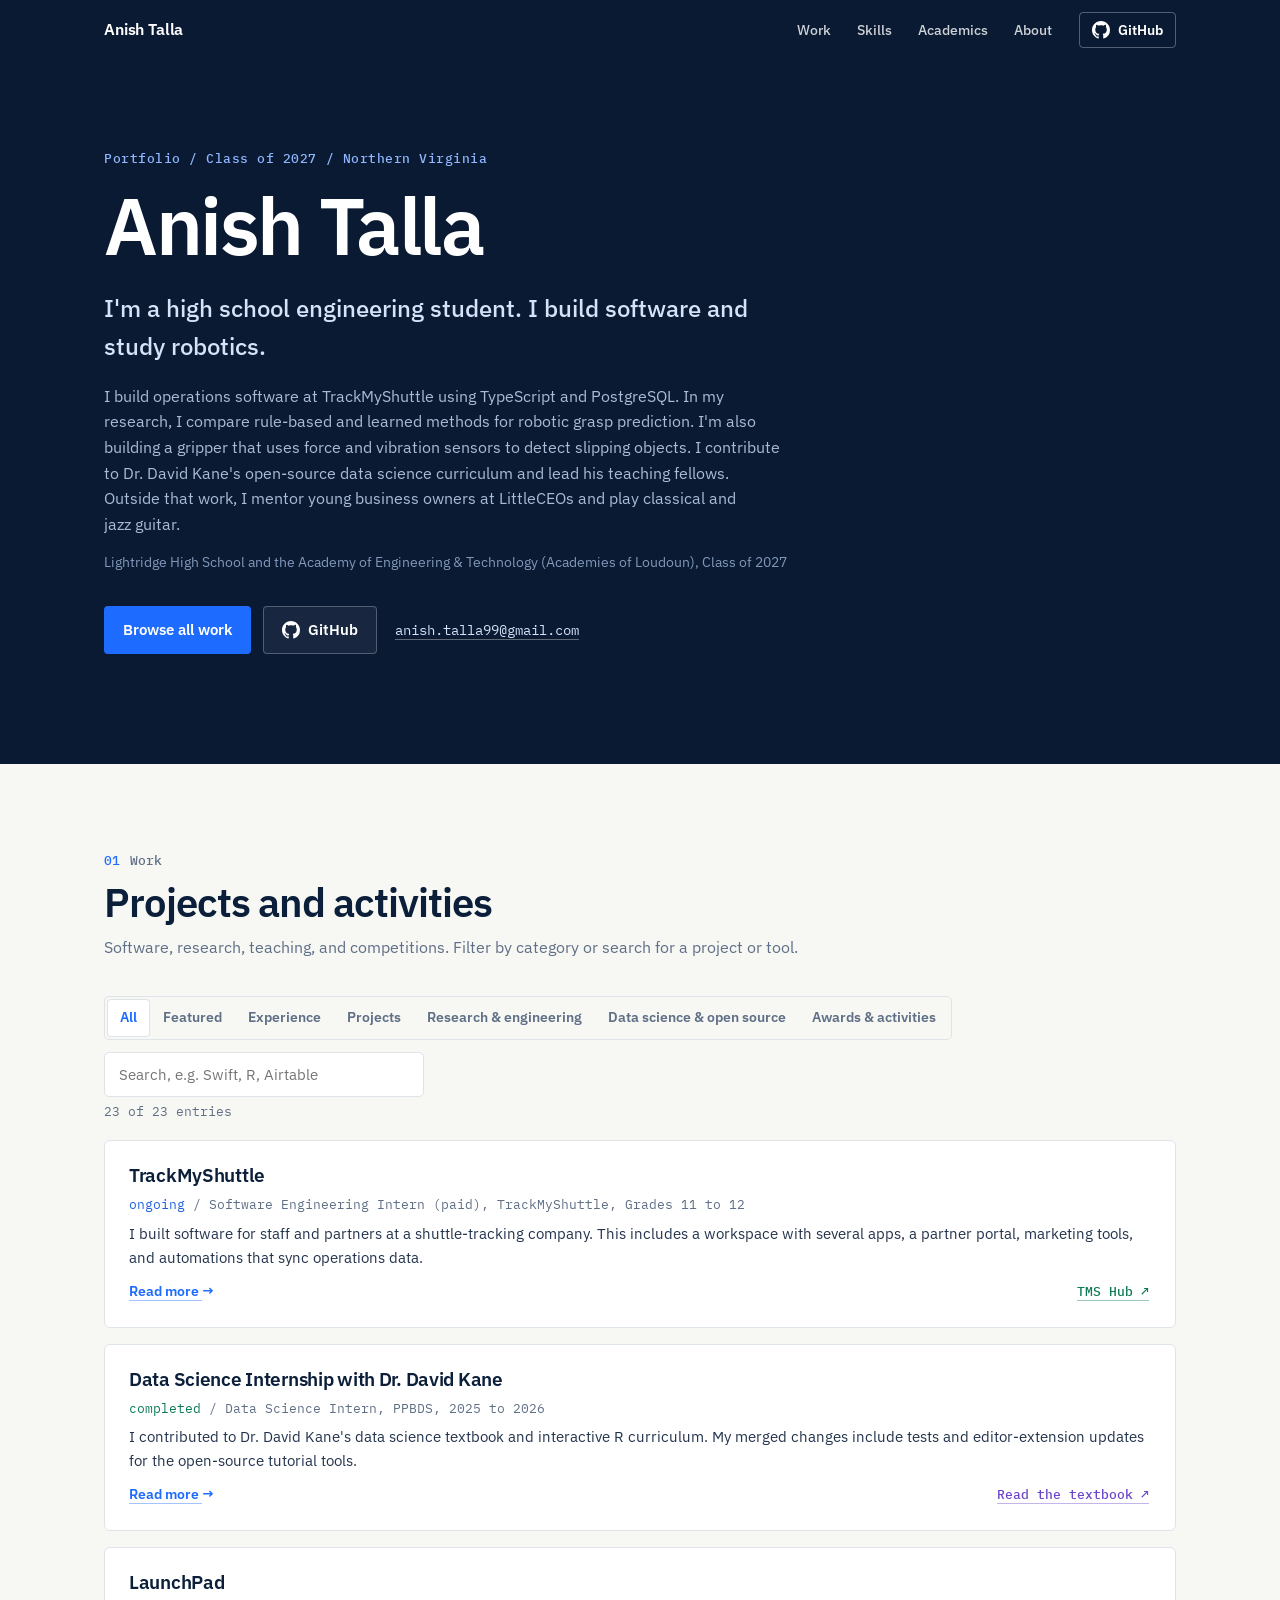
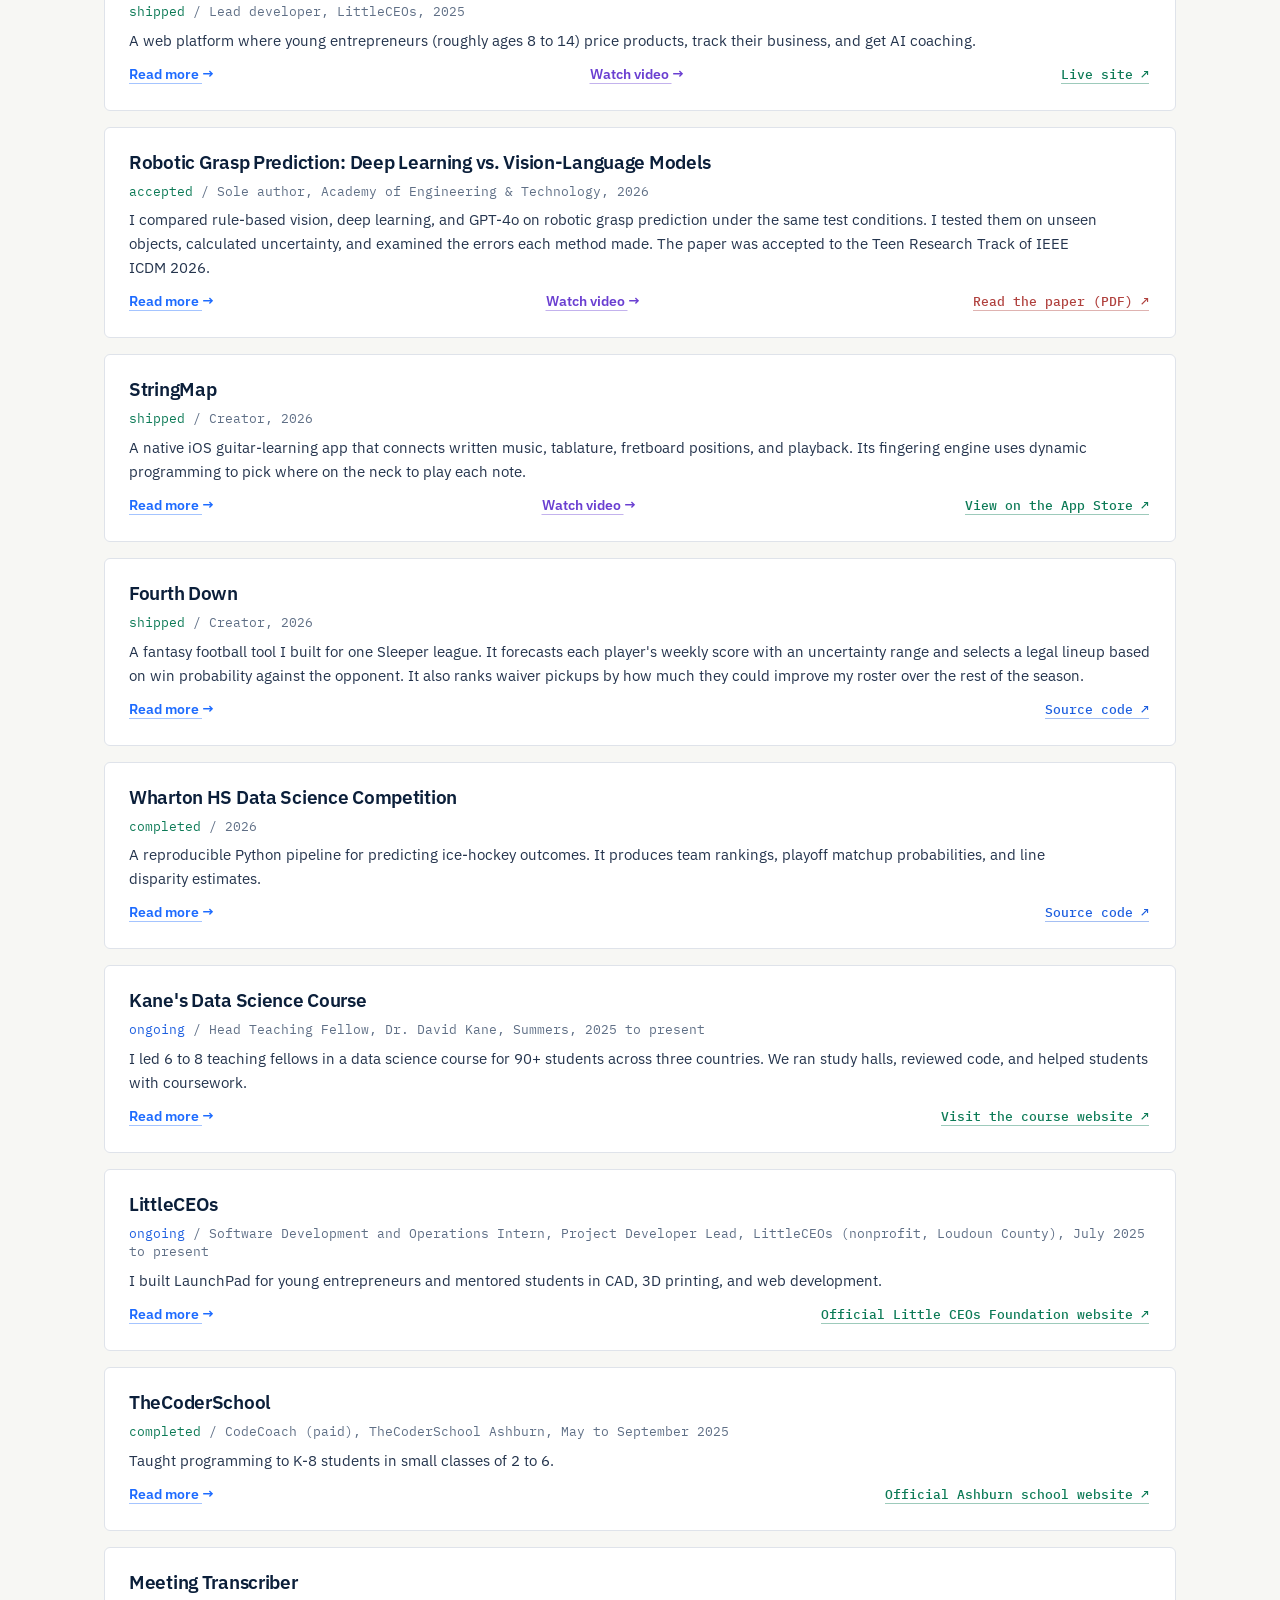
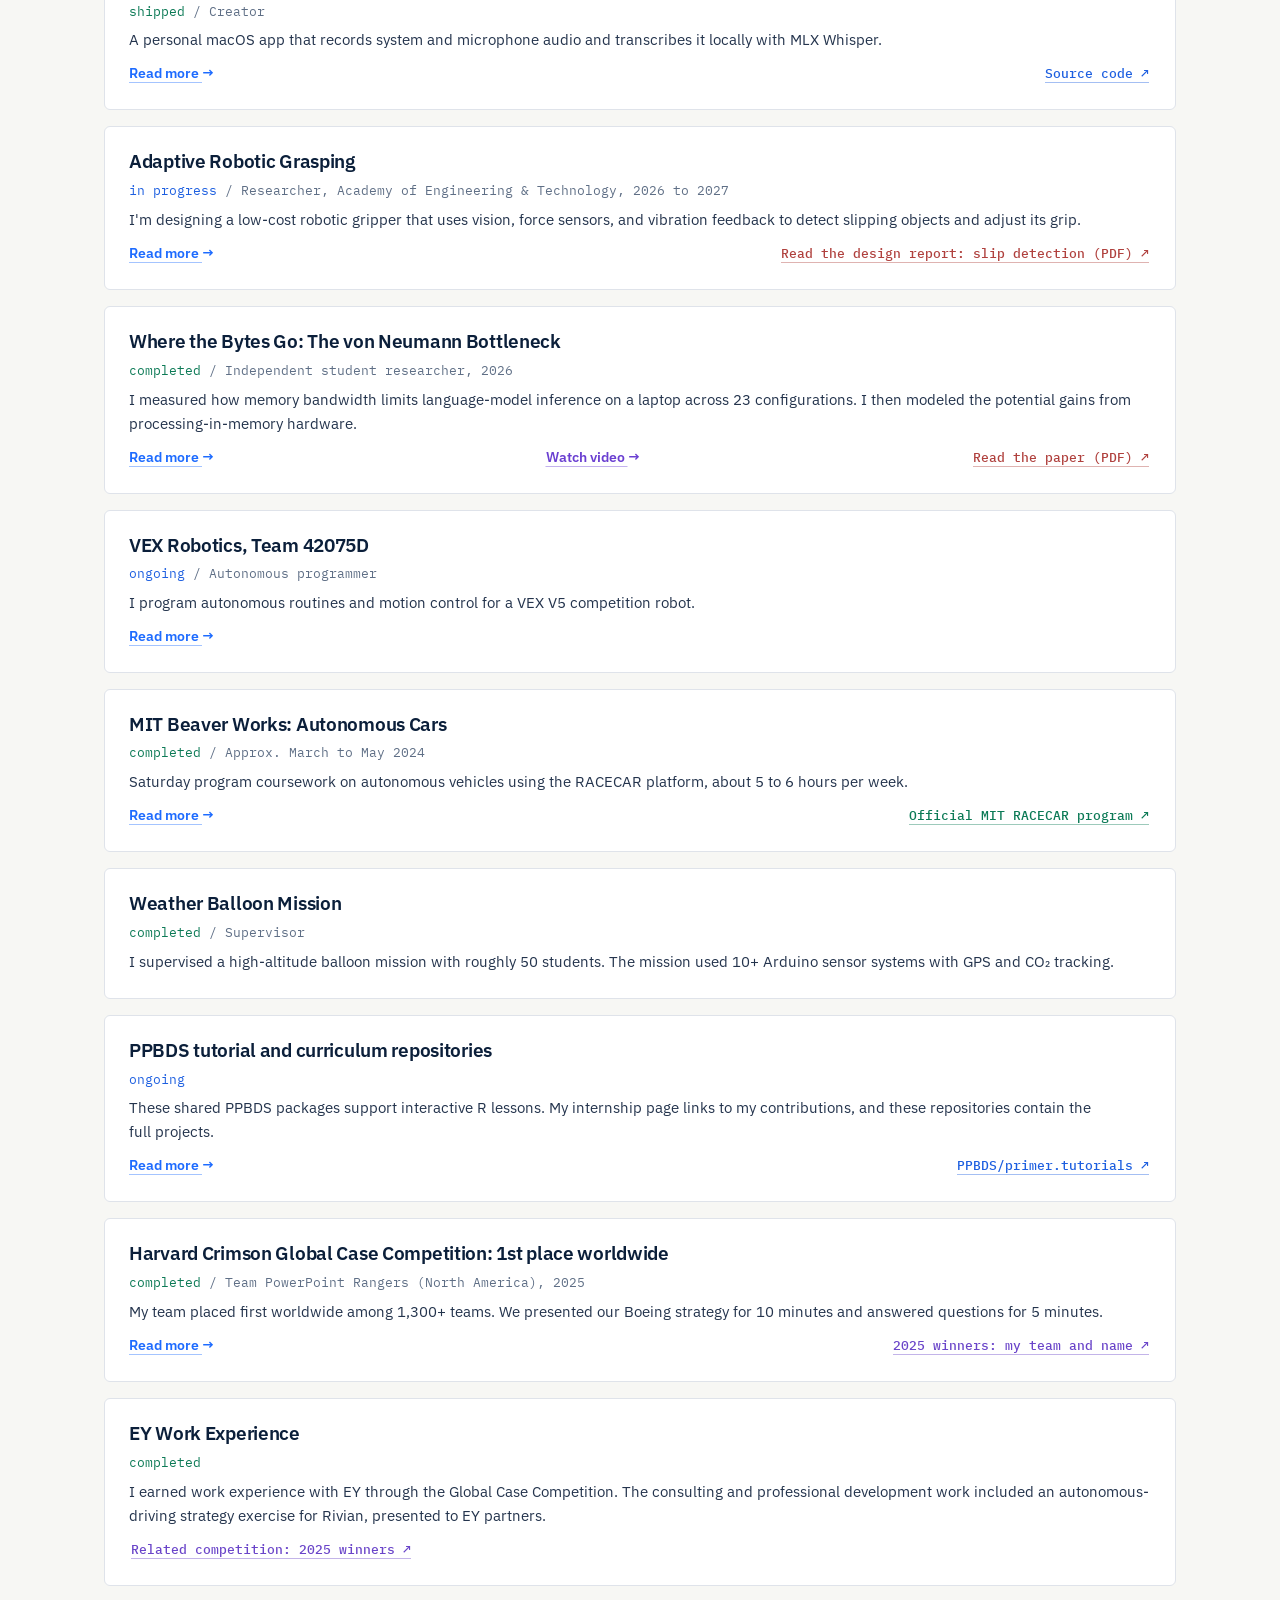
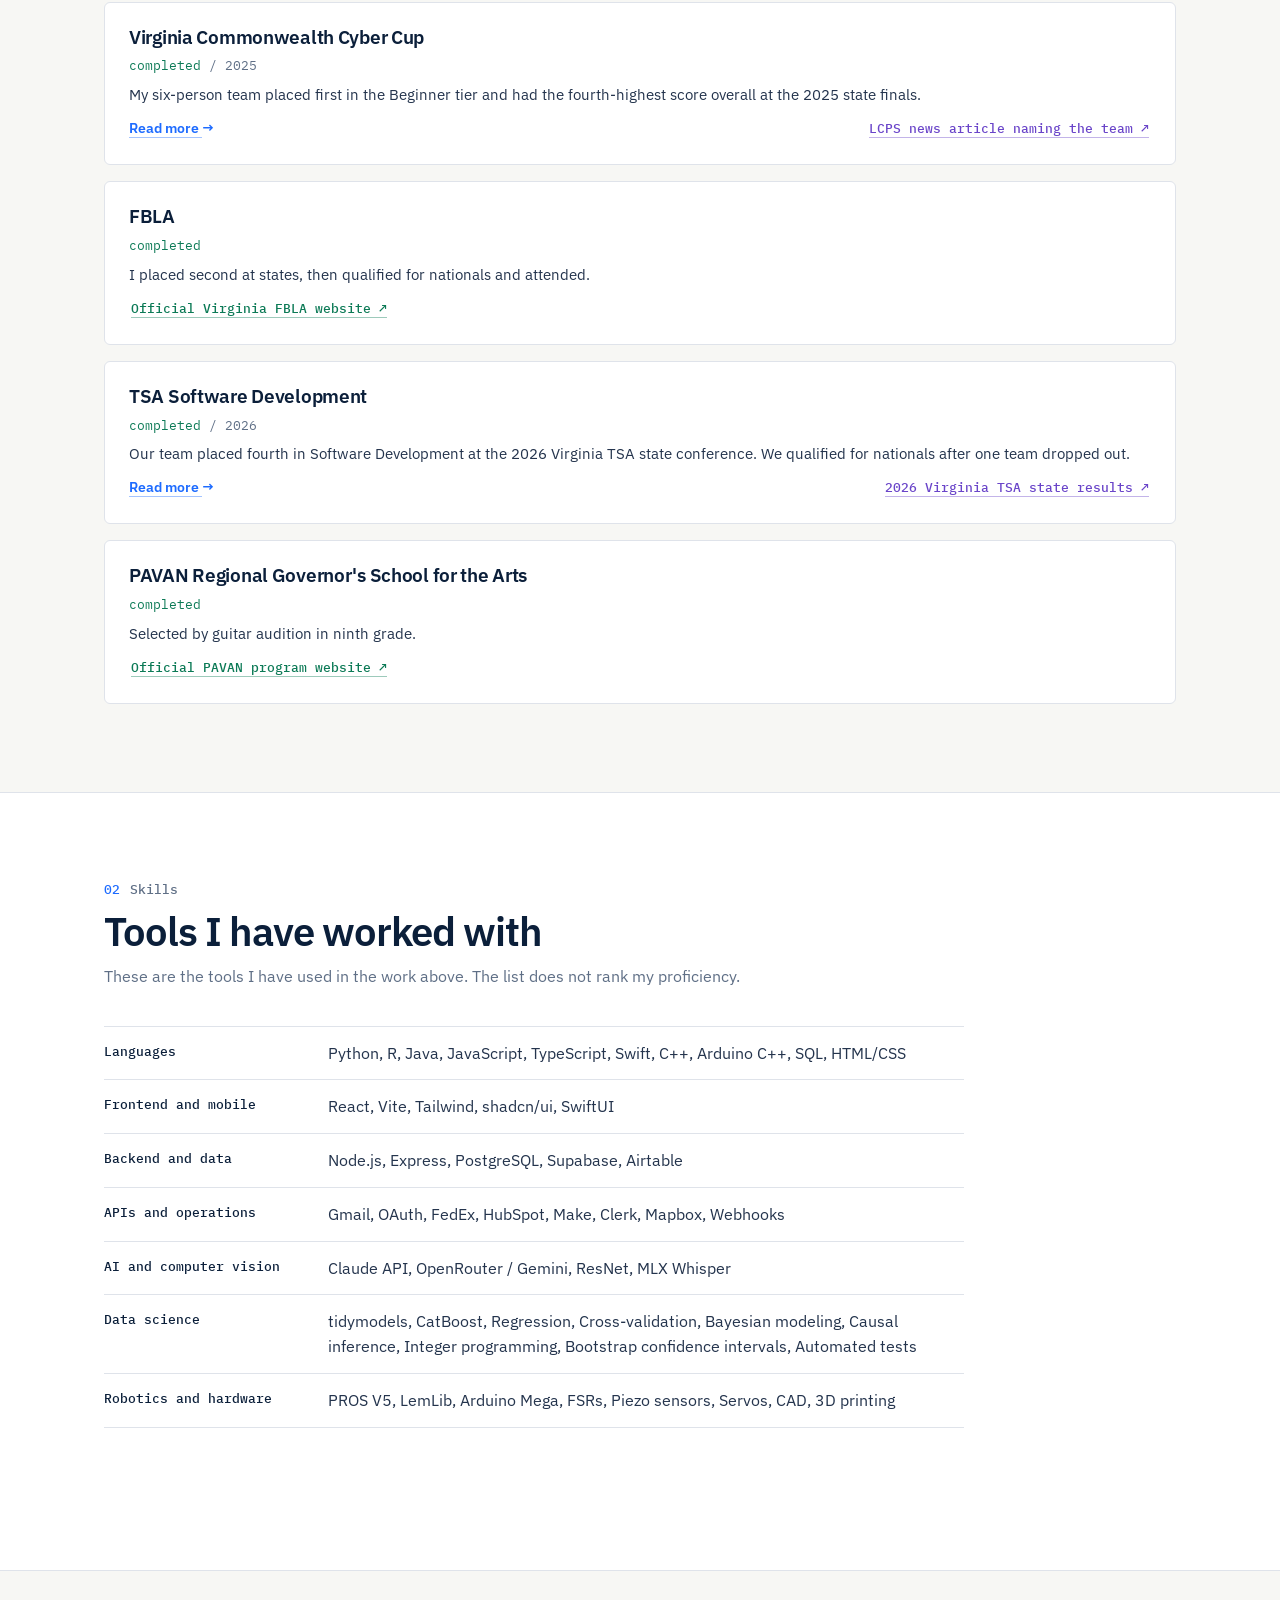
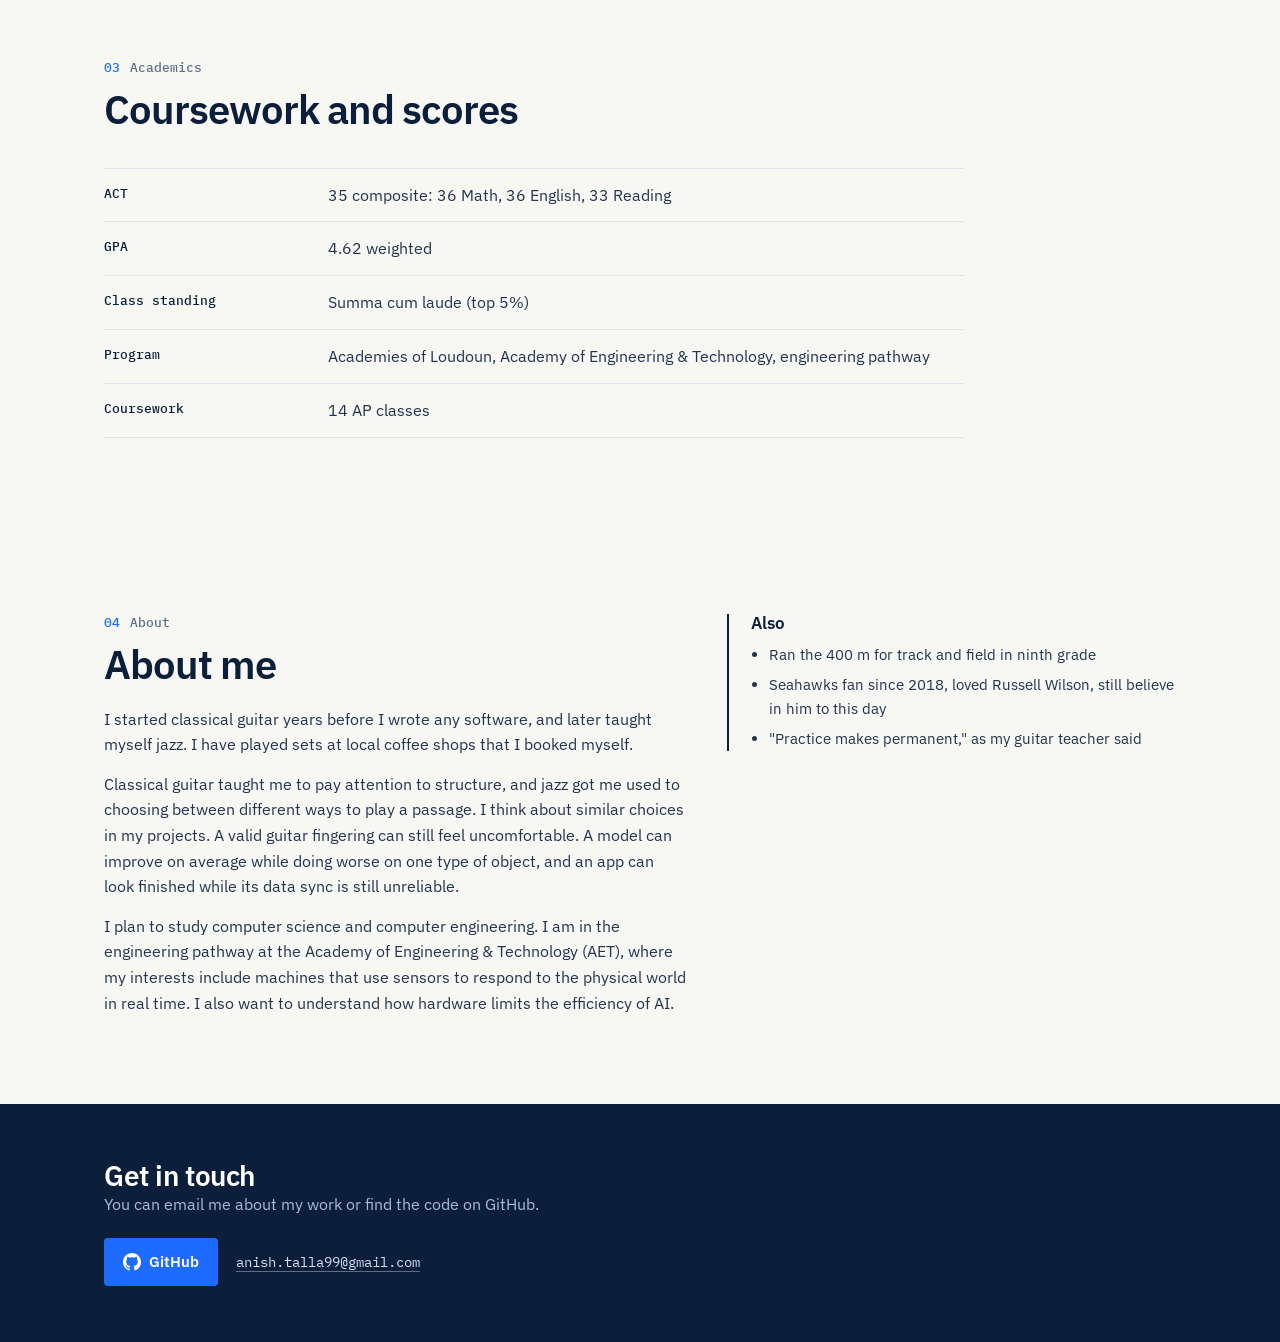
==== index.html @ 47dc420e "Refresh cached portfolio data after restoring introduction" ====
<!doctype html>
<html lang="en">
<head>
  <meta charset="utf-8">
  <meta name="viewport" content="width=device-width, initial-scale=1">
  <title>Anish Talla | Engineering Portfolio</title>
  <meta name="description" content="Anish Talla's software projects, robotics research, data science work, and teaching experience, with code, papers, and results.">
  <meta property="og:title" content="Anish Talla | Engineering Portfolio">
  <meta property="og:description" content="Software, robotics research, data science, and teaching, with the code behind it.">
  <link rel="icon" href="assets/favicon.svg" type="image/svg+xml">
  <link rel="preconnect" href="https://fonts.googleapis.com">
  <link rel="preconnect" href="https://fonts.gstatic.com" crossorigin>
  <link href="https://fonts.googleapis.com/css2?family=IBM+Plex+Mono:wght@400;500;600&family=IBM+Plex+Sans:wght@400;500;600;700&display=swap" rel="stylesheet">
  <link rel="stylesheet" href="css/styles.css?v=20261002b">
</head>
<body>
  <a class="skip" href="#index">Skip to content</a>
  <nav class="nav" id="nav">
    <div class="wrap">
      <a class="brand" href="#top">Anish Talla</a>
      <ul>
        <li><a href="#index">Work</a></li>
        <li><a href="#skills">Skills</a></li>
        <li><a href="#academics">Academics</a></li>
        <li><a href="#about">About</a></li>
      </ul>
    </div>
  </nav>

  <header class="hero" id="top">
    <canvas id="hero-canvas" aria-hidden="true"></canvas>
    <div class="wrap">
      <div class="eyebrow">Portfolio / Class of 2027 / Northern Virginia</div>
      <h1 id="p-name"></h1>
      <p class="tagline" id="p-tagline"></p>
      <p class="intro" id="p-intro"></p>
      <p class="school" id="p-school"></p>
      <div class="btns" id="hero-btns"></div>
    </div>
  </header>

  <section id="index">
    <div class="wrap">
      <div class="sec-head reveal">
        <div class="kicker"><b>01</b>Work</div>
        <h2>Projects and activities</h2>
        <p>Software, research, teaching, and competitions. Filter by category or search for a project or tool.</p>
      </div>
      <div class="filters reveal">
        <div class="seg" id="idx-filters" role="group" aria-label="Filter work"></div>
        <input id="idx-search" type="search" placeholder="Search, e.g. Swift, R, Airtable" aria-label="Search entries" aria-controls="work-cards">
      </div>
      <p class="work-count" id="work-count" role="status" aria-live="polite" aria-atomic="true"></p>
      <div class="entry-list" id="work-cards"></div>
      <p class="empty" id="work-empty" hidden>No matches. Try another search or category.</p>
    </div>
  </section>

  <section id="skills" class="alt">
    <div class="wrap">
      <div class="sec-head reveal">
        <div class="kicker"><b>02</b>Skills</div>
        <h2>Tools I have worked with</h2>
        <p>These are the tools I have used in the work above. The list does not rank my proficiency.</p>
      </div>
      <dl class="skills" id="skills-grid"></dl>
    </div>
  </section>

  <section id="academics">
    <div class="wrap">
      <div class="sec-head reveal">
        <div class="kicker"><b>03</b>Academics</div>
        <h2>Coursework and scores</h2>
      </div>
      <dl class="skills" id="academics-grid"></dl>
    </div>
  </section>

  <section id="about">
    <div class="wrap about">
      <div class="reveal">
        <div class="sec-head tight">
          <div class="kicker"><b>04</b>About</div>
          <h2>About me</h2>
        </div>
        <p>I started classical guitar years before I wrote any software, and later taught myself jazz. I have played sets at local coffee shops that I booked myself.</p>
        <p>Classical guitar taught me to pay attention to structure, and jazz got me used to choosing between different ways to play a passage. I think about similar choices in my projects. A valid guitar fingering can still feel uncomfortable. A model can improve on average while doing worse on one type of object, and an app can look finished while its data sync is still unreliable.</p>
        <p>I plan to study computer science and computer engineering. I am in the engineering pathway at the Academy of Engineering &amp; Technology (AET), where my interests include machines that use sensors to respond to the physical world in real time. I also want to understand how hardware limits the efficiency of AI.</p>
      </div>
      <div class="also reveal">
        <h3>Also</h3>
        <ul>
          <li>Ran the 400 m for track and field in ninth grade</li>
          <li>Seahawks fan since 2018, loved Russell Wilson, still believe in him to this day</li>
          <li>"Practice makes permanent," as my guitar teacher said</li>
        </ul>
      </div>
    </div>
  </section>

  <footer id="contact">
    <div class="wrap">
      <h2>Get in touch</h2>
      <p>You can email me about my work or find the code on GitHub.</p>
      <div class="btns" id="foot-btns"></div>
    </div>
  </footer>

  <script src="js/data.js?v=20261002d"></script>
  <script src="js/covers.js?v=20260930c"></script>
  <script src="js/anim/hero.js?v=20260930c"></script>
  <script src="js/anim/fretboard.js?v=20261002a"></script>
  <script src="js/anim/gripper.js?v=20261002a"></script>
  <script src="js/anim/sync.js?v=20261002a"></script>
  <script src="js/common.js?v=20261002b"></script>
  <script src="js/main.js?v=20261002b"></script>
</body>
</html>
---- css/styles.css ----
:root {
  --navy: #0b1f3a;
  --navy-2: #12305a;
  --blue: #1d6bff;
  --blue-soft: #e8f0ff;
  --ink: #24344d;
  --muted: #5f6f86;
  --line: #dfe3ea;
  --bg: #f7f7f4;
  --mono: "IBM Plex Mono", ui-monospace, SFMono-Regular, Menlo, monospace;
  --card: #ffffff;
  --green: #12946a;
  --amber: #b7791f;
  --red: #d64545;
  --radius: 6px;
  --shadow: none;
  --shadow-lift: 0 10px 28px rgba(11, 31, 58, 0.08);
  --max: 1120px;
}

* { box-sizing: border-box; }
html { scroll-behavior: smooth; scroll-padding-top: 76px; }
body {
  margin: 0;
  font-family: "IBM Plex Sans", system-ui, -apple-system, "Segoe UI", sans-serif;
  color: var(--ink);
  background: var(--bg);
  line-height: 1.6;
  -webkit-font-smoothing: antialiased;
}
h1, h2, h3, h4 { color: var(--navy); line-height: 1.15; margin: 0; letter-spacing: -0.015em; font-weight: 600; }
p { margin: 0; }
a { color: var(--blue); text-decoration: none; }
a:hover { text-decoration: underline; }
.wrap { max-width: var(--max); margin: 0 auto; padding: 0 24px; }

/* ---------- nav ---------- */
.nav {
  position: fixed; inset: 0 0 auto 0; z-index: 50; height: 60px;
  display: flex; align-items: center;
  transition: background 0.25s, box-shadow 0.25s;
}
.nav.scrolled, .nav.solid { background: rgba(255, 255, 255, 0.92); backdrop-filter: blur(10px); box-shadow: 0 1px 0 var(--line); }
.nav .wrap { width: 100%; display: flex; align-items: center; justify-content: space-between; gap: 16px; }
.nav .brand { font-weight: 600; color: #fff; letter-spacing: -0.01em; }
.nav.scrolled .brand, .nav.solid .brand { color: var(--navy); }
.nav ul { list-style: none; display: flex; gap: 4px; margin: 0; padding: 0; overflow-x: auto; scrollbar-width: none; }
.nav ul::-webkit-scrollbar { display: none; }
.nav li a {
  display: block; padding: 6px 11px; border-radius: 4px; font-size: 14px; font-weight: 500; white-space: nowrap;
  color: rgba(255, 255, 255, 0.8);
}
.nav li a:hover { text-decoration: none; color: #fff; }
.nav.scrolled li a, .nav.solid li a { color: var(--muted); }
.nav.scrolled li a:hover, .nav.solid li a:hover { color: var(--navy); }
.nav.scrolled li a.active { background: var(--blue-soft); color: var(--blue); }

/* ---------- hero ---------- */
.hero {
  position: relative; overflow: hidden; color: #fff;
  background: #0a1a33;
  padding: 150px 0 110px;
}
.hero canvas { position: absolute; inset: 0; width: 100%; height: 100%; }
.hero .wrap { position: relative; }
.hero .eyebrow { color: #8fb6ff; font: 500 13px var(--mono); letter-spacing: 0.04em; }
.hero h1 { color: #fff; font-size: clamp(44px, 7vw, 80px); font-weight: 600; letter-spacing: -0.03em; margin: 12px 0 18px; }
.hero .tagline { font-size: clamp(18px, 2.4vw, 24px); color: #d5e2f7; max-width: 760px; font-weight: 500; }
.hero .intro { margin-top: 18px; max-width: 680px; color: #a9bbd6; }
.hero .school { margin-top: 14px; font-size: 14px; color: #8198ba; }
.btns { display: flex; flex-wrap: wrap; gap: 12px; margin-top: 32px; }
.btn {
  display: inline-flex; align-items: center; gap: 8px; padding: 11px 18px; border-radius: 4px;
  font-weight: 600; font-size: 15px; border: 1px solid transparent; cursor: pointer;
  transition: transform 0.15s, box-shadow 0.15s, background 0.15s;
}
.btn:hover { text-decoration: none; transform: translateY(-1px); }
.btn.primary { background: var(--blue); color: #fff; }
.btn.ghost { border-color: rgba(255, 255, 255, 0.25); color: #fff; background: rgba(255, 255, 255, 0.06); }
.btn.ghost:hover { background: rgba(255, 255, 255, 0.12); }
.btn.light { background: var(--card); color: var(--navy); border-color: var(--line); box-shadow: var(--shadow); }
.btn svg { width: 18px; height: 18px; }

.spec { display: grid; grid-template-columns: repeat(4, 1fr); margin-top: 64px; border-top: 1px solid rgba(255, 255, 255, 0.16); max-width: 900px; }
.spec div { padding: 16px 20px 0 0; }
.spec dt { font: 500 12.5px var(--mono); color: #7f97bb; margin-bottom: 6px; }
.spec dd { margin: 0; font-size: 14.5px; color: #d5e2f7; line-height: 1.45; }

/* ---------- sections ---------- */
section { padding: 88px 0; }
section.alt { background: #fff; border-block: 1px solid var(--line); }
.sec-head { margin-bottom: 36px; max-width: 720px; }
.sec-head .kicker { color: var(--muted); font: 500 13px var(--mono); }
.sec-head .kicker b { color: var(--blue); font-weight: 500; margin-right: 10px; }
.sec-head h2 { font-size: clamp(28px, 4vw, 40px); margin: 10px 0 10px; font-weight: 600; letter-spacing: -0.025em; }
.sec-head p { color: var(--muted); }

.grid { display: grid; gap: 20px; grid-template-columns: repeat(auto-fill, minmax(320px, 1fr)); }
.grid.two { grid-template-columns: repeat(auto-fill, minmax(460px, 1fr)); }

.card {
  position: relative; display: flex; flex-direction: column; gap: 10px;
  background: var(--card); border: 1px solid var(--line); border-radius: var(--radius);
  padding: 24px; box-shadow: var(--shadow); color: inherit;
  transition: transform 0.2s, box-shadow 0.2s, border-color 0.2s;
}
.card:hover { text-decoration: none; transform: translateY(-2px); box-shadow: var(--shadow-lift); border-color: var(--navy); }
.card h3 { font-size: 19px; }
.card .meta, .phead .meta { font: 12.5px/1.5 var(--mono); color: var(--muted); }
.st { color: var(--navy); }
.phead .st { color: #fff; }
.stack { font: 12.5px/1.6 var(--mono); color: var(--muted); }
.card .sum { font-size: 15px; color: var(--ink); }
.card .more { margin-top: auto; padding-top: 10px; font-size: 14px; display: flex; justify-content: space-between; gap: 14px; flex-wrap: wrap; }
.card .go { color: var(--blue); font-weight: 500; text-decoration: underline; text-underline-offset: 3px; text-decoration-color: transparent; transition: text-decoration-color 0.2s; }
.card:hover .go { text-decoration-color: currentColor; }
.card .ext { font: 12.5px var(--mono); color: var(--muted); }
.card.big { padding: 28px; }
.card.big h3 { font-size: 22px; }



/* ---------- demos ---------- */
.demo {
  background: var(--card); border: 1px solid var(--line); border-radius: var(--radius); box-shadow: var(--shadow);
  padding: 24px; margin-bottom: 24px;
}
.demo-head { display: flex; justify-content: space-between; align-items: flex-start; gap: 16px; flex-wrap: wrap; margin-bottom: 14px; }
.demo-head h3 { font-size: 20px; }
.demo-head p { color: var(--muted); font-size: 14.5px; max-width: 640px; margin-top: 4px; }
.demo-note { font-size: 13px; color: var(--muted); margin-top: 12px; }
.demo svg, .demo canvas { width: 100%; display: block; }
.seg { display: inline-flex; background: var(--bg); border: 1px solid var(--line); border-radius: 5px; padding: 3px; gap: 2px; flex-wrap: wrap; }
.seg button {
  border: 0; background: transparent; padding: 7px 12px; border-radius: 3px; font: inherit; font-size: 13.5px; font-weight: 600;
  color: var(--muted); cursor: pointer;
}
.seg button.on { background: #fff; color: var(--blue); box-shadow: 0 0 0 1px var(--line); }
.readout { display: flex; gap: 20px; flex-wrap: wrap; font-size: 13.5px; color: var(--muted); margin-top: 10px; }
.readout b { color: var(--navy); font-variant-numeric: tabular-nums; }
.log { font: 13px/1.5 var(--mono); color: var(--muted); min-height: 20px; margin-top: 8px; }

/* ---------- index table ---------- */
.filters { display: flex; gap: 12px; flex-wrap: wrap; align-items: center; margin-bottom: 18px; }
.filters input {
  flex: 1 1 220px; max-width: 320px; padding: 10px 14px; border-radius: 5px; border: 1px solid var(--line);
  font: inherit; font-size: 14.5px; background: #fff; color: var(--ink);
}
.filters input:focus { outline: 2px solid var(--blue); outline-offset: 1px; }
.index { background: var(--card); border: 1px solid var(--line); border-radius: var(--radius); box-shadow: var(--shadow); overflow: hidden; }
.row {
  display: grid; grid-template-columns: minmax(0, 1.5fr) minmax(0, 2.6fr) 112px 128px; gap: 16px; align-items: center;
  padding: 14px 20px; border-top: 1px solid var(--line); color: inherit; font-size: 14.5px;
  transition: background 0.15s;
}
.row:first-child { border-top: 0; }
.row { position: relative; }
.row:hover { background: #f8fafe; }
.row .t { font-weight: 600; color: var(--navy); }
.row a.t::after { content: ""; position: absolute; inset: 0; }
.row .t:hover { text-decoration: none; }
.row a.ev { position: relative; z-index: 1; }
.row .c { font-size: 12.5px; color: var(--muted); }
.row .s { color: var(--muted); display: -webkit-box; -webkit-line-clamp: 2; -webkit-box-orient: vertical; overflow: hidden; }
.row .ev, .row .stt { font: 12.5px var(--mono); color: var(--muted); white-space: nowrap; }
.row .stt { color: var(--navy); min-width: 96px; }
.row.hide { display: none; }
.empty { padding: 28px; text-align: center; color: var(--muted); }

/* ---------- skills / about ---------- */
.skills { margin: 0; max-width: 860px; border-top: 1px solid var(--line); }
.skills > div { display: grid; grid-template-columns: 200px 1fr; gap: 8px 24px; padding: 14px 0; border-bottom: 1px solid var(--line); }
.skills dt { font: 500 13px var(--mono); color: var(--navy); padding-top: 2px; }
.skills dd { margin: 0; color: var(--ink); font-size: 15.5px; }
.about { display: grid; grid-template-columns: 1.3fr 1fr; gap: 40px; align-items: start; }
.about p + p { margin-top: 14px; }
.also { border-left: 2px solid var(--navy); padding-left: 22px; }
.also h3 { font-size: 17px; margin-bottom: 10px; }
.also ul, .about .card ul { margin: 0; padding-left: 18px; color: var(--ink); font-size: 15px; }
.also li + li, .about .card li + li { margin-top: 6px; }

footer { background: var(--navy); color: #a9bbd6; padding: 56px 0; }
footer h2 { color: #fff; font-size: 28px; }
footer .btns { margin-top: 20px; }
footer small { display: block; margin-top: 36px; color: #6f86a8; }

/* ---------- project page ---------- */
.phead { background: #0a1a33; color: #fff; padding: 120px 0 56px; }
.phead a.back { color: #8fb6ff; font-size: 14px; font-weight: 600; }
.phead h1 { color: #fff; font-size: clamp(32px, 5vw, 52px); font-weight: 600; letter-spacing: -0.025em; margin: 14px 0 12px; }
.phead .meta { color: #a9bbd6; font-size: 13.5px; }
.phead .sum { color: #d5e2f7; font-size: 18px; max-width: 780px; margin-top: 18px; }
.pbody { padding: 48px 0 88px; display: grid; grid-template-columns: minmax(0, 2fr) minmax(260px, 1fr); gap: 32px; align-items: start; }
.pbody .main > * + * { margin-top: 24px; }
.block h2 { font-size: 20px; margin-bottom: 10px; }
.block ul { margin: 0; padding-left: 20px; }
.block li + li { margin-top: 8px; }
.side { position: sticky; top: 84px; display: grid; gap: 20px; }
.side h4 { font: 500 12.5px var(--mono); color: var(--muted); margin-bottom: 12px; }
.evlist { list-style: none; margin: 0; padding: 0; display: grid; gap: 10px; font-size: 14.5px; }
.evlist li { display: flex; gap: 10px; align-items: flex-start; }
.evlist .k { flex: none; width: 34px; font: 12px/1.9 var(--mono); color: var(--muted); }
.none { color: var(--muted); font-size: 14.5px; }
.deliv { display: grid; gap: 12px; grid-template-columns: repeat(auto-fill, minmax(260px, 1fr)); }
.deliv div { border: 1px solid var(--line); border-radius: 5px; padding: 14px 16px; background: var(--bg); font-size: 14.5px; }
.deliv b { display: block; color: var(--navy); margin-bottom: 4px; }

/* ---------- reveal ---------- */
.reveal { opacity: 0; transform: translateY(18px); transition: opacity 0.6s ease, transform 0.6s ease; transition-delay: var(--d, 0ms); }
.reveal.in { opacity: 1; transform: none; }

@media (max-width: 860px) {
  section { padding: 64px 0; }
  .hero { padding: 120px 0 72px; }
  .spec { grid-template-columns: repeat(2, 1fr); margin-top: 44px; }
  .spec div { padding-bottom: 8px; }
  .grid.two { grid-template-columns: 1fr; }
  .about, .pbody { grid-template-columns: 1fr; }
  .side { position: static; }
  .row { grid-template-columns: minmax(0, 1fr) 96px; }
  .row .s, .row .ev { display: none; }
  .row .stt { min-width: 0; }
  .nav .brand { display: none; }
}
@media (max-width: 420px) {
  .grid { grid-template-columns: 1fr; }
  .wrap { padding: 0 16px; }
  .card, .demo { padding: 18px; }
}
@media (prefers-reduced-motion: reduce) {
  html { scroll-behavior: auto; }
  .reveal { opacity: 1; transform: none; transition: none; }
  .btn, .card { transition: none; }
}

/* ---------- covers (animated project art / screenshots) ---------- */
.cover { margin: -24px -24px 6px; border-radius: var(--radius) var(--radius) 0 0; overflow: hidden; background: linear-gradient(180deg, #f3f7ff, #fbfcff); border-bottom: 1px solid var(--line); }
.card.big .cover { margin: -28px -28px 8px; }
.cover svg { display: block; width: 100%; height: 150px; }
.cover.shot img { display: block; width: 100%; height: 190px; object-fit: cover; object-position: top; }
.cv-draw { stroke-dasharray: 1; stroke-dashoffset: 1; animation: cv-draw 4s ease-in-out infinite; }
.cv-pop { transform-box: fill-box; transform-origin: center; animation: cv-pop 4s ease-in-out infinite; }
.cv-bar { transform-box: fill-box; transform-origin: bottom; animation: cv-bar 4s ease-in-out infinite; }
.cv-type { transform-box: fill-box; transform-origin: left; animation: cv-type 4s ease-out infinite; }
.cv-wave { transform-box: fill-box; transform-origin: center; animation: cv-wave 1.1s ease-in-out infinite alternate; }
.cv-ping { transform-box: fill-box; transform-origin: center; animation: cv-ping 2s ease-out infinite; }
.cv-float { animation: cv-float 5s ease-in-out infinite; }
.cv-jawL { animation: cv-jawL 4s ease-in-out infinite; }
.cv-jawR { animation: cv-jawR 4s ease-in-out infinite; }
.cv-obj { animation: cv-obj 4s ease-in-out infinite; }
@keyframes cv-draw { 0% { stroke-dashoffset: 1; } 55%, 90% { stroke-dashoffset: 0; } 100% { stroke-dashoffset: 0; opacity: 0; } }
@keyframes cv-pop { 0% { transform: scale(0); } 12%, 85% { transform: scale(1); } 100% { transform: scale(0); } }
@keyframes cv-bar { 0% { transform: scaleY(0); } 30%, 88% { transform: scaleY(1); } 100% { transform: scaleY(0); } }
@keyframes cv-type { 0% { transform: scaleX(0); } 20%, 90% { transform: scaleX(1); } 100% { transform: scaleX(0); } }
@keyframes cv-wave { from { transform: scaleY(0.35); } to { transform: scaleY(1); } }
@keyframes cv-ping { from { transform: scale(1); opacity: 0.9; } to { transform: scale(2.2); opacity: 0; } }
@keyframes cv-float { 0%, 100% { transform: translateY(8px); } 50% { transform: translateY(-6px); } }
@keyframes cv-jawL { 0%, 100% { transform: translateX(0); } 25%, 45% { transform: translateX(24px); } 55%, 90% { transform: translateX(26px); } }
@keyframes cv-jawR { 0%, 100% { transform: translateX(0); } 25%, 45% { transform: translateX(-24px); } 55%, 90% { transform: translateX(-26px); } }
@keyframes cv-obj { 0%, 40%, 100% { transform: translateY(0); } 50% { transform: translateY(8px); } 60%, 90% { transform: translateY(8px); } }

.shots { display: grid; gap: 14px; grid-template-columns: repeat(auto-fill, minmax(240px, 1fr)); }
.shots img { width: 100%; border-radius: 5px; border: 1px solid var(--line); box-shadow: var(--shadow); display: block; }
.phead .cover { margin: 28px 0 0; border-radius: var(--radius); max-width: 520px; border: 0; background: rgba(255,255,255,0.96); }

@media (max-width: 420px) { .cover { margin: -18px -18px 6px; } }
@media (prefers-reduced-motion: reduce) { .cover * { animation: none !important; } .cv-draw { stroke-dashoffset: 0; } }

/* ---------- demo internals ---------- */
.fig { font: 500 12px var(--mono); color: var(--blue); margin-bottom: 8px; }
.linkbtn { border: 0; background: none; padding: 0; font: 500 13px var(--mono); color: var(--blue); cursor: pointer; margin-left: auto; }
.linkbtn:hover { text-decoration: underline; }
.fb-lab { font: 11px var(--mono); fill: var(--muted); }
.fb-cand { fill: #fff; stroke: #9fb0c9; stroke-width: 1.5; stroke-dasharray: 3 2.5; animation: fb-in 0.25s ease both; }
.fb-pick circle { fill: var(--blue); stroke: #fff; stroke-width: 2; }
.fb-pick text { font: 600 10.5px var(--mono); fill: #fff; }
.fb-pick text.multi { font-size: 8px; }
.fb-pick { transform-box: fill-box; transform-origin: center; animation: fb-pop 0.28s cubic-bezier(.2, 1.4, .4, 1) both; }
@keyframes fb-in { from { opacity: 0; } to { opacity: 1; } }
@keyframes fb-pop { from { transform: scale(0.2); opacity: 0; } to { transform: scale(1); opacity: 1; } }
.sy-box { fill: #fff; stroke: var(--navy); stroke-width: 1.5; }
.sy-lab { font: 500 12px var(--mono); fill: var(--navy); }
.sy-small { font: 11px var(--mono); fill: var(--muted); transition: opacity 0.2s; }
.sy-small.bad { fill: var(--red); font-weight: 600; } .sy-small.dup { fill: var(--amber); }
.sy-wire { stroke: #c5cedc; stroke-width: 1.5; stroke-dasharray: 4 4; }
.sy-ui { fill: #dfe3ea; }
.sy-gear { fill: none; stroke: var(--navy); stroke-width: 2; }
.sy-row { fill: #c5cedc; transition: fill 0.3s; } .sy-row.pending { fill: var(--blue); } .sy-row.ok { fill: var(--green); }
.sy-pkt { fill: var(--navy); } .sy-pkt.pending { fill: var(--blue); } .sy-pkt.bad { fill: var(--red); } .sy-pkt.dup { fill: var(--amber); }
.sy-txn { fill: none; stroke: var(--blue); stroke-width: 1.5; stroke-dasharray: 5 4; opacity: 0; transition: opacity 0.25s; }
.sy-txn.on { opacity: 1; }
@media (prefers-reduced-motion: reduce) { .fb-cand, .fb-pick { animation: none; } }

[hidden] { display: none !important; }
.cv-head { animation: cv-head 2s ease-in-out infinite alternate; }
@keyframes cv-head { from { transform: translateX(-36px); } to { transform: translateX(36px); } }

/* ---------- finish ---------- */
h1, h2, h3 { text-wrap: balance; }
p, li, dd { text-wrap: pretty; }
.block p, .block li, .about p { max-width: 68ch; }
.sec-head.tight { margin-bottom: 20px; }
.mail { align-self: center; margin-left: 6px; color: #d5e2f7; font: 14px var(--mono); text-decoration: underline; text-underline-offset: 4px; text-decoration-color: rgba(255, 255, 255, 0.35); }
.mail:hover { text-decoration-color: #fff; }
.btn:active, .seg button:active { transform: translateY(1px); }
a:focus-visible, button:focus-visible, input:focus-visible { outline: 2px solid var(--blue); outline-offset: 2px; border-radius: 3px; }
.hero a:focus-visible, footer a:focus-visible, .phead a:focus-visible { outline-color: #fff; }
.skip { position: absolute; left: 12px; top: -48px; z-index: 100; background: #fff; color: var(--navy); padding: 8px 12px; border-radius: 4px; font-size: 14px; }
.skip:focus { top: 12px; }
@media (max-width: 860px) { .skills > div { grid-template-columns: 1fr; } .mail { margin-left: 0; flex-basis: 100%; } }
.phead.full { min-height: 100dvh; }
.cv-dash { animation: cv-dash 0.9s linear infinite; }
@keyframes cv-dash { to { stroke-dashoffset: 22; } }

/* ---------- stretched card link + real evidence links ---------- */
.card .go::after { content: ""; position: absolute; inset: 0; border-radius: var(--radius); }
.card .go:hover { text-decoration: none; }
.card a.ext { position: relative; z-index: 1; }
.card a.ext:hover, .row a.ev:hover { text-decoration: underline; text-underline-offset: 3px; }

/* ---------- text colors that group by state and by kind of evidence ---------- */
.c-done { color: #0c7a56 !important; }
.c-active { color: #1d5fe0 !important; }
.c-early { color: #a5640c !important; }
.c-private { color: #6a7486 !important; }
.phead .c-done { color: #6fe0b4 !important; } .phead .c-active { color: #9cc0ff !important; }
.phead .c-early { color: #f3c16b !important; } .phead .c-private { color: #b9c3d4 !important; }
.k-code { color: #1d5fe0 !important; }
.k-pr, .k-doc { color: #6a45c9 !important; }
.k-live { color: #0c7a56 !important; }
.k-paper { color: #b0413e !important; }

/* ---------- GitHub in the top bar ---------- */
.nav .gh { flex: none; display: inline-flex; align-items: center; gap: 8px; padding: 6px 12px; border-radius: 4px; font-size: 14px; font-weight: 600; color: #fff; border: 1px solid rgba(255, 255, 255, 0.3); }
.nav .gh:hover { text-decoration: none; background: rgba(255, 255, 255, 0.1); }
.nav.scrolled .gh, .nav.solid .gh { color: var(--navy); border-color: var(--navy); }
.nav.scrolled .gh:hover, .nav.solid .gh:hover { background: var(--navy); color: #fff; }
.nav ul { flex: 1; justify-content: flex-end; }
.btn svg { margin-right: 0; }
@media (max-width: 860px) { .nav ul { justify-content: flex-start; } }

/* ---------- at-a-glance result bars ---------- */
.bars { display: grid; gap: 10px; margin-top: 18px; max-width: 620px; }
.bar { display: grid; grid-template-columns: 200px 1fr 56px; gap: 14px; align-items: center; font-size: 14.5px; }
.bar i { display: block; height: 10px; background: var(--bg); border: 1px solid var(--line); }
.bar u { display: block; height: 100%; background: var(--navy); transform-origin: left; animation: bar-grow 0.9s cubic-bezier(.2, .7, .2, 1) both; }
.bar:first-child u { background: var(--blue); }
.bar b { font: 500 13.5px var(--mono); color: var(--navy); text-align: right; }
@keyframes bar-grow { from { transform: scaleX(0); } }
@media (max-width: 560px) { .bar { grid-template-columns: 1fr 56px; } .bar span { grid-column: 1 / -1; } }
@media (prefers-reduced-motion: reduce) { .bar u { animation: none; } }

/* ---------- links that look like links ---------- */
.card .go, .card a.ext, .row a.ev, .evlist a, .block a {
  text-decoration: underline; text-decoration-thickness: 1px; text-underline-offset: 4px;
  text-decoration-color: color-mix(in srgb, currentColor 40%, transparent);
  transition: text-decoration-color 0.15s, background 0.15s;
}
.card .go:hover, .card a.ext:hover, .row a.ev:hover, .evlist a:hover, .block a:hover { text-decoration-color: currentColor; text-decoration-thickness: 2px; }
.card a.ext, .row a.ev { font-weight: 500; font-size: 13px; padding: 3px 2px; }
.card .go { font-weight: 600; }
.card .go span, .row .arr { display: inline-block; transition: transform 0.2s; }
.card:hover .go span { transform: translateX(3px); }
.row .arr { color: var(--blue); opacity: 0; transform: translateX(-4px); }
.row:hover .arr { opacity: 1; transform: none; }
.row:hover .t { color: var(--blue); }
.row { cursor: pointer; }
.phead .btns { margin-top: 26px; }

/* Compact cards for the work list. */
.entry-list { display: grid; gap: 16px; }
.work-count { margin: -12px 0 20px; color: var(--muted); font: 13px var(--mono); }
.card.compact { display: grid; grid-template-columns: 160px minmax(0, 1fr); gap: 24px; align-items: center; }
.card.compact .cover { margin: 0; border: 1px solid var(--line); border-radius: var(--radius); }
.card.compact .cover svg { height: 110px; }
.card.compact .card-copy { display: flex; flex-direction: column; gap: 8px; min-width: 0; }
.card.compact:not(:has(.cover)) { grid-template-columns: 1fr; }
.card.compact .more { padding-top: 2px; }
.browse-all { margin-top: 24px; font-weight: 600; }
.nav-toggle { display: none; }
@media (max-width: 860px) {
  .nav .brand { display: block; }
  .nav-toggle { display: inline-flex; margin-left: auto; background: transparent; color: #fff; border: 1px solid rgba(255, 255, 255, 0.3); border-radius: 4px; padding: 7px 12px; font: 600 14px "IBM Plex Sans", sans-serif; cursor: pointer; }
  .nav.scrolled .nav-toggle, .nav.solid .nav-toggle, .nav.menu-open .nav-toggle { color: var(--navy); border-color: var(--navy); }
  .nav ul { display: none; }
  .nav.menu-open { background: var(--card); }
  .nav.menu-open .brand, .nav.menu-open .gh { color: var(--navy); }
  .nav.menu-open .gh { border-color: var(--navy); }
  .nav.menu-open ul { display: grid; grid-template-columns: 1fr 1fr; position: absolute; inset: 60px 0 auto; padding: 16px; background: var(--card); border-bottom: 1px solid var(--line); box-shadow: var(--shadow-lift); }
  .nav.menu-open li a { color: var(--navy); }
  .nav.menu-open li a:hover { background: var(--blue-soft); }
  .card.compact { grid-template-columns: 100px minmax(0, 1fr); gap: 16px; }
  .card.compact .cover svg { height: 90px; }
}
@media (max-width: 560px) {
  .card.compact { grid-template-columns: 1fr; }
  .card.compact .cover { display: none; }
}

/* ---------- project videos ---------- */
.vids { display: grid; gap: 18px; grid-template-columns: minmax(0, 2.4fr) minmax(0, 1fr); align-items: start; }
.vids.one { grid-template-columns: minmax(0, 1fr); }
.vid { margin: 0; }
.vid video { width: 100%; display: block; border-radius: 5px; border: 1px solid var(--line); box-shadow: var(--shadow); background: #000; }
.vid.wide video { aspect-ratio: 16 / 9; }
.vid.tall video { aspect-ratio: 9 / 16; max-height: 560px; }
.vid figcaption { margin-top: 10px; font-size: .9rem; line-height: 1.5; color: var(--muted, inherit); }
.vid figcaption p { margin: 0 0 8px; }
.vid figcaption p:last-child { margin-bottom: 0; }
.vid figcaption b { display: block; margin-bottom: 4px; color: var(--ink, inherit); }
@media (max-width: 860px) { .vids { grid-template-columns: 1fr; } .vid.tall { max-width: 320px; } }
.vids { scroll-margin-top: 80px; }
/* Watch video: styled like "Read more", in violet so it reads as its own action. */
.card a.vidlink, .row a.vidlink {
  position: relative; z-index: 1; color: #6a3fd1; font-weight: 600;
  text-decoration: underline; text-decoration-thickness: 1px; text-underline-offset: 4px;
  text-decoration-color: color-mix(in srgb, currentColor 40%, transparent);
  transition: text-decoration-color 0.15s;
}
.card a.vidlink:hover, .row a.vidlink:hover { text-decoration-color: currentColor; text-decoration-thickness: 2px; }
.card a.vidlink span, .row a.vidlink span { display: inline-block; transition: transform 0.2s; }
.card a.vidlink:hover span, .row a.vidlink:hover span { transform: translateX(3px); }
.row a.vidlink { display: inline-block; margin-top: 4px; font-size: 12.5px; }

/* ---------- project gallery (real screenshots and paper figures) ---------- */
.gallery { display: grid; gap: 24px 18px; grid-template-columns: repeat(2, minmax(0, 1fr)); margin-top: 16px; align-items: start; }
.gallery.phones { grid-template-columns: repeat(4, minmax(0, 1fr)); gap: 20px 14px; }
.gallery figure { margin: 0; }
.gallery figure.wide { grid-column: 1 / -1; }
.gallery .zoom { display: block; width: 100%; padding: 0; border: 1px solid var(--line); border-radius: 5px; background: #fff; overflow: hidden; cursor: zoom-in; transition: border-color 0.15s; }
.gallery .zoom:hover { border-color: var(--navy); }
.gallery img { display: block; width: 100%; height: auto; }
.gallery figcaption { margin-top: 8px; font-size: 13.5px; line-height: 1.5; color: var(--muted); }
.gallery figcaption .fig { display: block; margin-bottom: 2px; }
.lightbox { border: 0; padding: 0; background: transparent; max-width: min(1280px, 94vw); max-height: 96vh; overflow: visible; cursor: zoom-out; }
.lightbox::backdrop { background: rgba(8, 18, 34, 0.88); }
.lightbox img { display: block; max-width: 100%; max-height: 84vh; margin: 0 auto; border-radius: 4px; background: #fff; }
.lightbox p { color: #dfe7f3; font-size: 14px; line-height: 1.5; margin: 12px auto 0; max-width: 80ch; text-align: center; }
.lightbox .lb-close { position: fixed; top: 14px; right: 18px; width: 40px; height: 40px; border: 0; border-radius: 50%; background: rgba(255, 255, 255, 0.12); color: #fff; font-size: 24px; line-height: 1; cursor: pointer; }
@media (max-width: 860px) { .gallery { grid-template-columns: 1fr; } .gallery.phones { grid-template-columns: repeat(2, minmax(0, 1fr)); } }
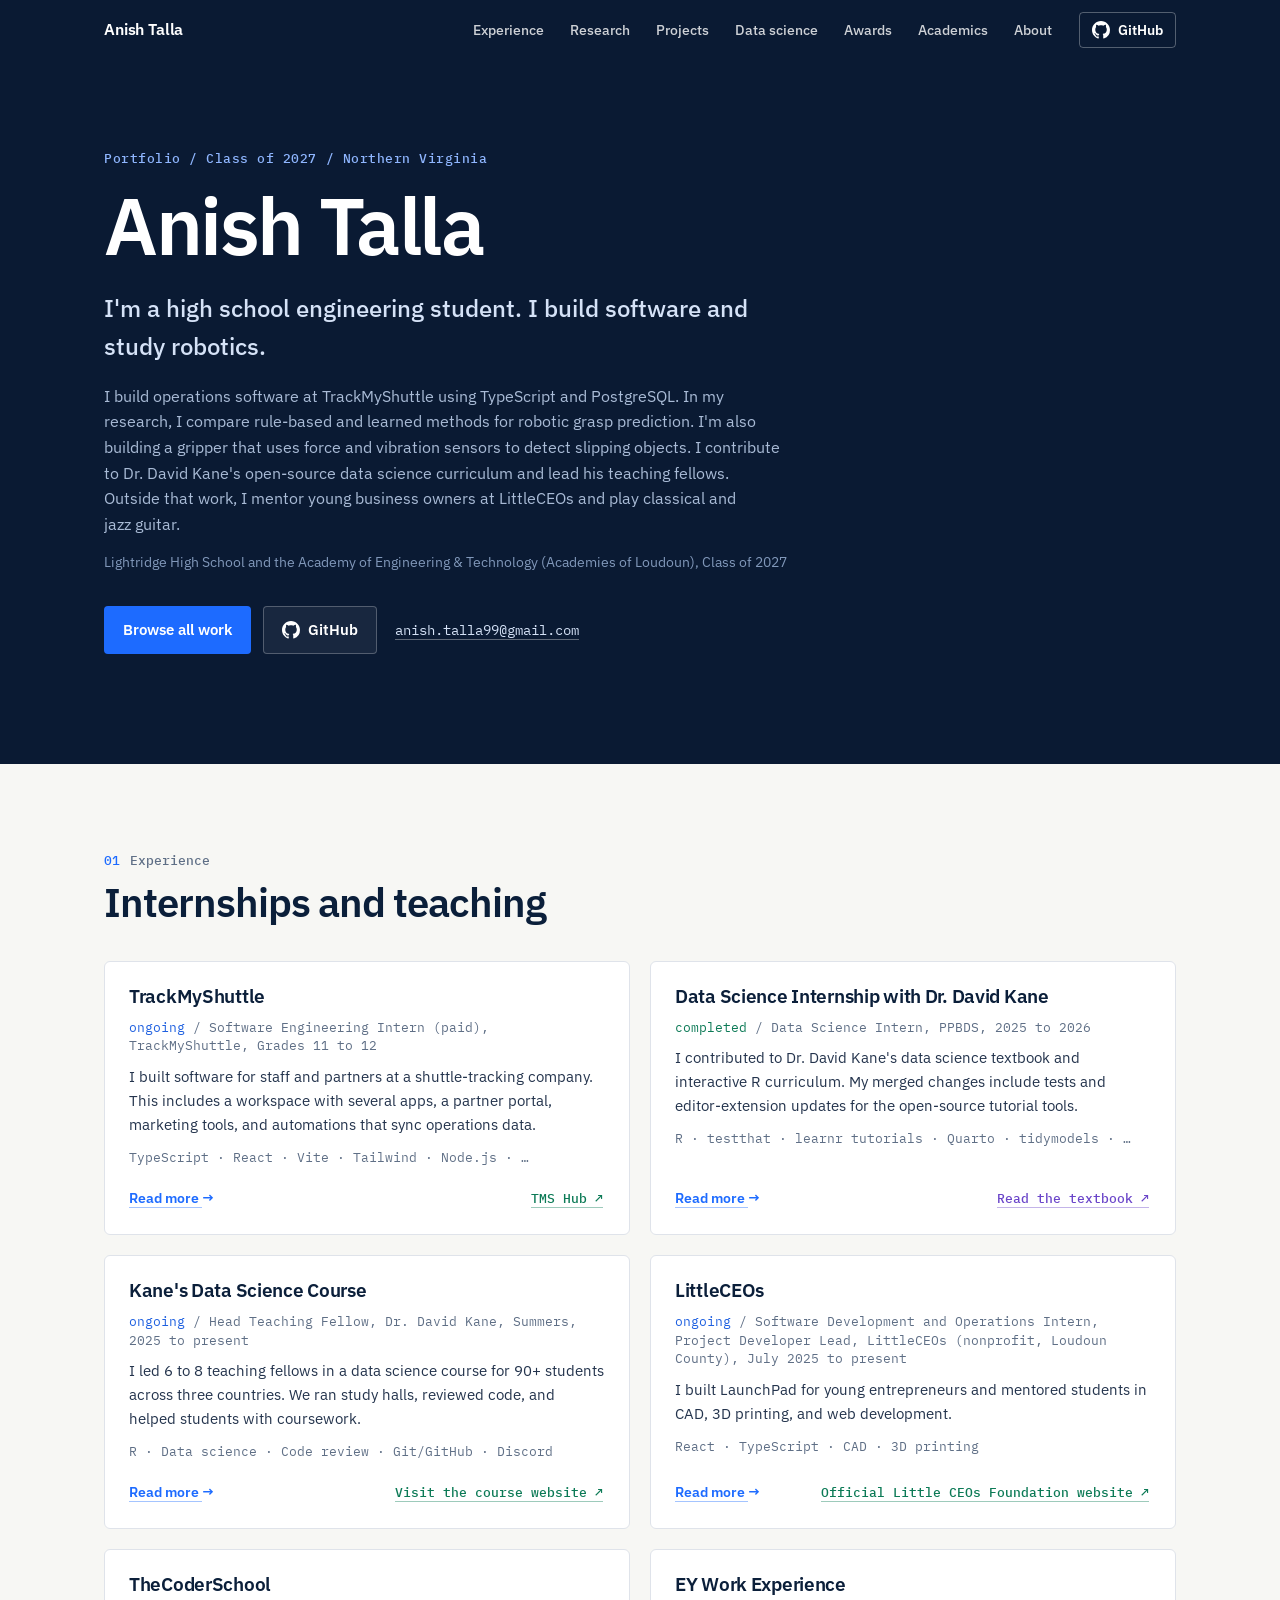
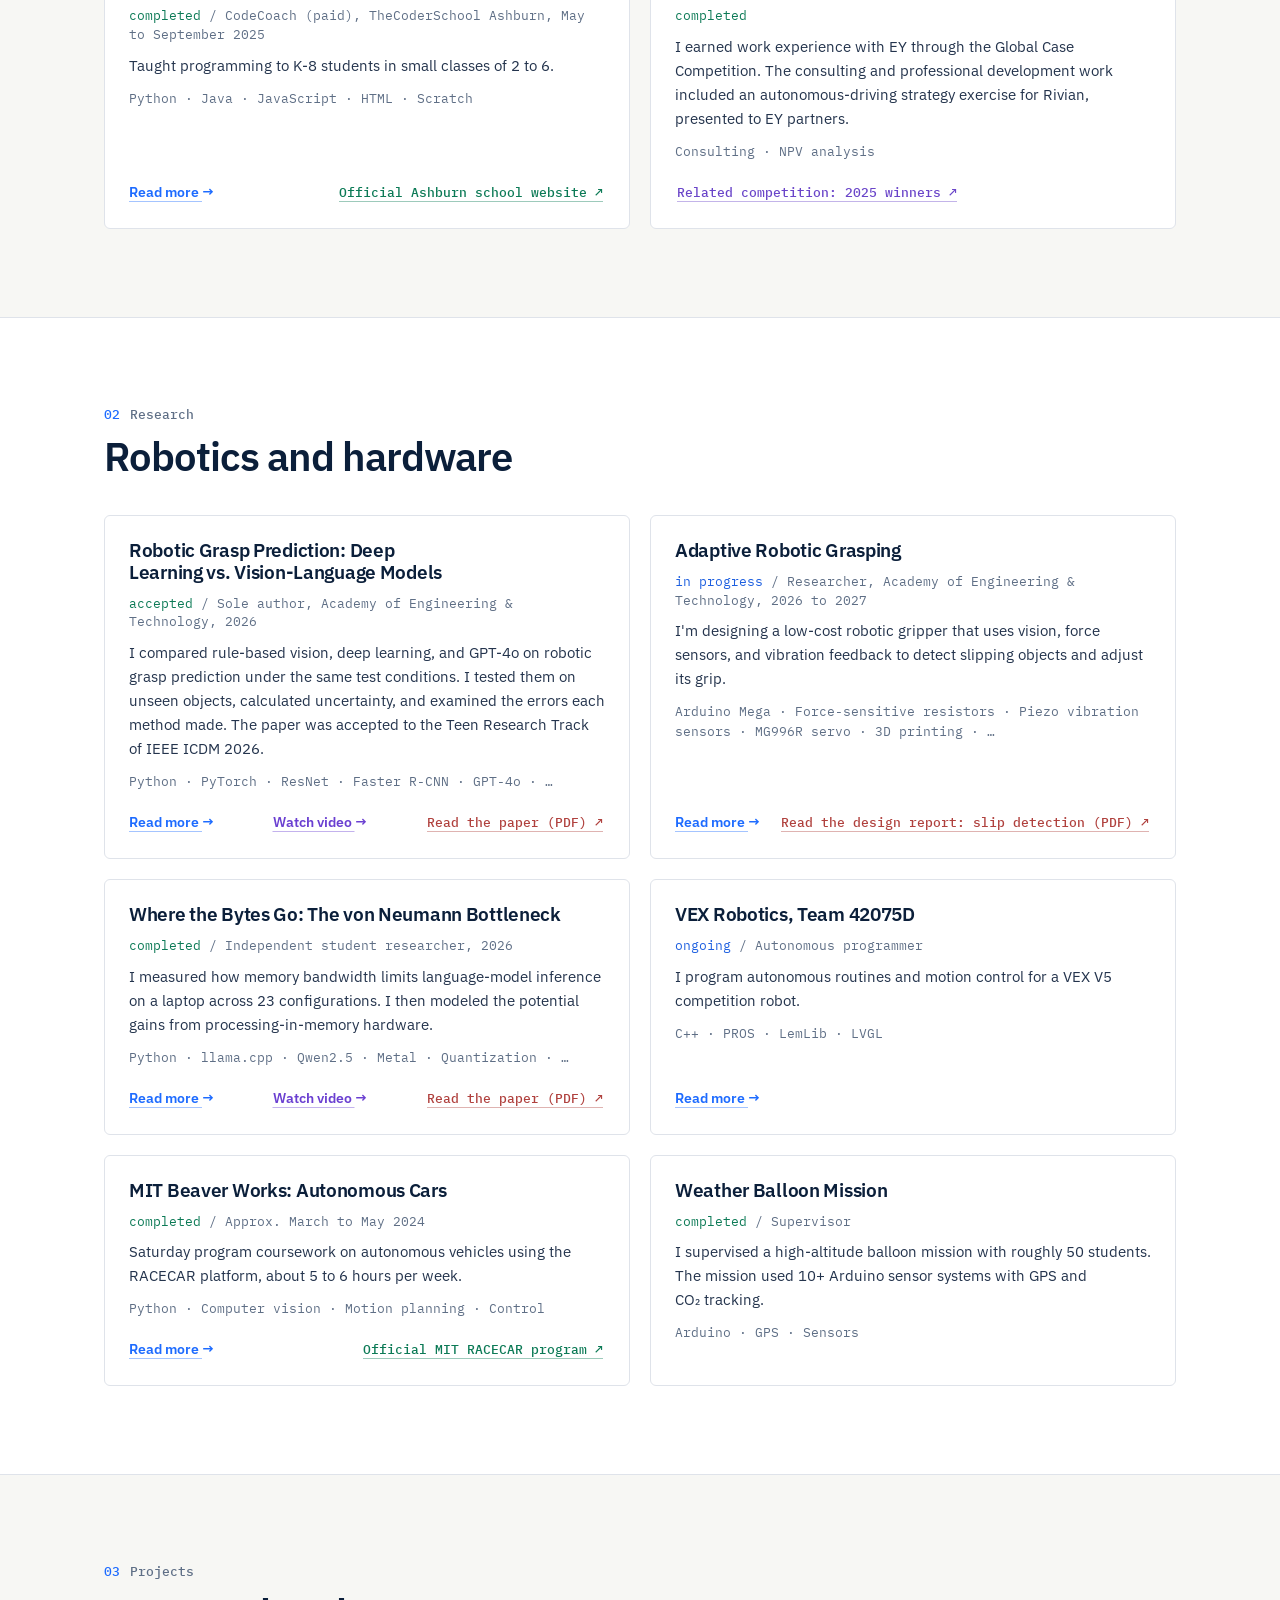
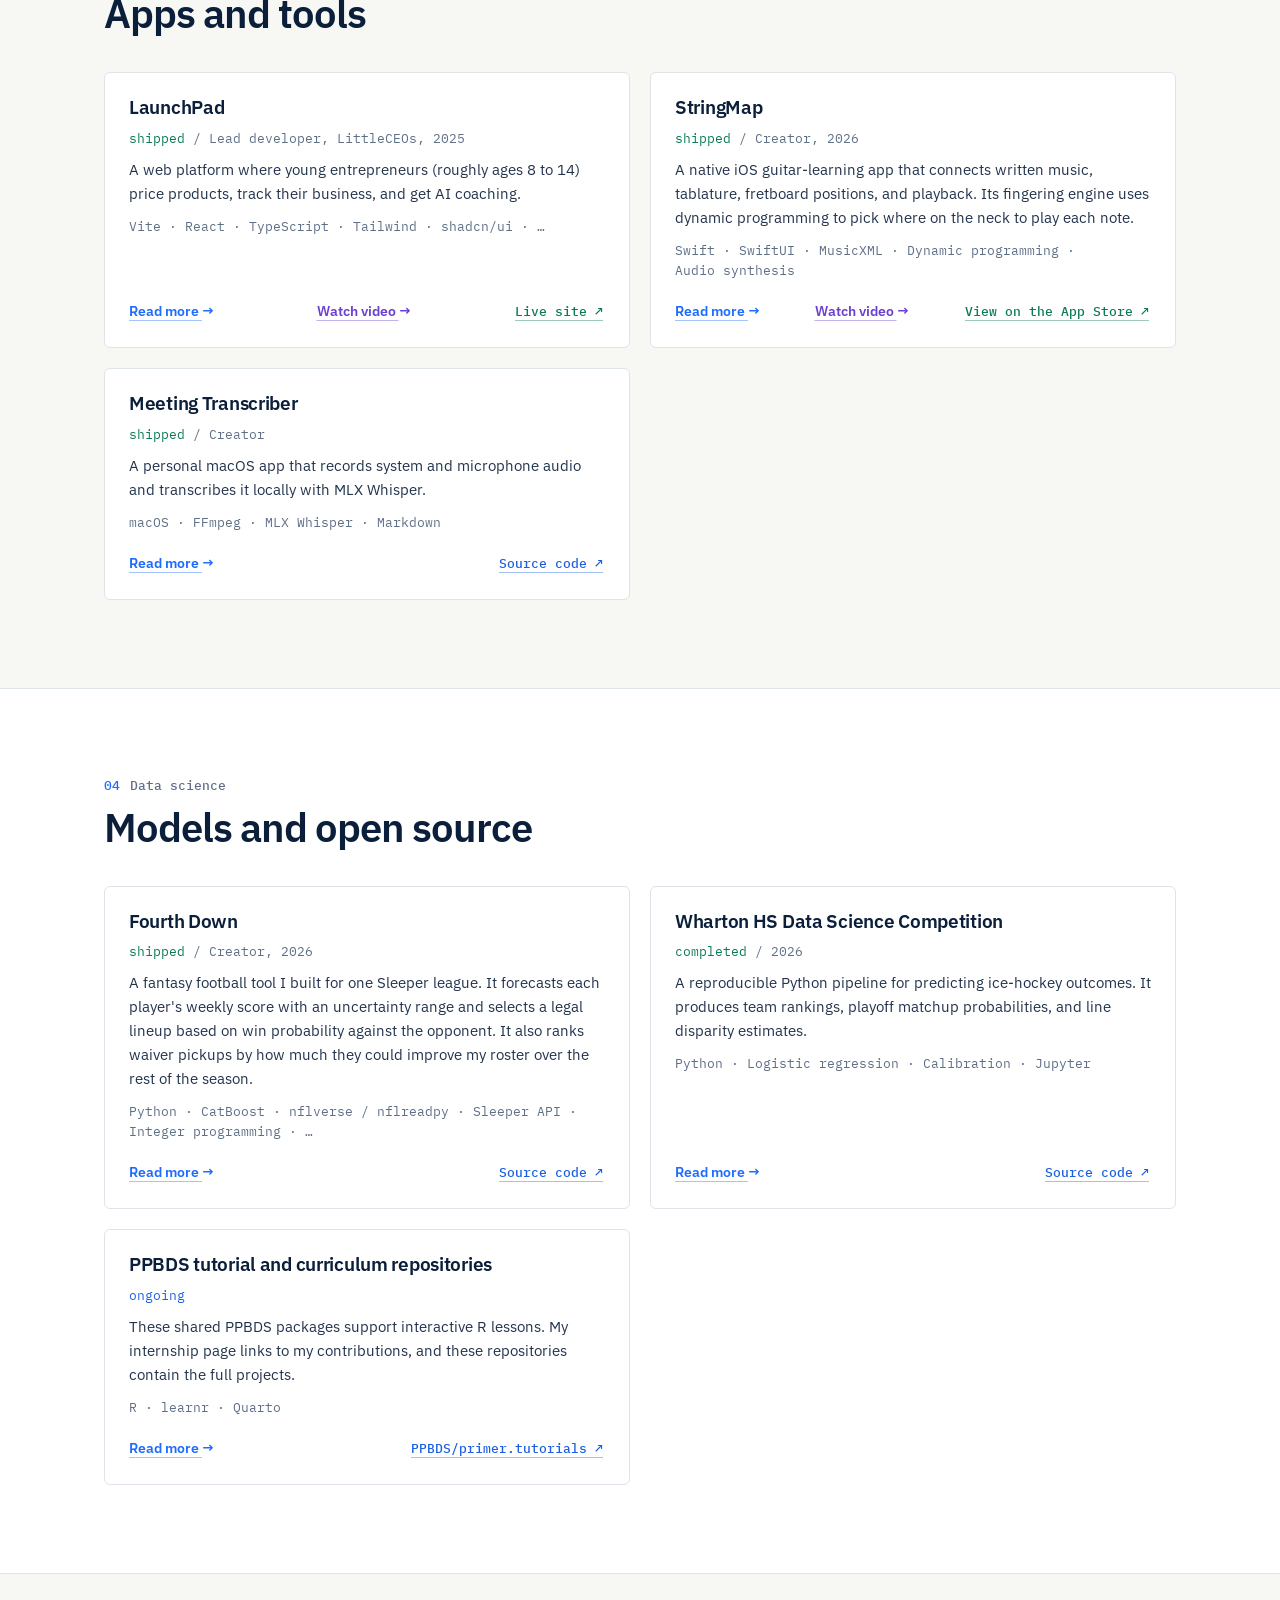
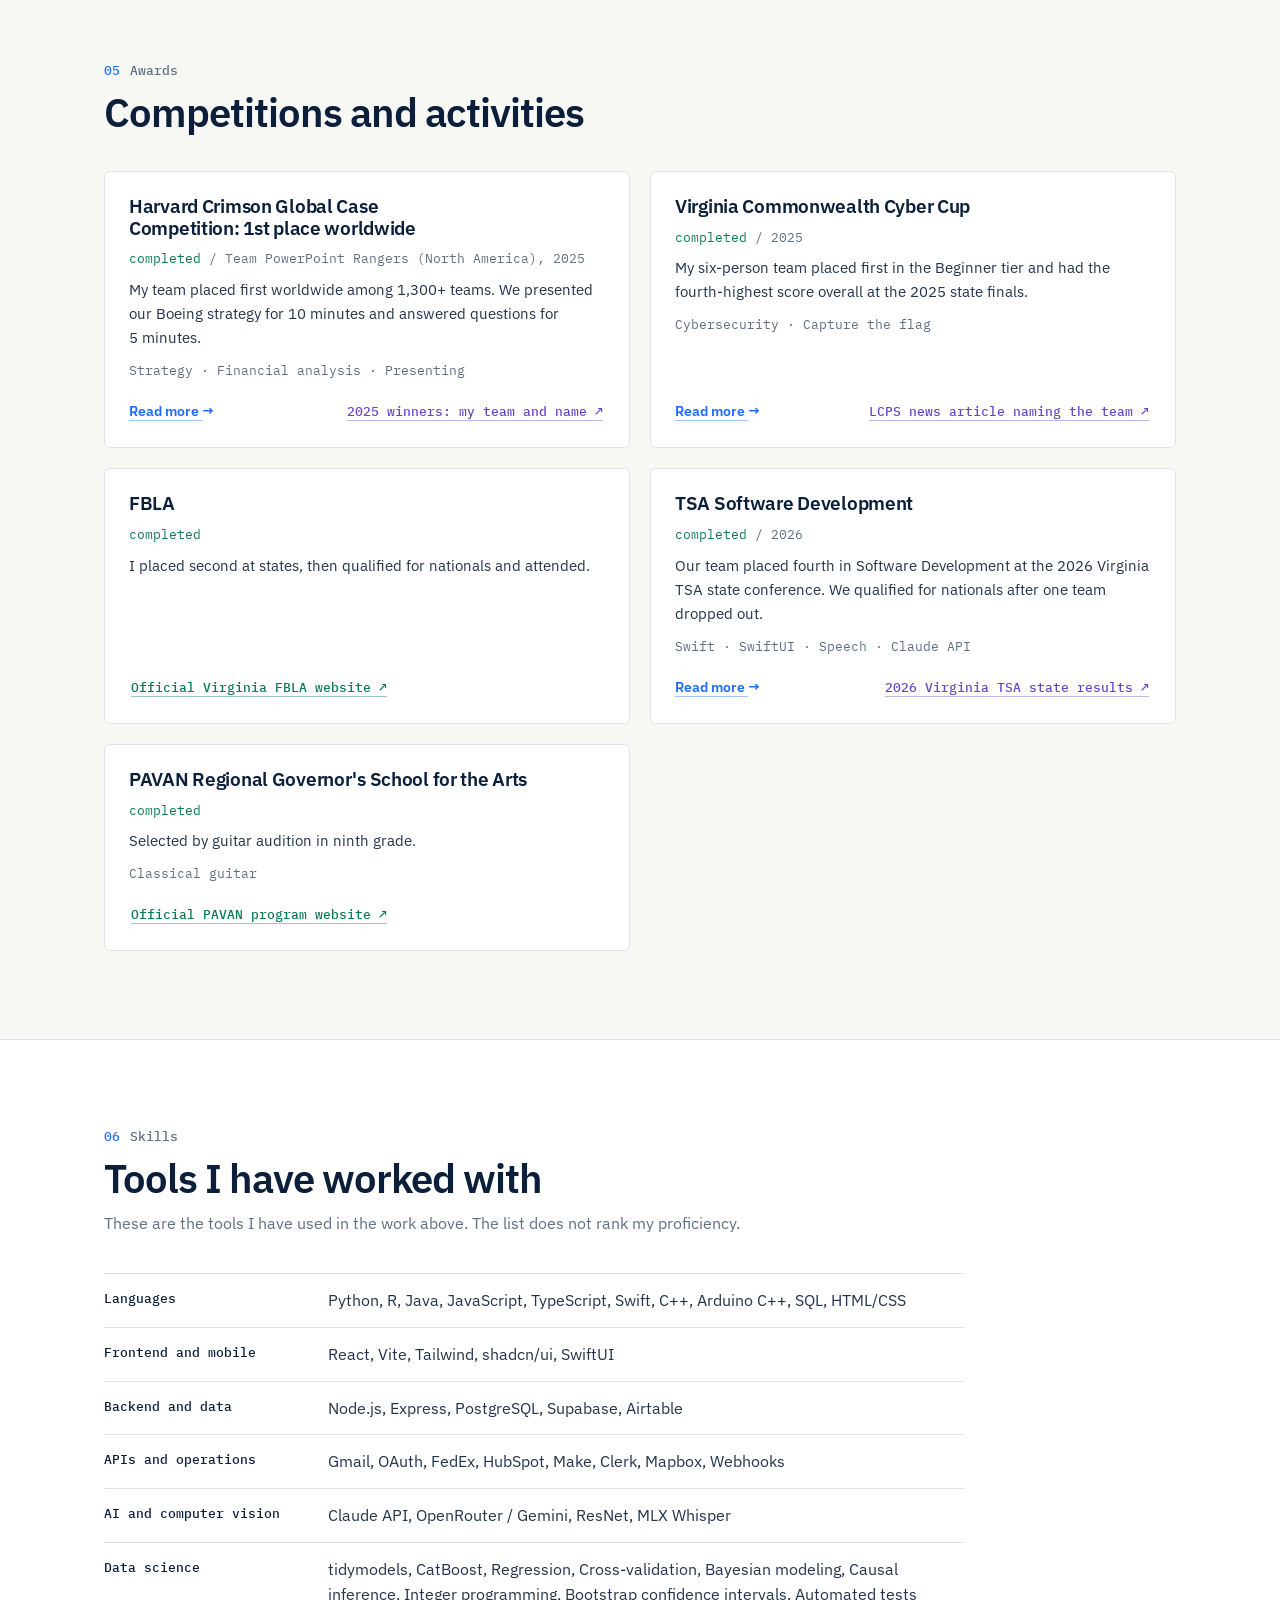
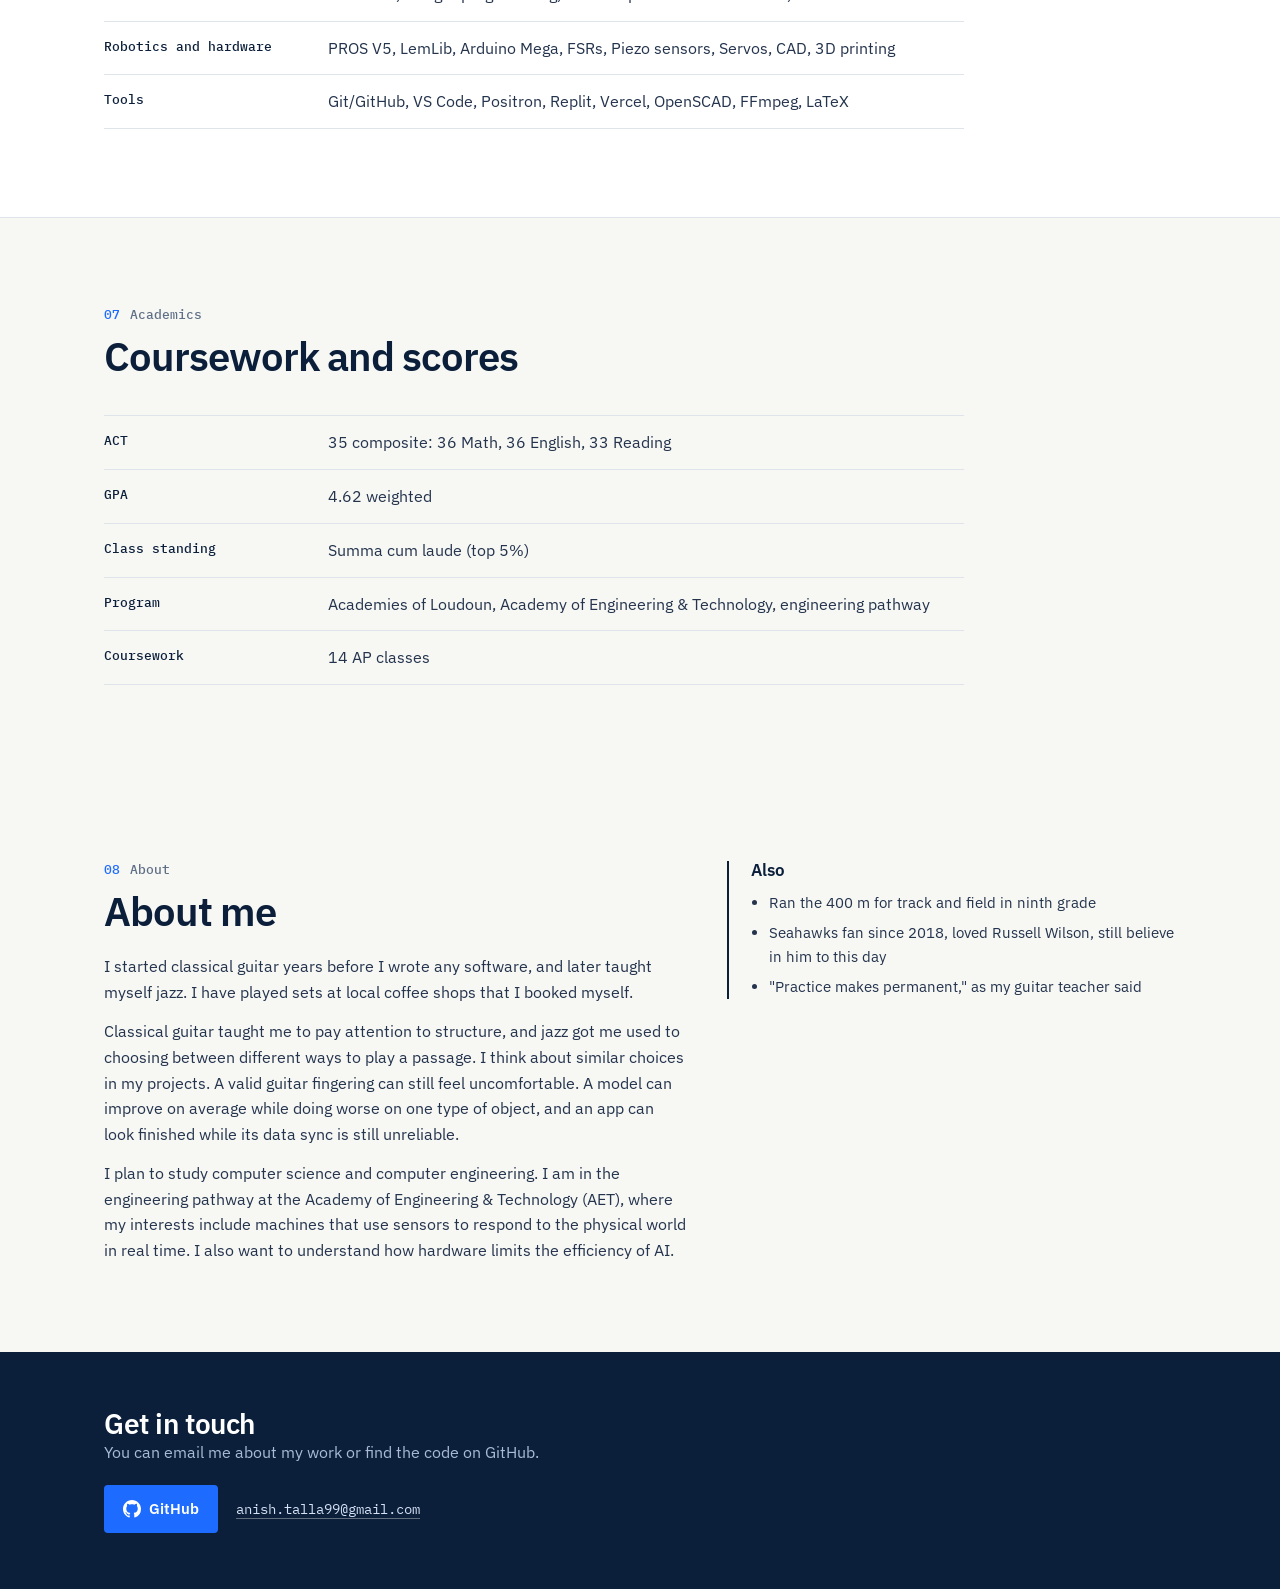
==== commit 69e28c64: "Restore full card grids with one section per entry" ====
--- a/index.html
+++ b/index.html
@@ -19,8 +19,11 @@
     <div class="wrap">
       <a class="brand" href="#top">Anish Talla</a>
       <ul>
-        <li><a href="#index">Work</a></li>
-        <li><a href="#skills">Skills</a></li>
+        <li><a href="#experience">Experience</a></li>
+        <li><a href="#research">Research</a></li>
+        <li><a href="#projects">Projects</a></li>
+        <li><a href="#datasci">Data science</a></li>
+        <li><a href="#awards">Awards</a></li>
         <li><a href="#academics">Academics</a></li>
         <li><a href="#about">About</a></li>
       </ul>
@@ -39,27 +42,58 @@
     </div>
   </header>
 
-  <section id="index">
-    <div class="wrap">
-      <div class="sec-head reveal">
-        <div class="kicker"><b>01</b>Work</div>
-        <h2>Projects and activities</h2>
-        <p>Software, research, teaching, and competitions. Filter by category or search for a project or tool.</p>
+  <main id="index" aria-label="Work">
+    <section id="experience">
+      <div class="wrap">
+        <div class="sec-head reveal">
+          <div class="kicker"><b>01</b>Experience</div>
+          <h2>Internships and teaching</h2>
+        </div>
+        <div class="grid two" data-category="experience"></div>
       </div>
-      <div class="filters reveal">
-        <div class="seg" id="idx-filters" role="group" aria-label="Filter work"></div>
-        <input id="idx-search" type="search" placeholder="Search, e.g. Swift, R, Airtable" aria-label="Search entries" aria-controls="work-cards">
+    </section>
+    <section id="research" class="alt">
+      <div class="wrap">
+        <div class="sec-head reveal">
+          <div class="kicker"><b>02</b>Research</div>
+          <h2>Robotics and hardware</h2>
+        </div>
+        <div class="grid two" data-category="research"></div>
       </div>
-      <p class="work-count" id="work-count" role="status" aria-live="polite" aria-atomic="true"></p>
-      <div class="entry-list" id="work-cards"></div>
-      <p class="empty" id="work-empty" hidden>No matches. Try another search or category.</p>
-    </div>
-  </section>
+    </section>
+    <section id="projects">
+      <div class="wrap">
+        <div class="sec-head reveal">
+          <div class="kicker"><b>03</b>Projects</div>
+          <h2>Apps and tools</h2>
+        </div>
+        <div class="grid two" data-category="project"></div>
+      </div>
+    </section>
+    <section id="datasci" class="alt">
+      <div class="wrap">
+        <div class="sec-head reveal">
+          <div class="kicker"><b>04</b>Data science</div>
+          <h2>Models and open source</h2>
+        </div>
+        <div class="grid two" data-category="datasci"></div>
+      </div>
+    </section>
+    <section id="awards">
+      <div class="wrap">
+        <div class="sec-head reveal">
+          <div class="kicker"><b>05</b>Awards</div>
+          <h2>Competitions and activities</h2>
+        </div>
+        <div class="grid two" data-category="award"></div>
+      </div>
+    </section>
+  </main>
 
   <section id="skills" class="alt">
     <div class="wrap">
       <div class="sec-head reveal">
-        <div class="kicker"><b>02</b>Skills</div>
+        <div class="kicker"><b>06</b>Skills</div>
         <h2>Tools I have worked with</h2>
         <p>These are the tools I have used in the work above. The list does not rank my proficiency.</p>
       </div>
@@ -70,7 +104,7 @@
   <section id="academics">
     <div class="wrap">
       <div class="sec-head reveal">
-        <div class="kicker"><b>03</b>Academics</div>
+        <div class="kicker"><b>07</b>Academics</div>
         <h2>Coursework and scores</h2>
       </div>
       <dl class="skills" id="academics-grid"></dl>
@@ -81,7 +115,7 @@
     <div class="wrap about">
       <div class="reveal">
         <div class="sec-head tight">
-          <div class="kicker"><b>04</b>About</div>
+          <div class="kicker"><b>08</b>About</div>
           <h2>About me</h2>
         </div>
         <p>I started classical guitar years before I wrote any software, and later taught myself jazz. I have played sets at local coffee shops that I booked myself.</p>
@@ -114,6 +148,6 @@
   <script src="js/anim/gripper.js?v=20261002a"></script>
   <script src="js/anim/sync.js?v=20261002a"></script>
   <script src="js/common.js?v=20261002b"></script>
-  <script src="js/main.js?v=20261002b"></script>
+  <script src="js/main.js?v=20261002e"></script>
 </body>
 </html>
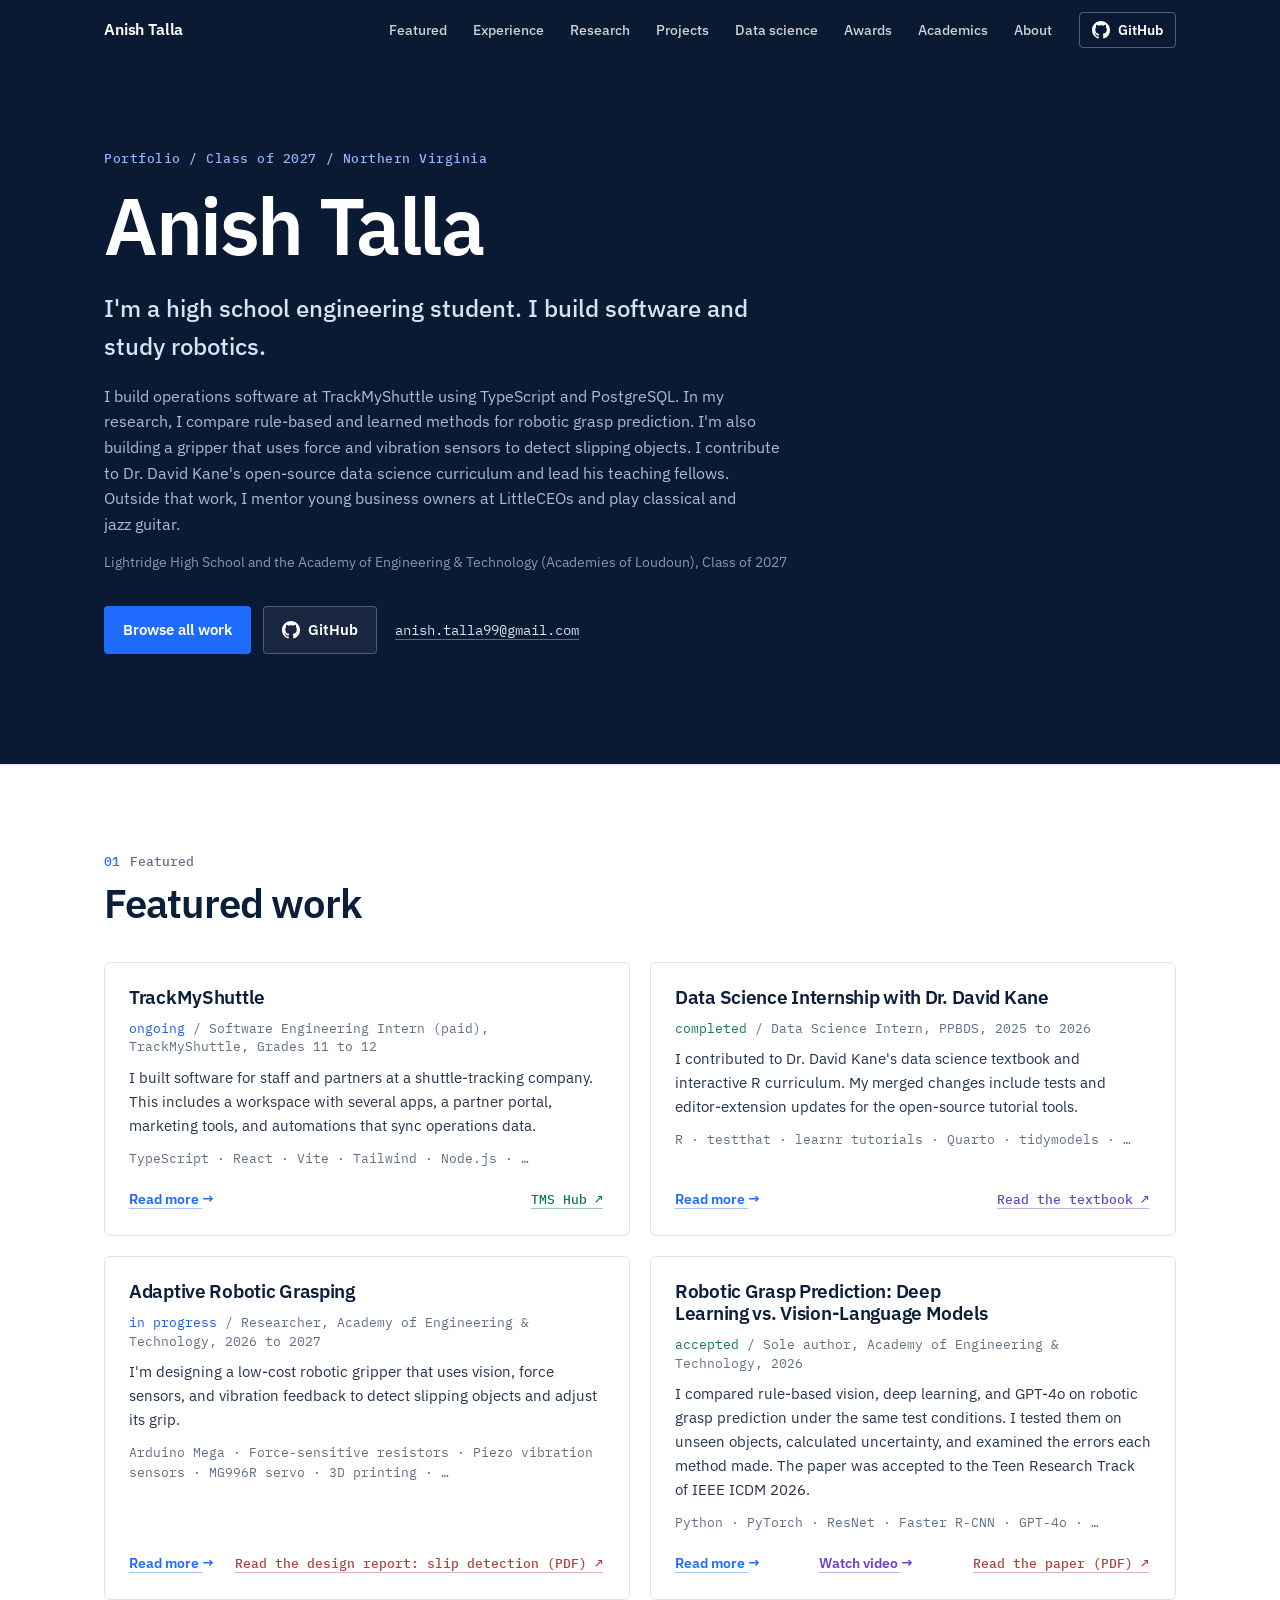
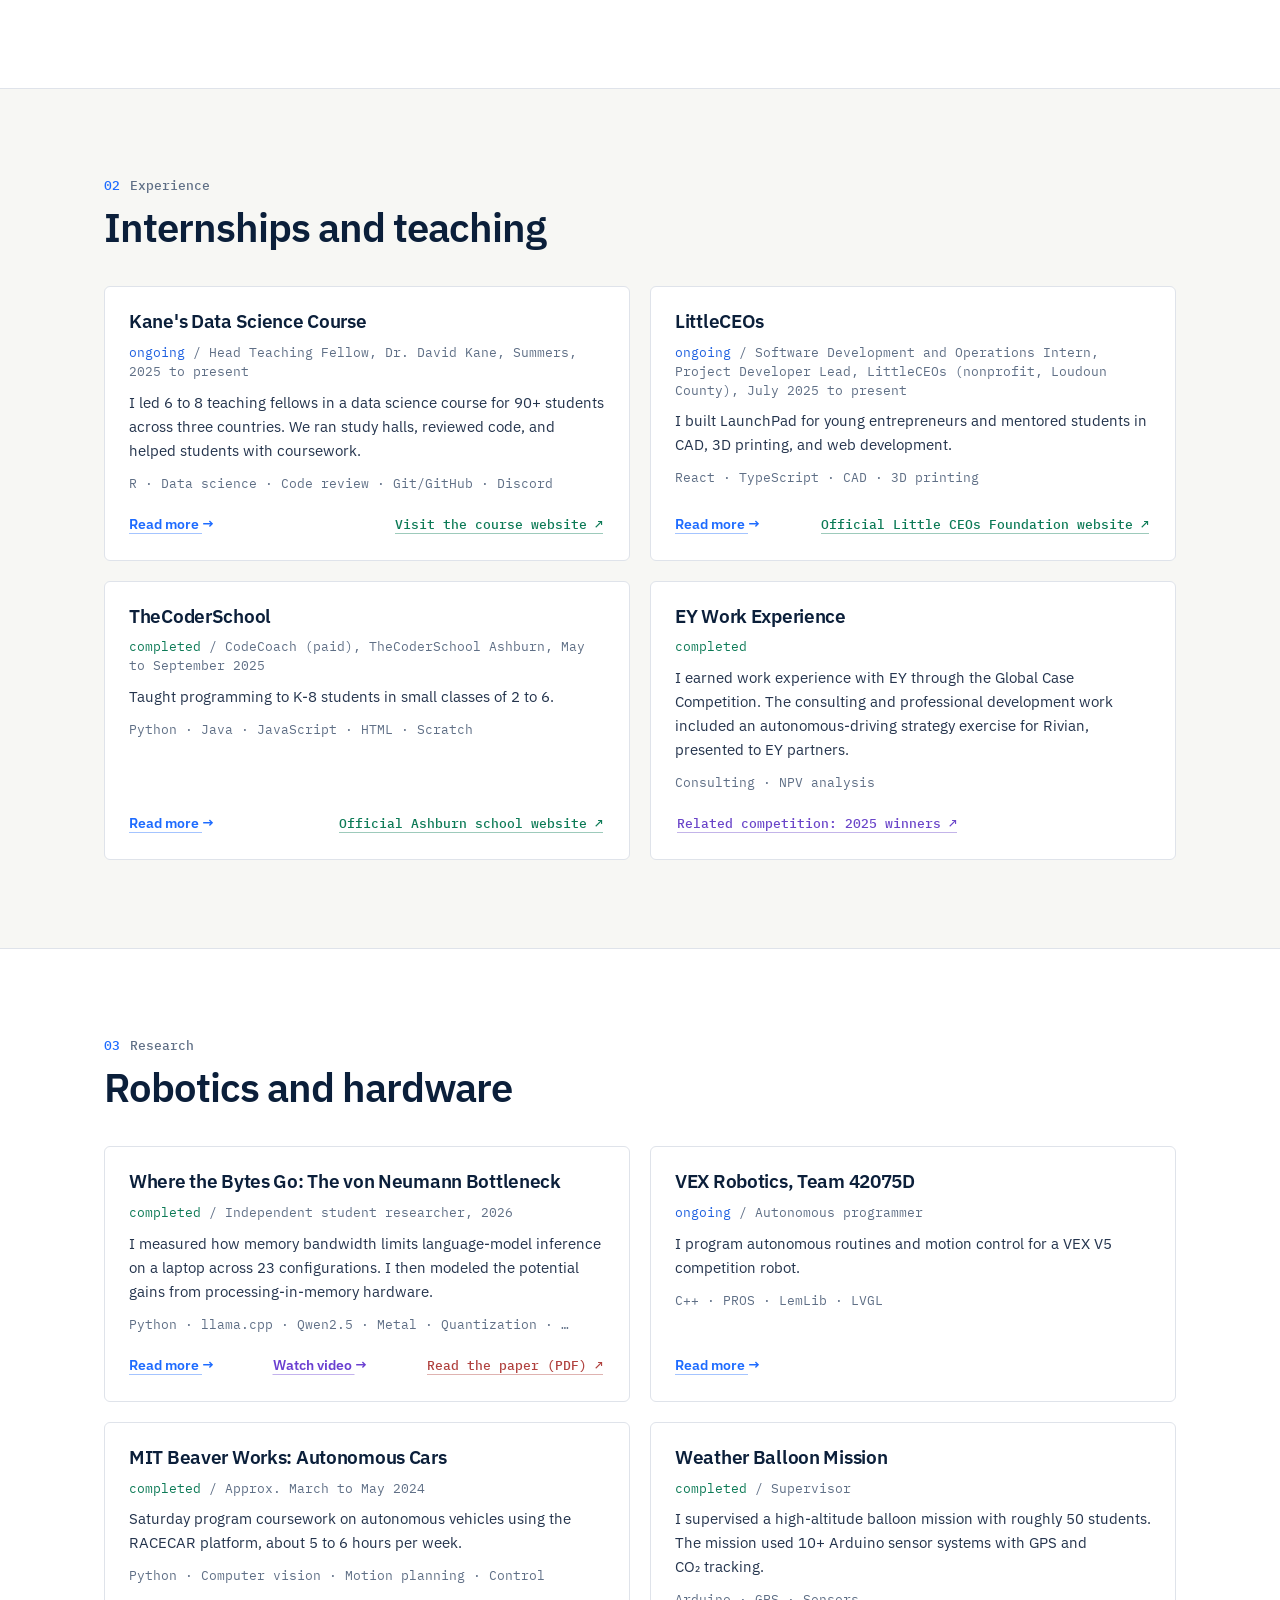
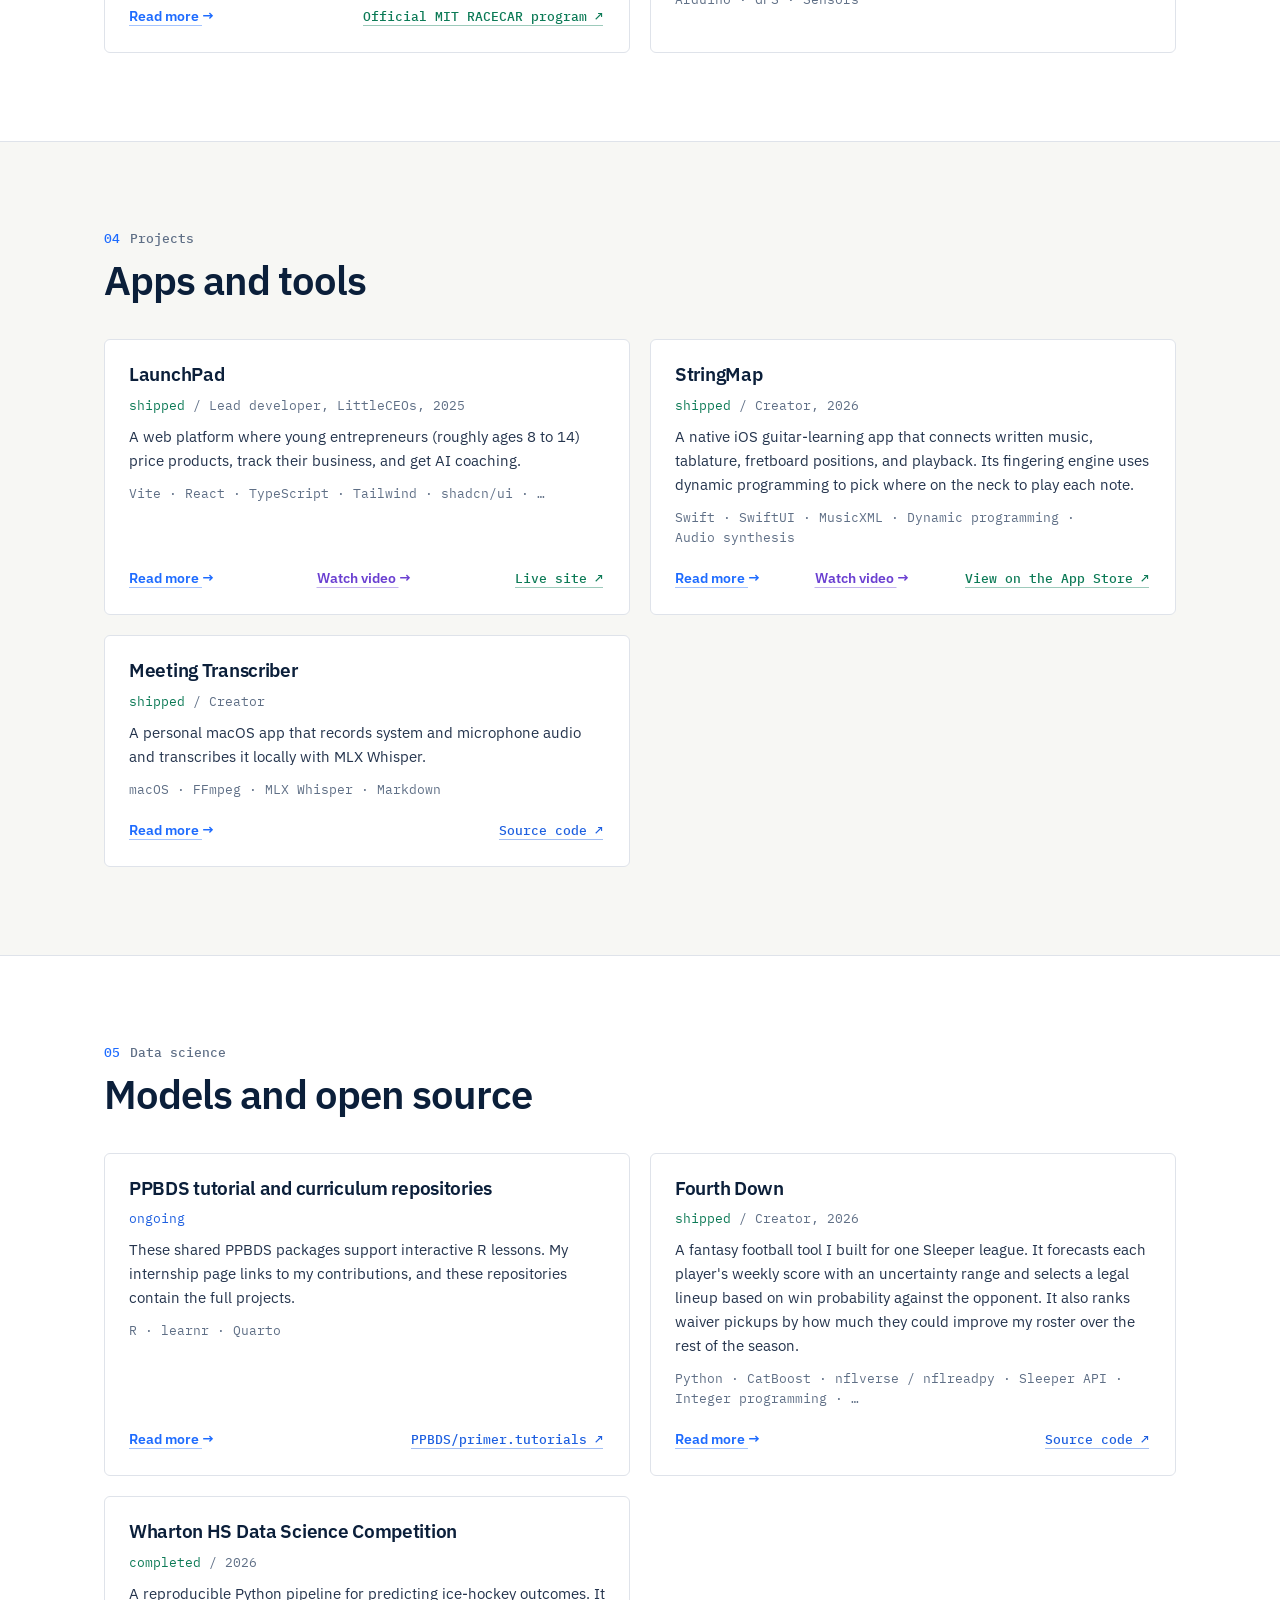
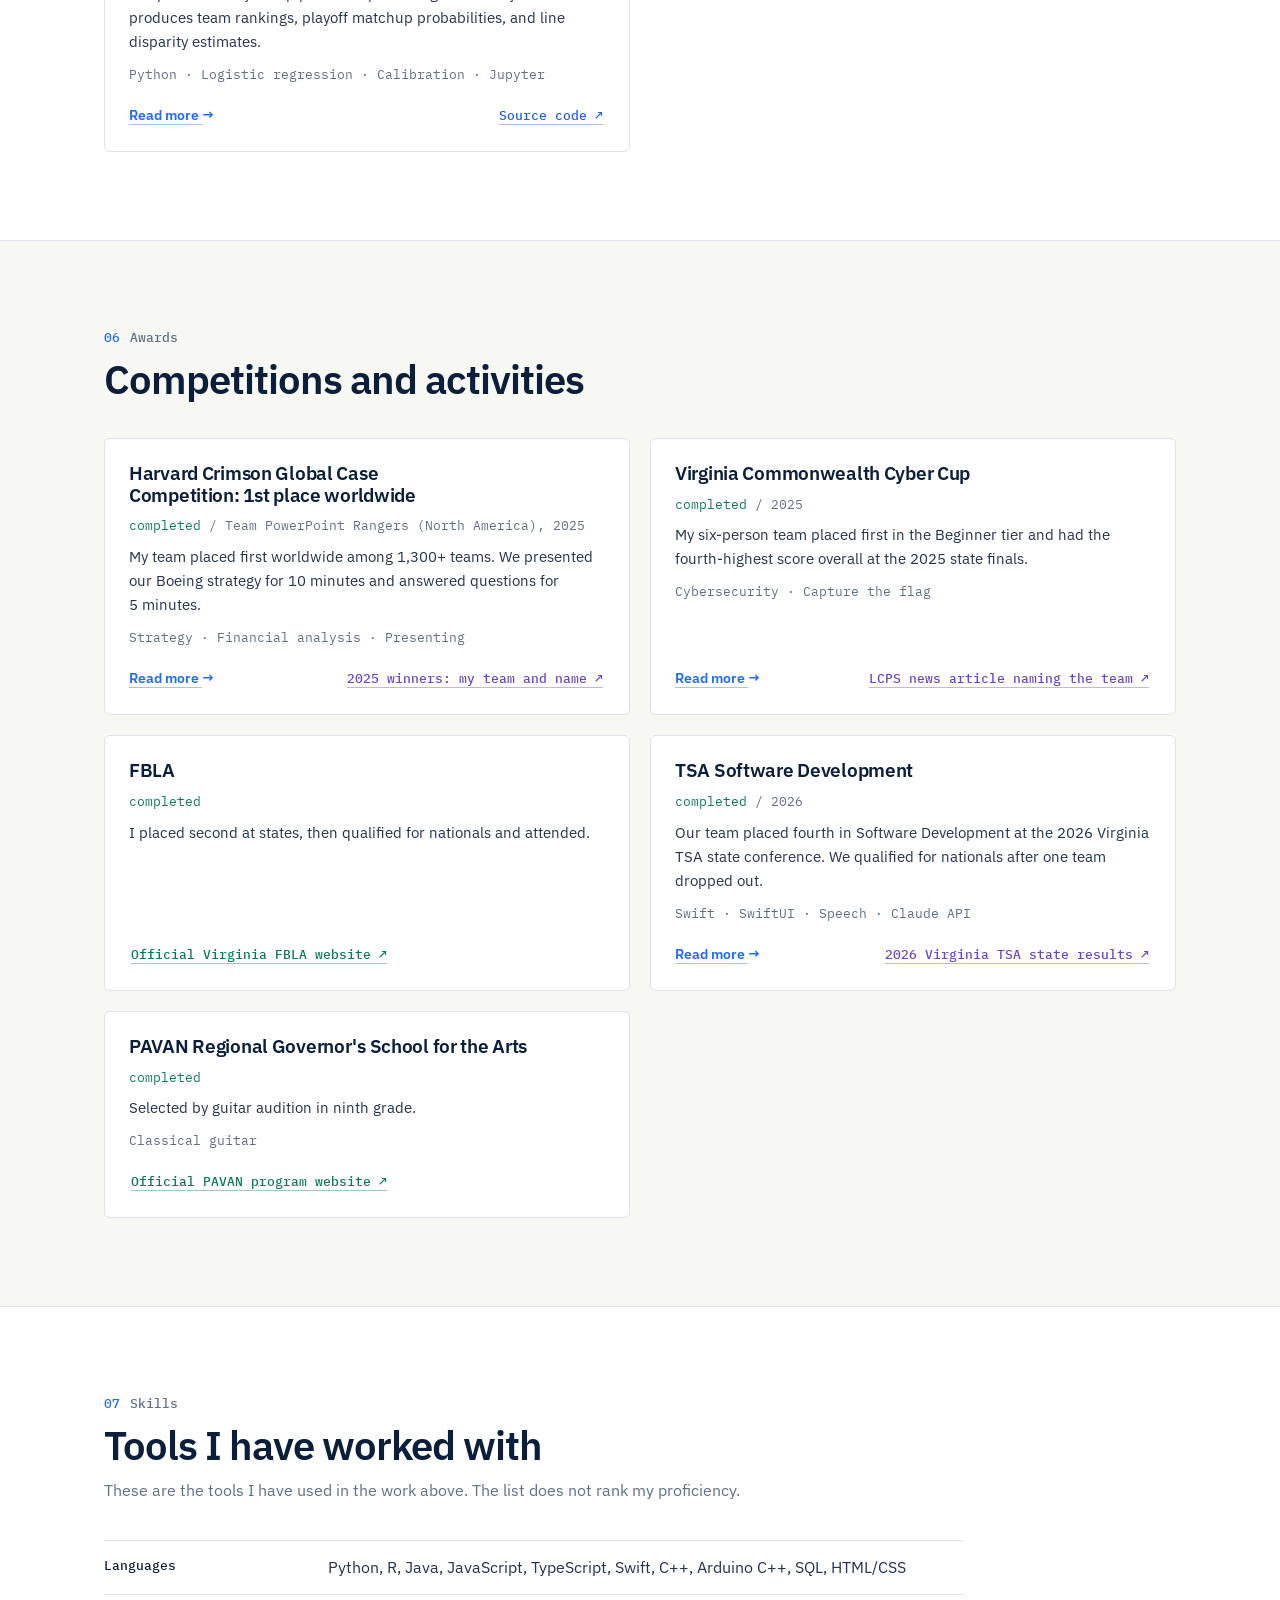
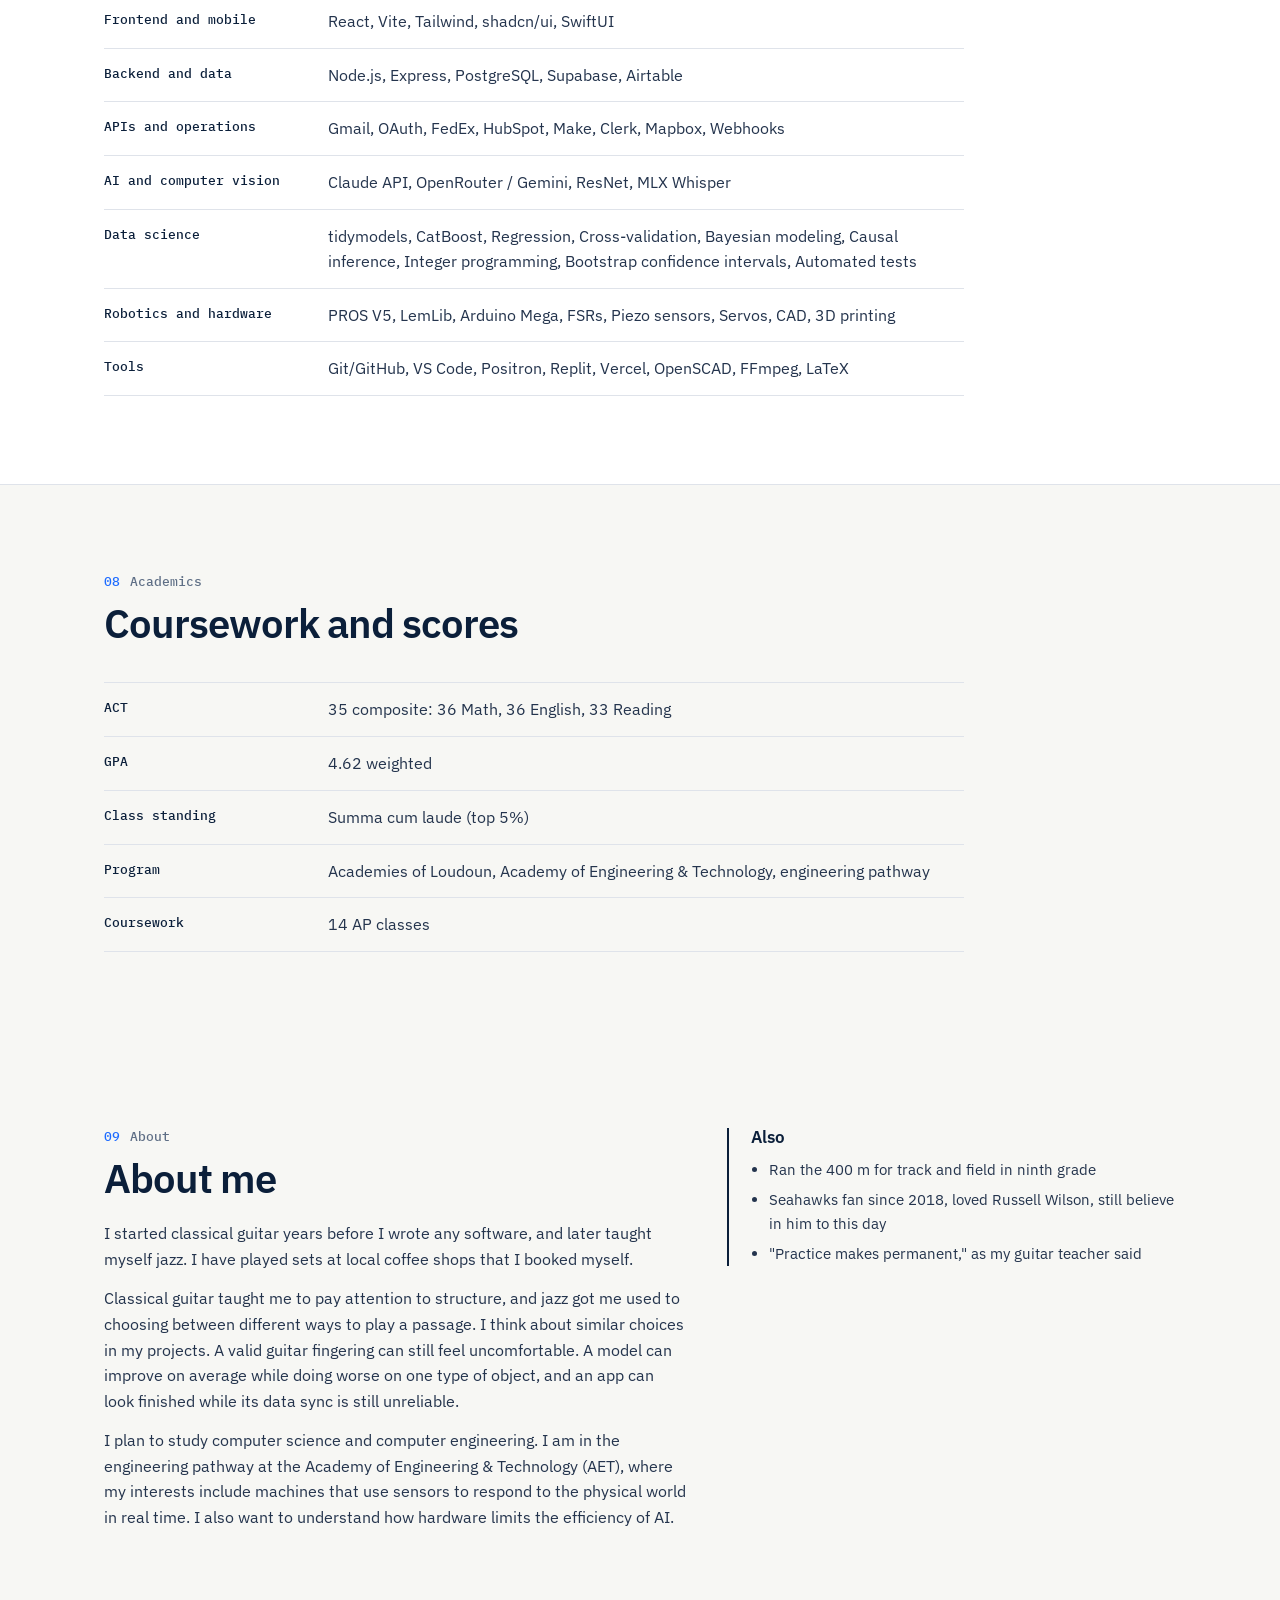
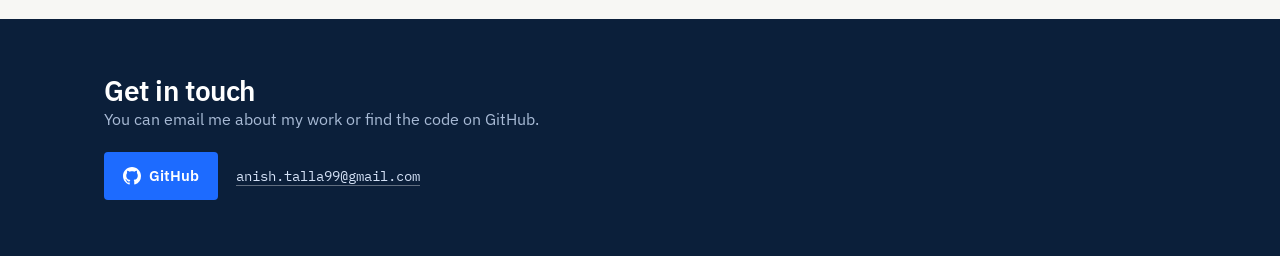
==== commit 7b6eef02: "Feature four selected projects without repeating category cards" ====
--- a/index.html
+++ b/index.html
@@ -19,6 +19,7 @@
     <div class="wrap">
       <a class="brand" href="#top">Anish Talla</a>
       <ul>
+        <li><a href="#featured">Featured</a></li>
         <li><a href="#experience">Experience</a></li>
         <li><a href="#research">Research</a></li>
         <li><a href="#projects">Projects</a></li>
@@ -43,10 +44,19 @@
   </header>
 
   <main id="index" aria-label="Work">
+    <section id="featured" class="alt">
+      <div class="wrap">
+        <div class="sec-head reveal">
+          <div class="kicker"><b>01</b>Featured</div>
+          <h2>Featured work</h2>
+        </div>
+        <div class="grid two" data-featured></div>
+      </div>
+    </section>
     <section id="experience">
       <div class="wrap">
         <div class="sec-head reveal">
-          <div class="kicker"><b>01</b>Experience</div>
+          <div class="kicker"><b>02</b>Experience</div>
           <h2>Internships and teaching</h2>
         </div>
         <div class="grid two" data-category="experience"></div>
@@ -55,7 +65,7 @@
     <section id="research" class="alt">
       <div class="wrap">
         <div class="sec-head reveal">
-          <div class="kicker"><b>02</b>Research</div>
+          <div class="kicker"><b>03</b>Research</div>
           <h2>Robotics and hardware</h2>
         </div>
         <div class="grid two" data-category="research"></div>
@@ -64,7 +74,7 @@
     <section id="projects">
       <div class="wrap">
         <div class="sec-head reveal">
-          <div class="kicker"><b>03</b>Projects</div>
+          <div class="kicker"><b>04</b>Projects</div>
           <h2>Apps and tools</h2>
         </div>
         <div class="grid two" data-category="project"></div>
@@ -73,7 +83,7 @@
     <section id="datasci" class="alt">
       <div class="wrap">
         <div class="sec-head reveal">
-          <div class="kicker"><b>04</b>Data science</div>
+          <div class="kicker"><b>05</b>Data science</div>
           <h2>Models and open source</h2>
         </div>
         <div class="grid two" data-category="datasci"></div>
@@ -82,7 +92,7 @@
     <section id="awards">
       <div class="wrap">
         <div class="sec-head reveal">
-          <div class="kicker"><b>05</b>Awards</div>
+          <div class="kicker"><b>06</b>Awards</div>
           <h2>Competitions and activities</h2>
         </div>
         <div class="grid two" data-category="award"></div>
@@ -93,7 +103,7 @@
   <section id="skills" class="alt">
     <div class="wrap">
       <div class="sec-head reveal">
-        <div class="kicker"><b>06</b>Skills</div>
+        <div class="kicker"><b>07</b>Skills</div>
         <h2>Tools I have worked with</h2>
         <p>These are the tools I have used in the work above. The list does not rank my proficiency.</p>
       </div>
@@ -104,7 +114,7 @@
   <section id="academics">
     <div class="wrap">
       <div class="sec-head reveal">
-        <div class="kicker"><b>07</b>Academics</div>
+        <div class="kicker"><b>08</b>Academics</div>
         <h2>Coursework and scores</h2>
       </div>
       <dl class="skills" id="academics-grid"></dl>
@@ -115,7 +125,7 @@
     <div class="wrap about">
       <div class="reveal">
         <div class="sec-head tight">
-          <div class="kicker"><b>08</b>About</div>
+          <div class="kicker"><b>09</b>About</div>
           <h2>About me</h2>
         </div>
         <p>I started classical guitar years before I wrote any software, and later taught myself jazz. I have played sets at local coffee shops that I booked myself.</p>
@@ -141,13 +151,13 @@
     </div>
   </footer>
 
-  <script src="js/data.js?v=20261002d"></script>
+  <script src="js/data.js?v=20261002f"></script>
   <script src="js/covers.js?v=20260930c"></script>
   <script src="js/anim/hero.js?v=20260930c"></script>
   <script src="js/anim/fretboard.js?v=20261002a"></script>
   <script src="js/anim/gripper.js?v=20261002a"></script>
   <script src="js/anim/sync.js?v=20261002a"></script>
   <script src="js/common.js?v=20261002b"></script>
-  <script src="js/main.js?v=20261002e"></script>
+  <script src="js/main.js?v=20261002f"></script>
 </body>
 </html>
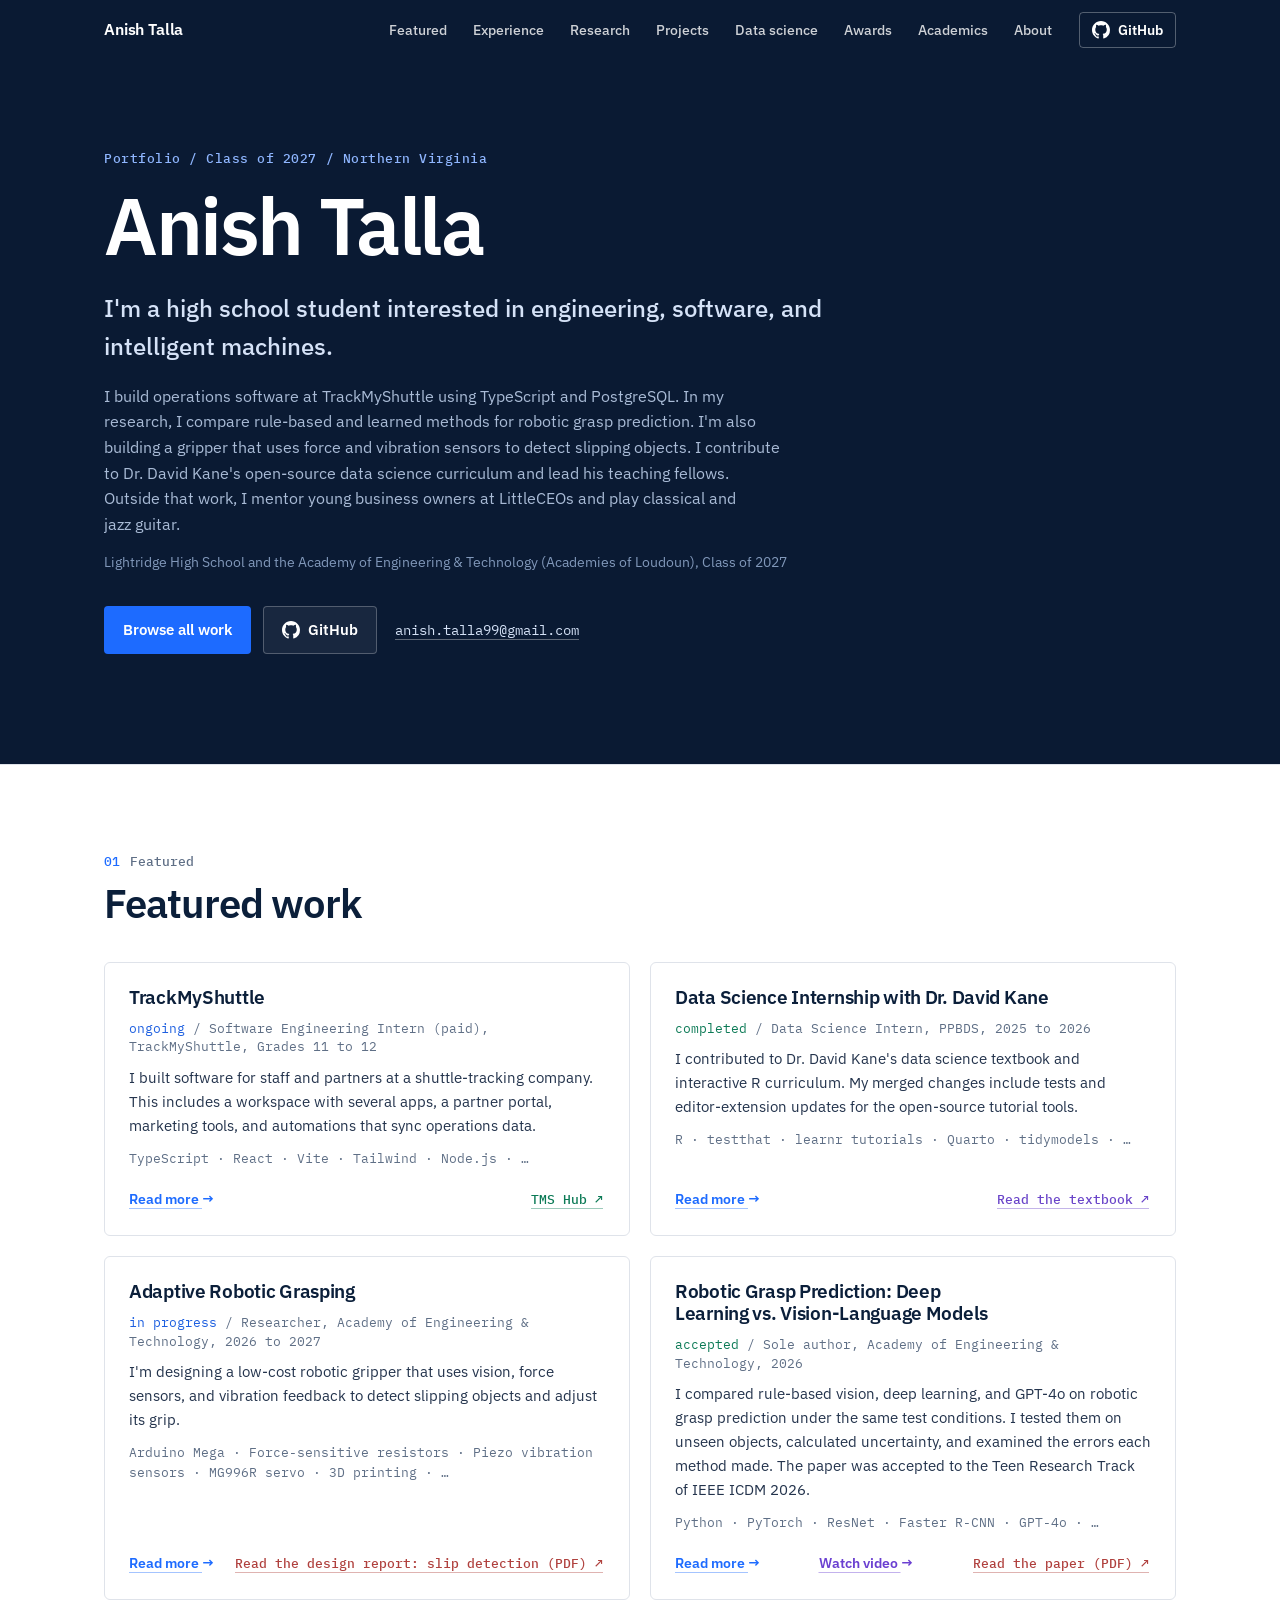
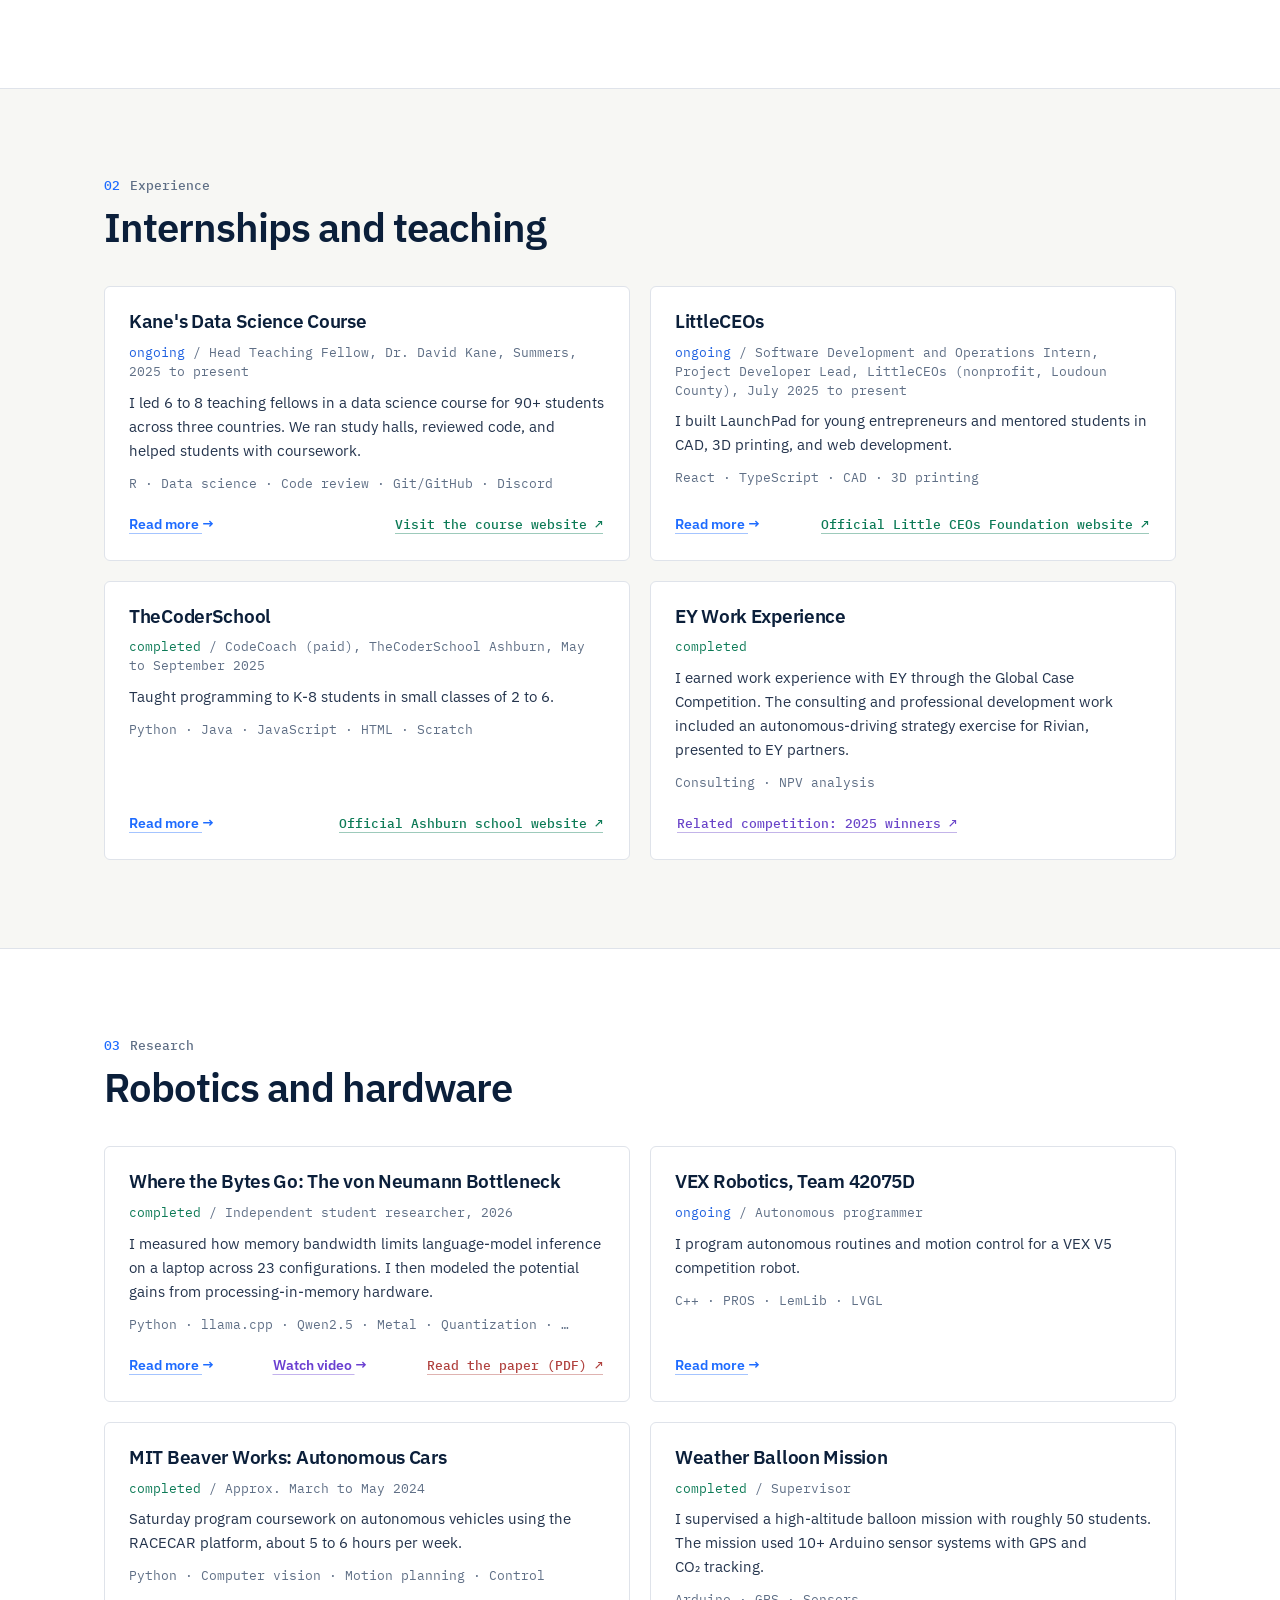
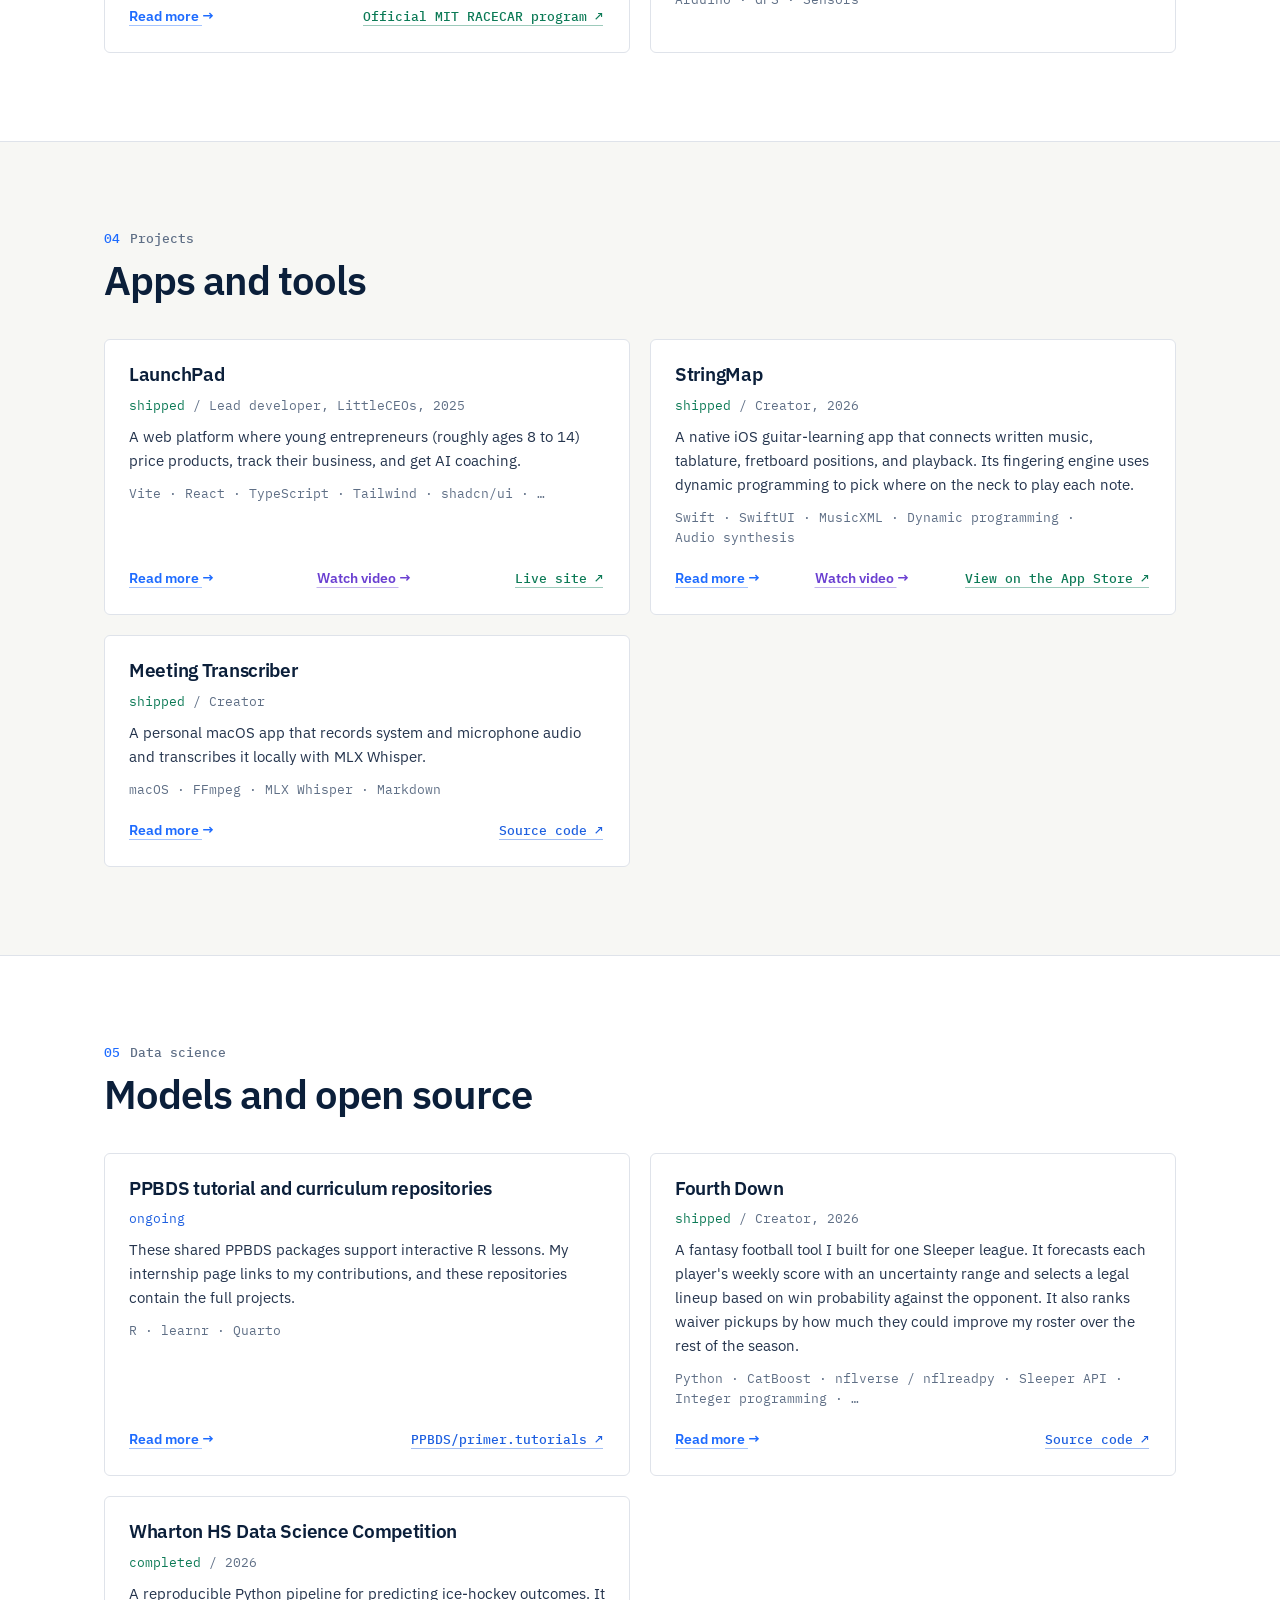
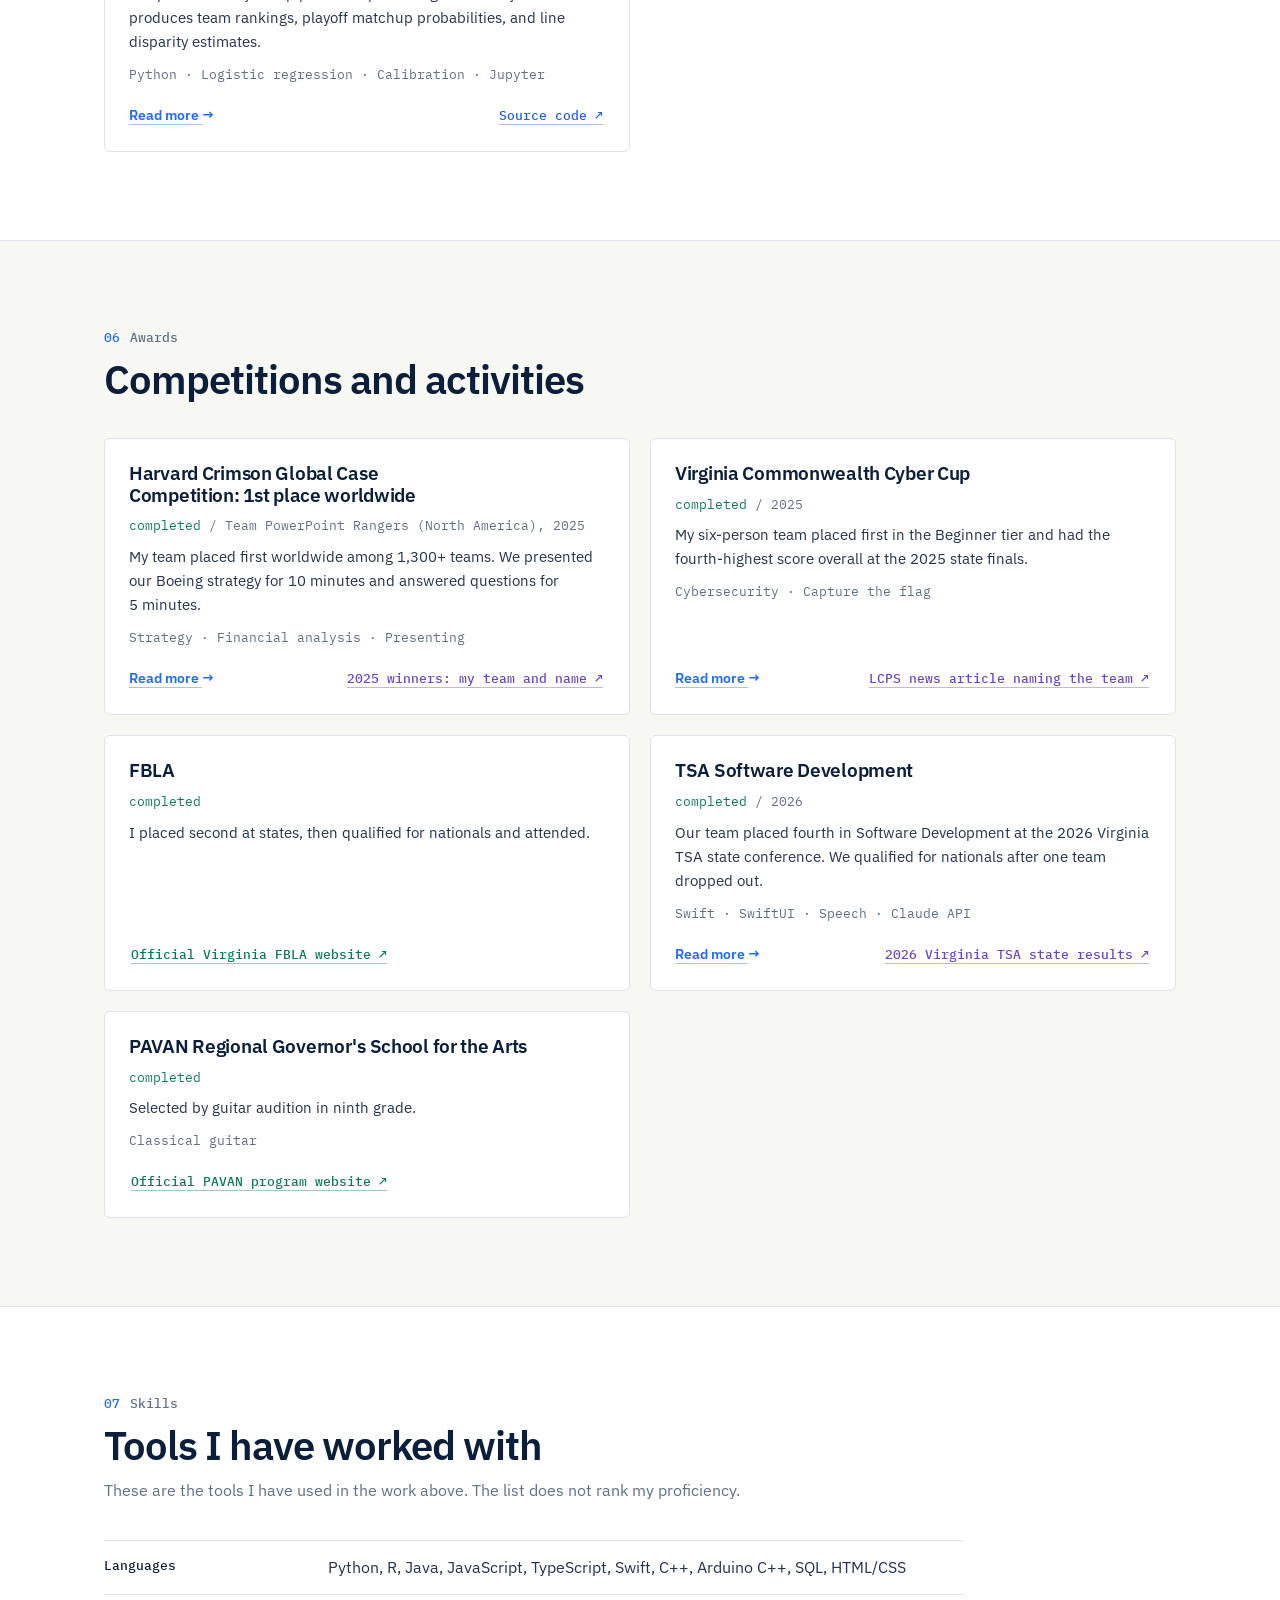
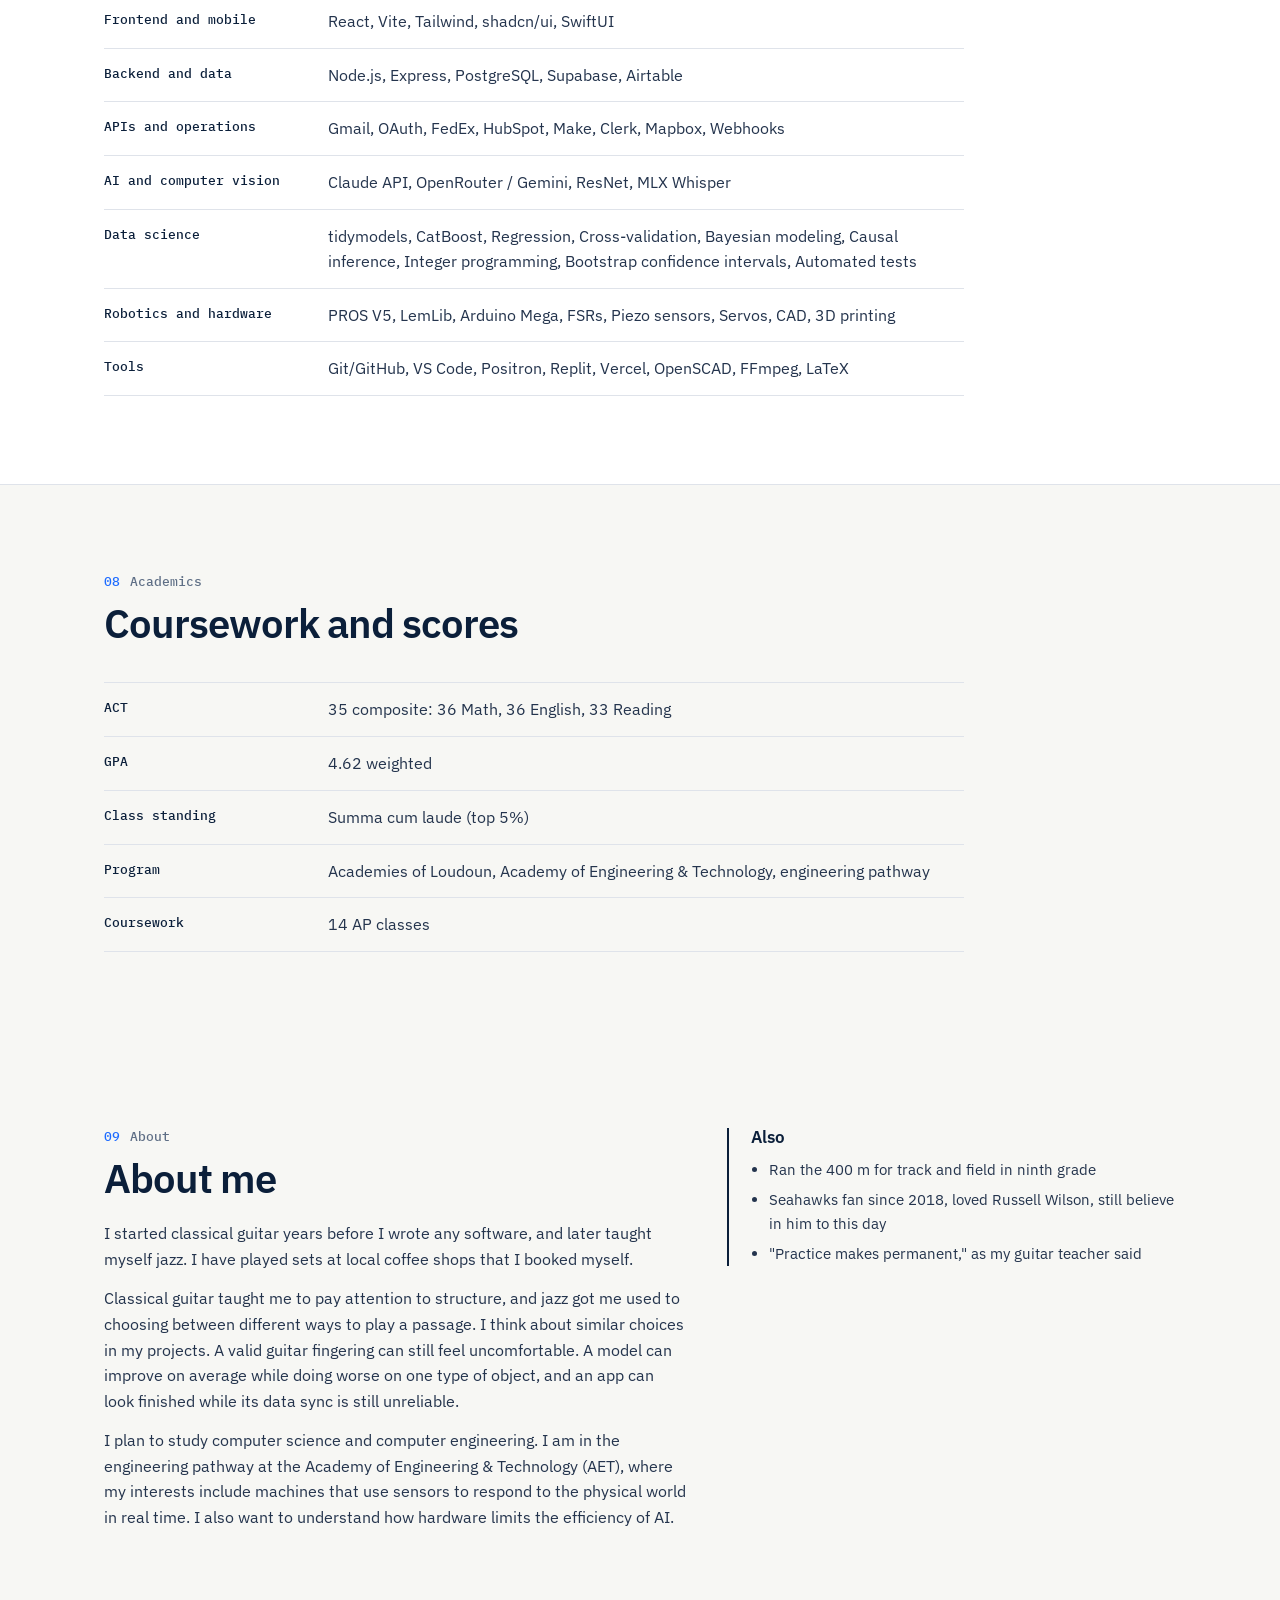
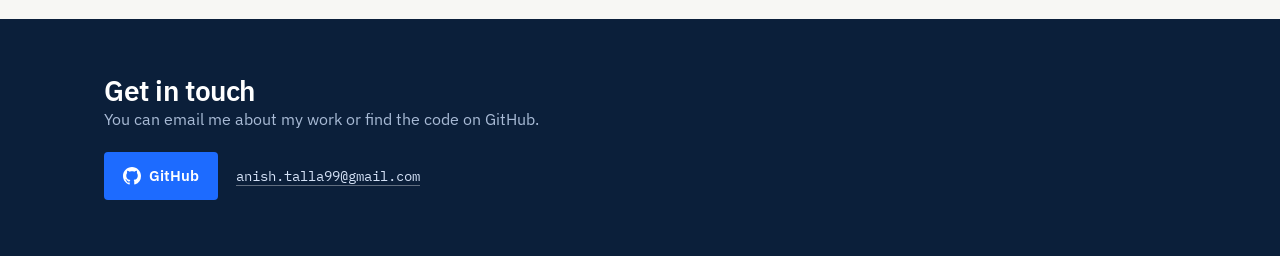
==== commit 8ae077f8: "Update homepage introduction tagline" ====
--- a/index.html
+++ b/index.html
@@ -151,7 +151,7 @@
     </div>
   </footer>
 
-  <script src="js/data.js?v=20261002f"></script>
+  <script src="js/data.js?v=20261002g"></script>
   <script src="js/covers.js?v=20260930c"></script>
   <script src="js/anim/hero.js?v=20260930c"></script>
   <script src="js/anim/fretboard.js?v=20261002a"></script>
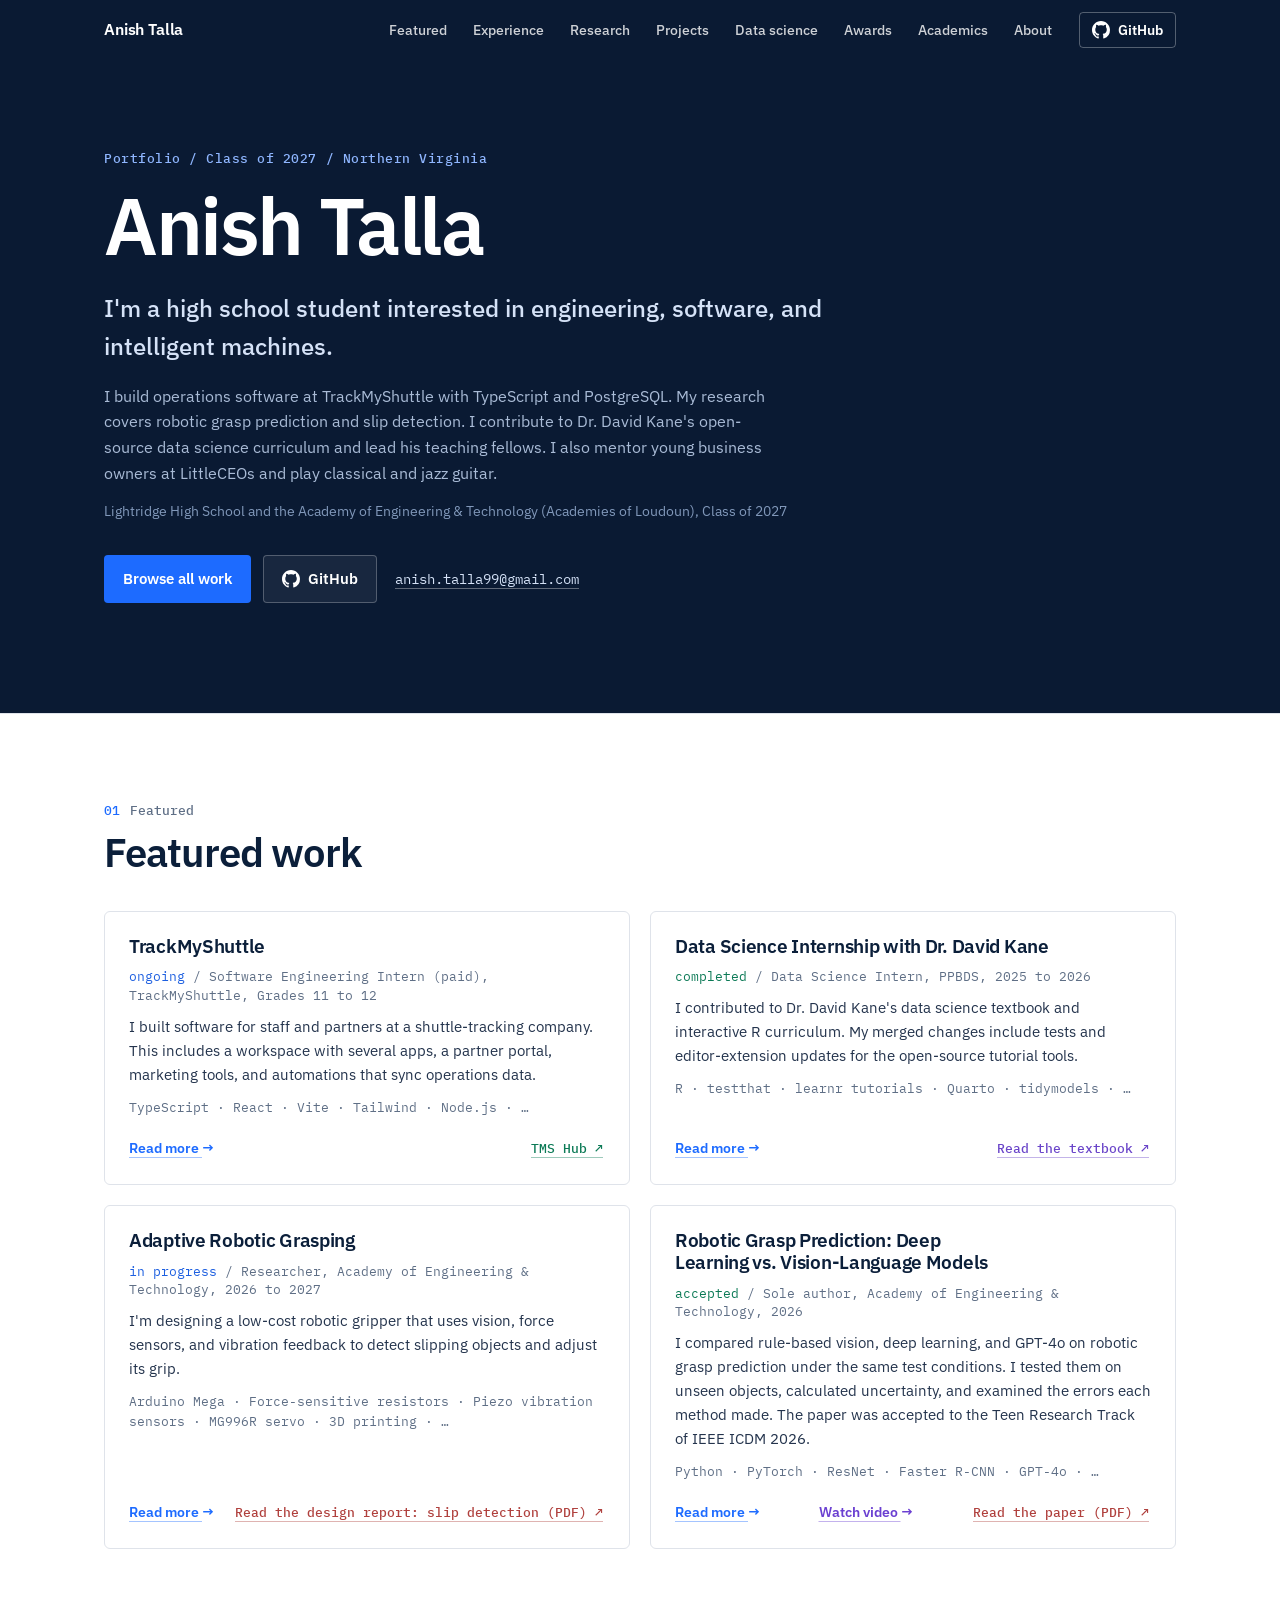
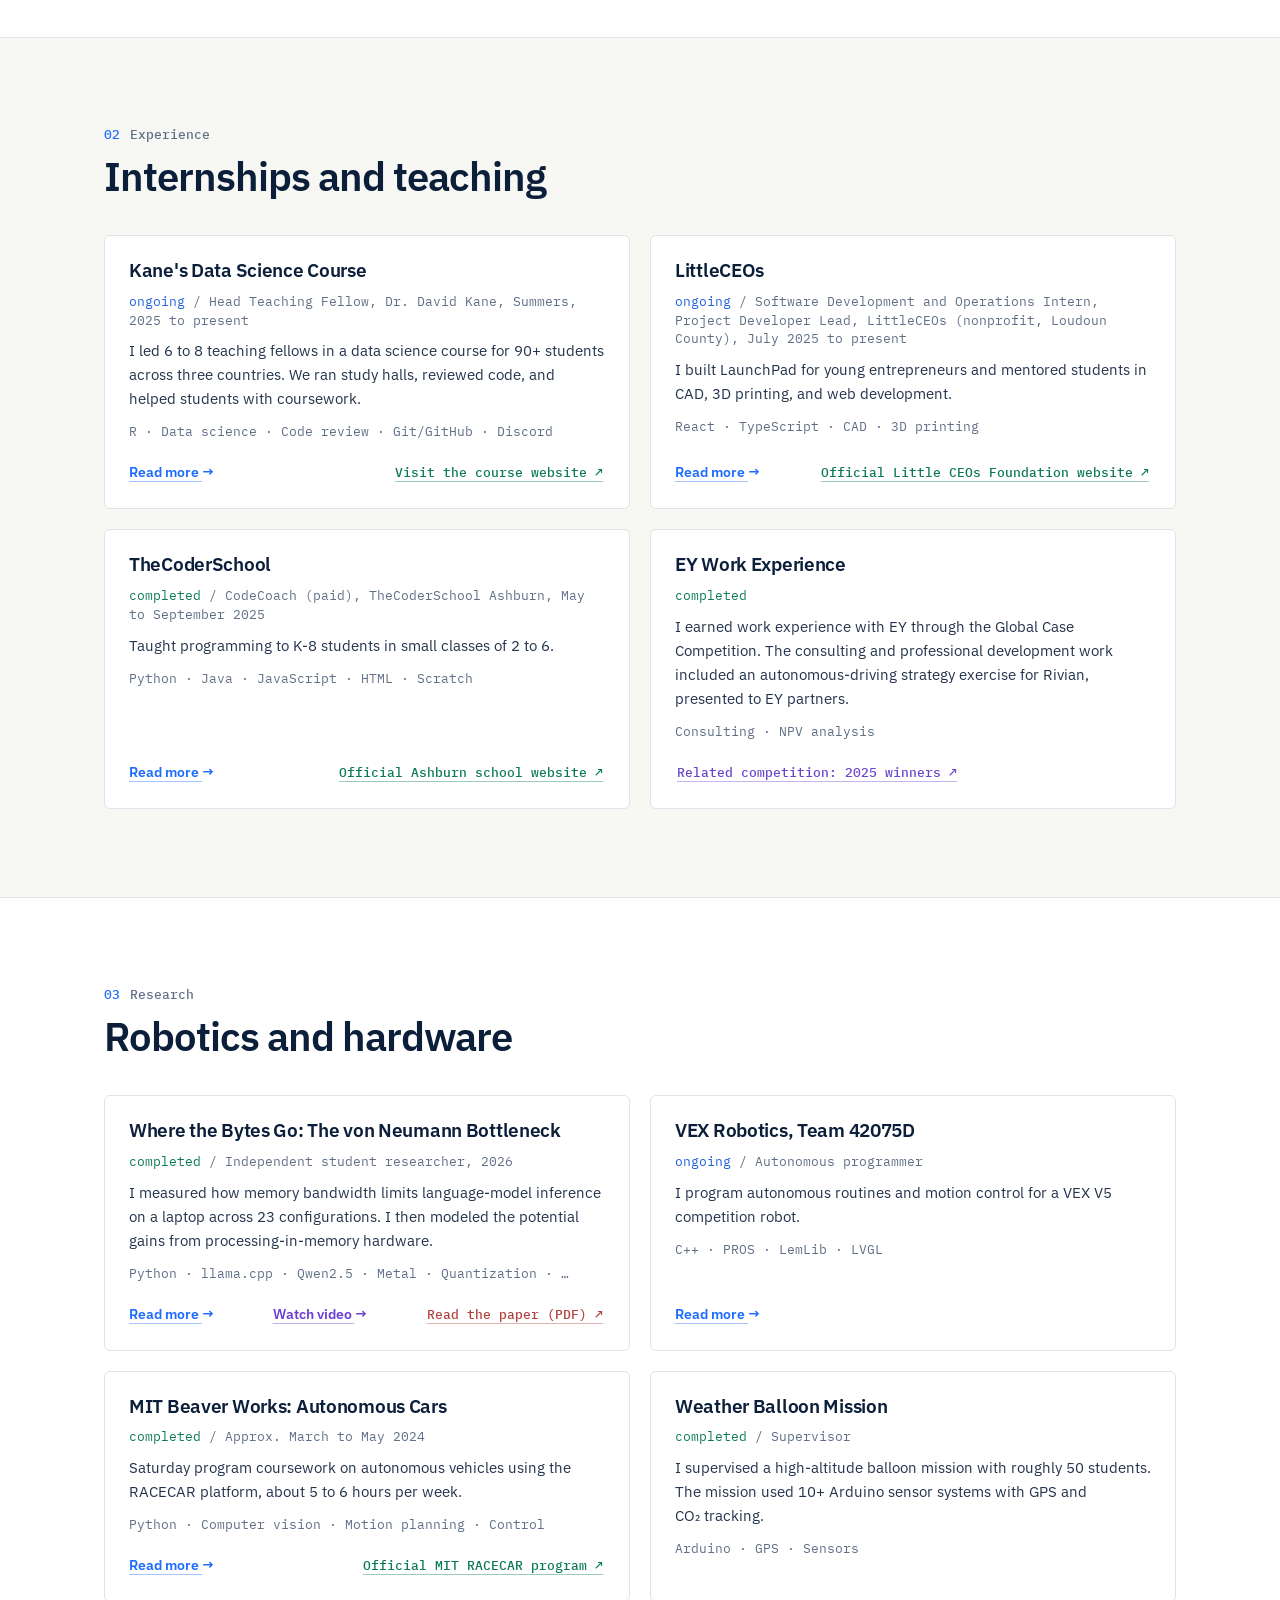
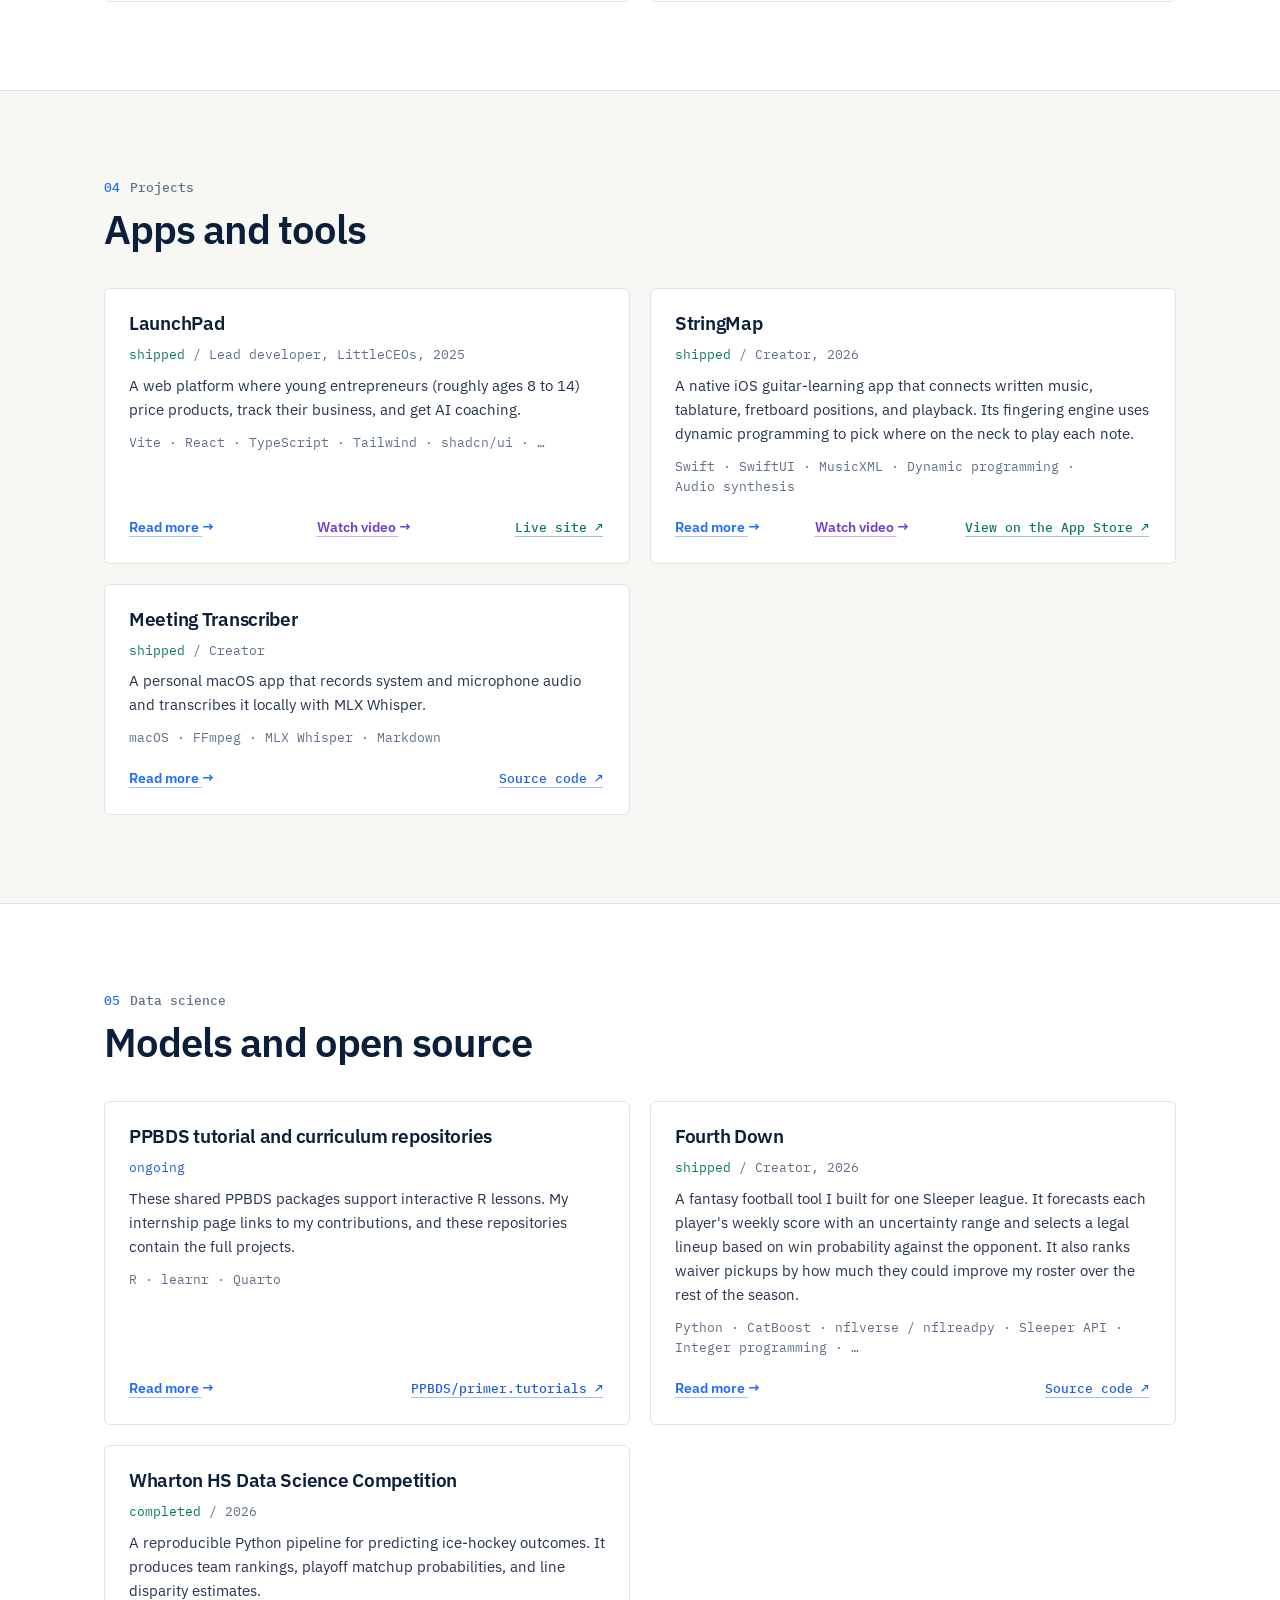
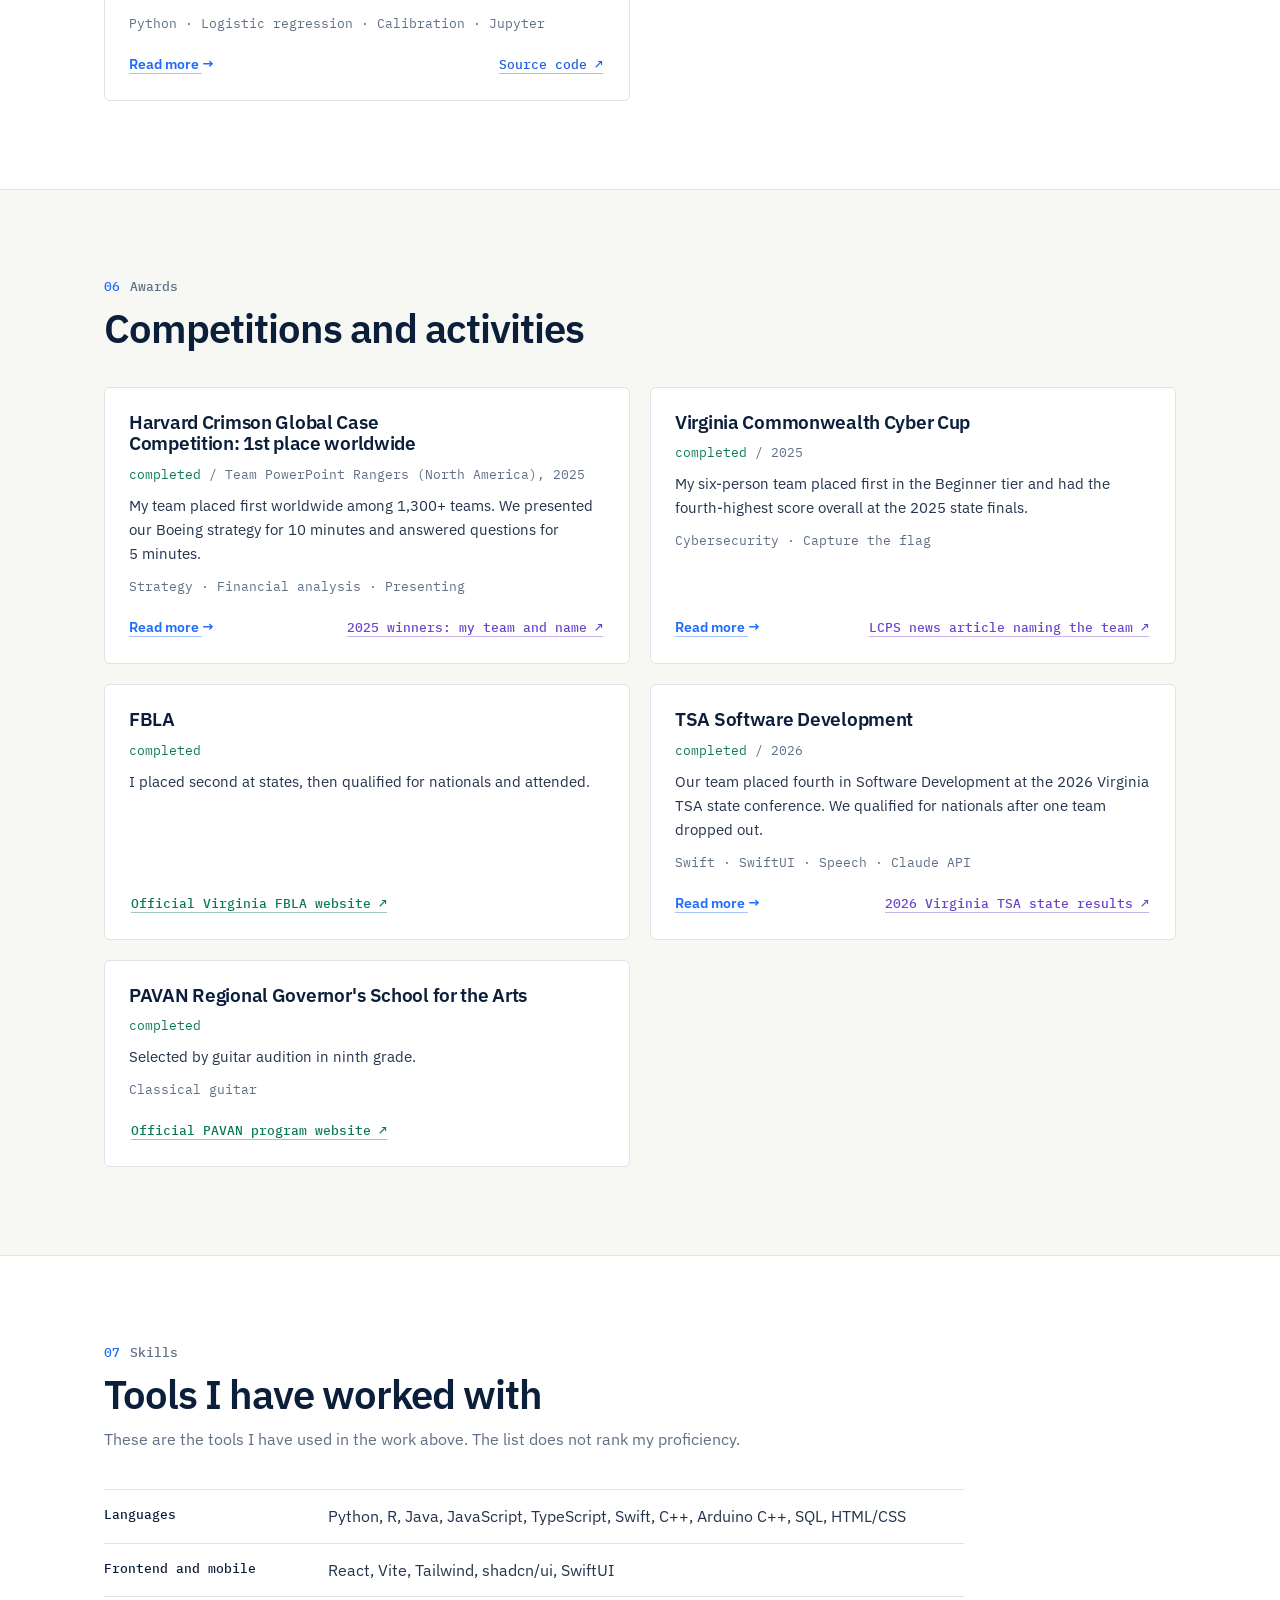
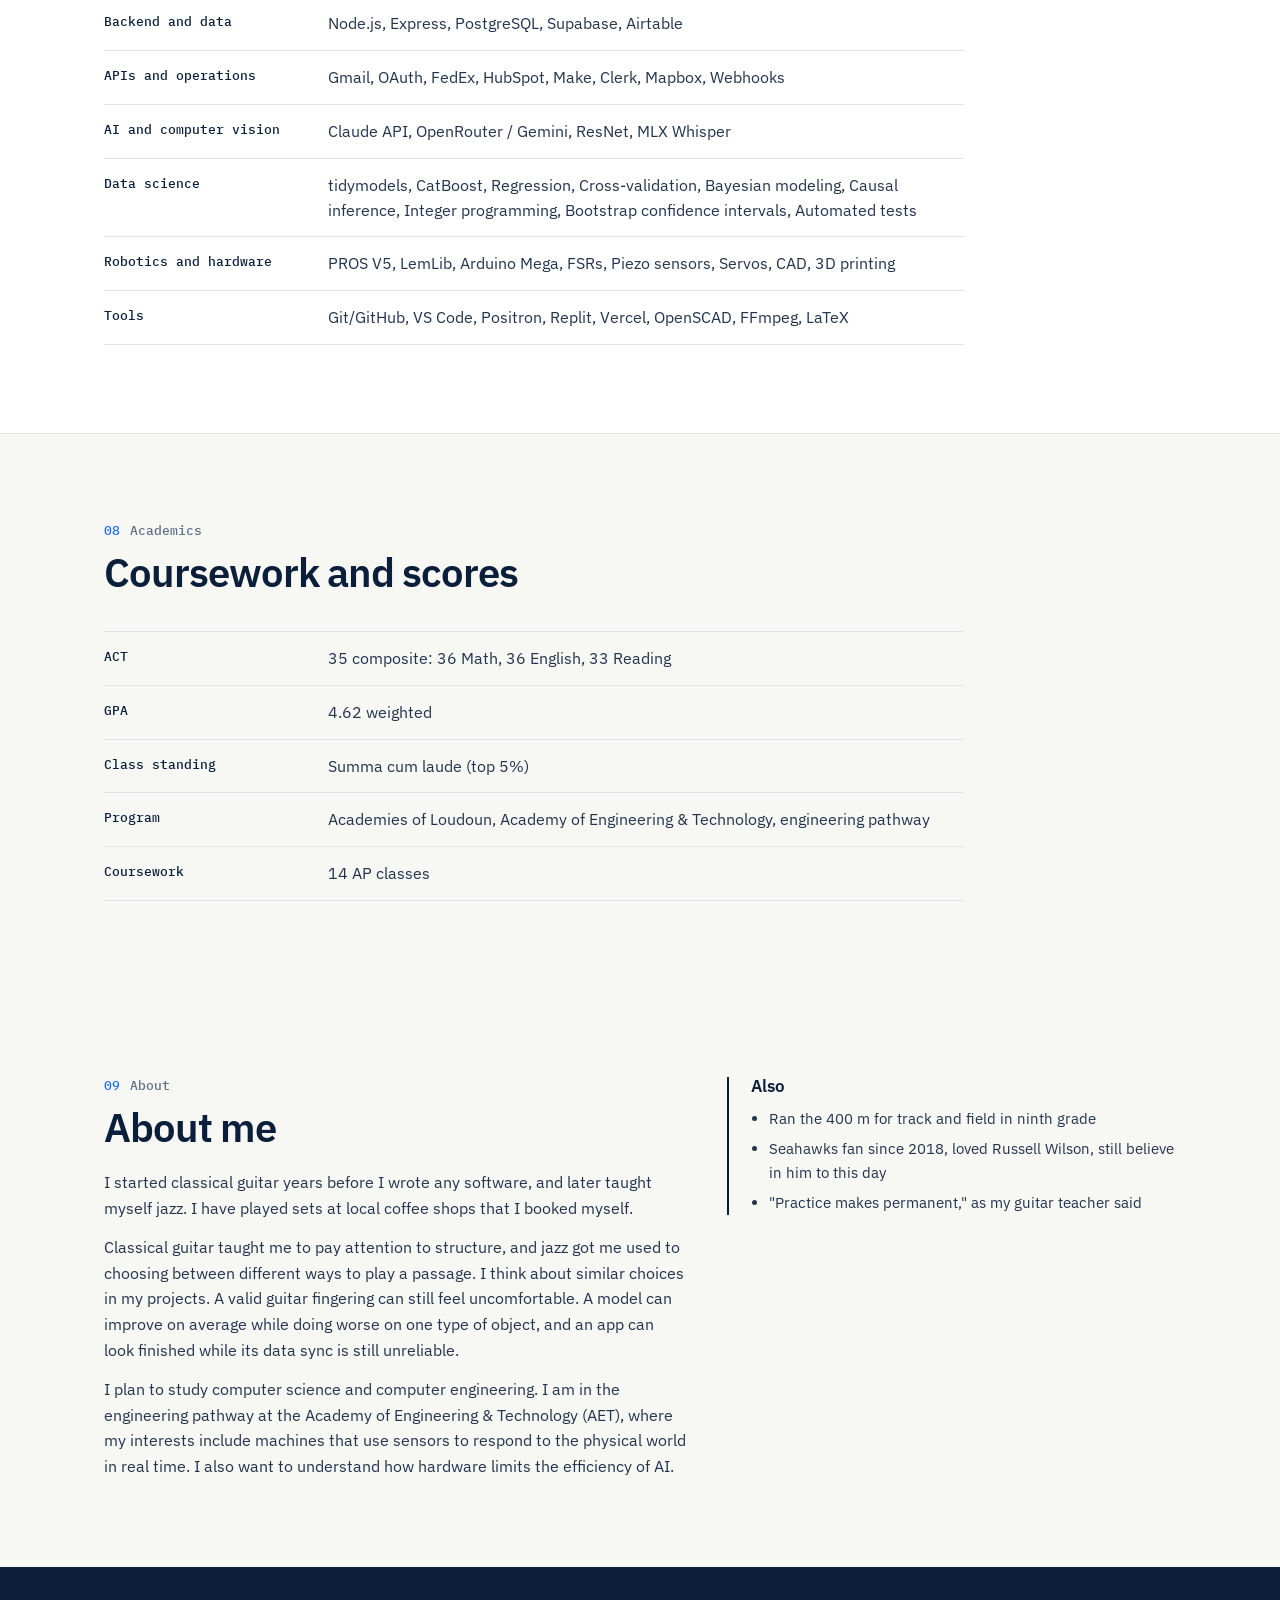
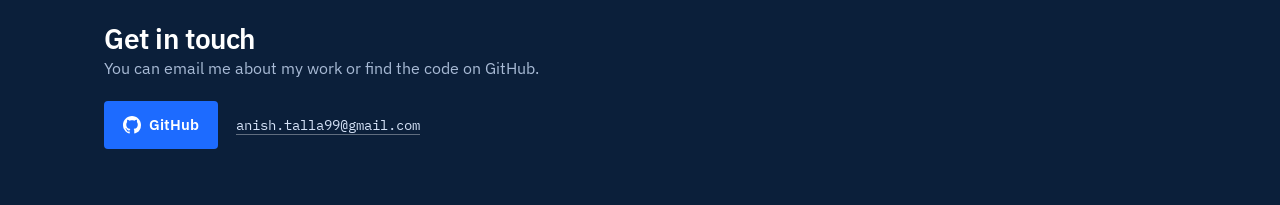
==== commit febc3a37: "Shorten homepage description" ====
--- a/index.html
+++ b/index.html
@@ -151,7 +151,7 @@
     </div>
   </footer>
 
-  <script src="js/data.js?v=20261002g"></script>
+  <script src="js/data.js?v=20261002h"></script>
   <script src="js/covers.js?v=20260930c"></script>
   <script src="js/anim/hero.js?v=20260930c"></script>
   <script src="js/anim/fretboard.js?v=20261002a"></script>
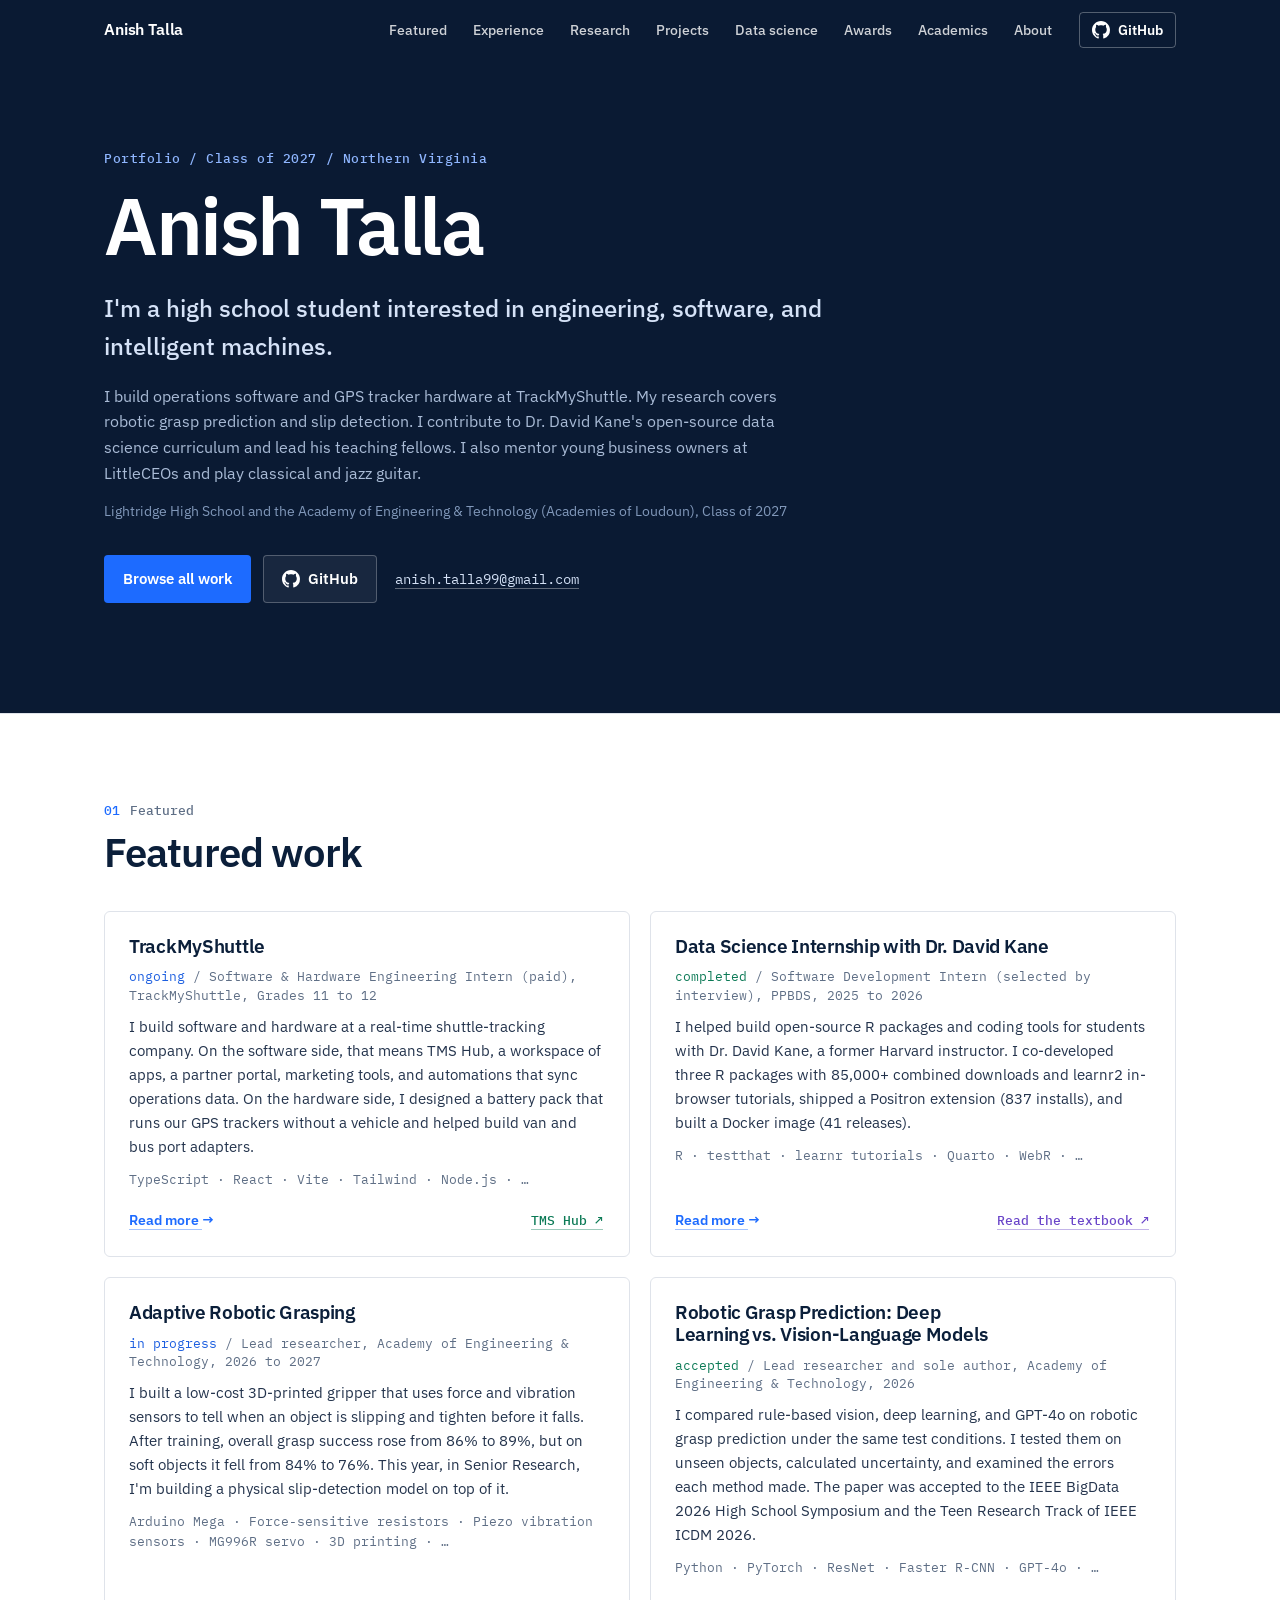
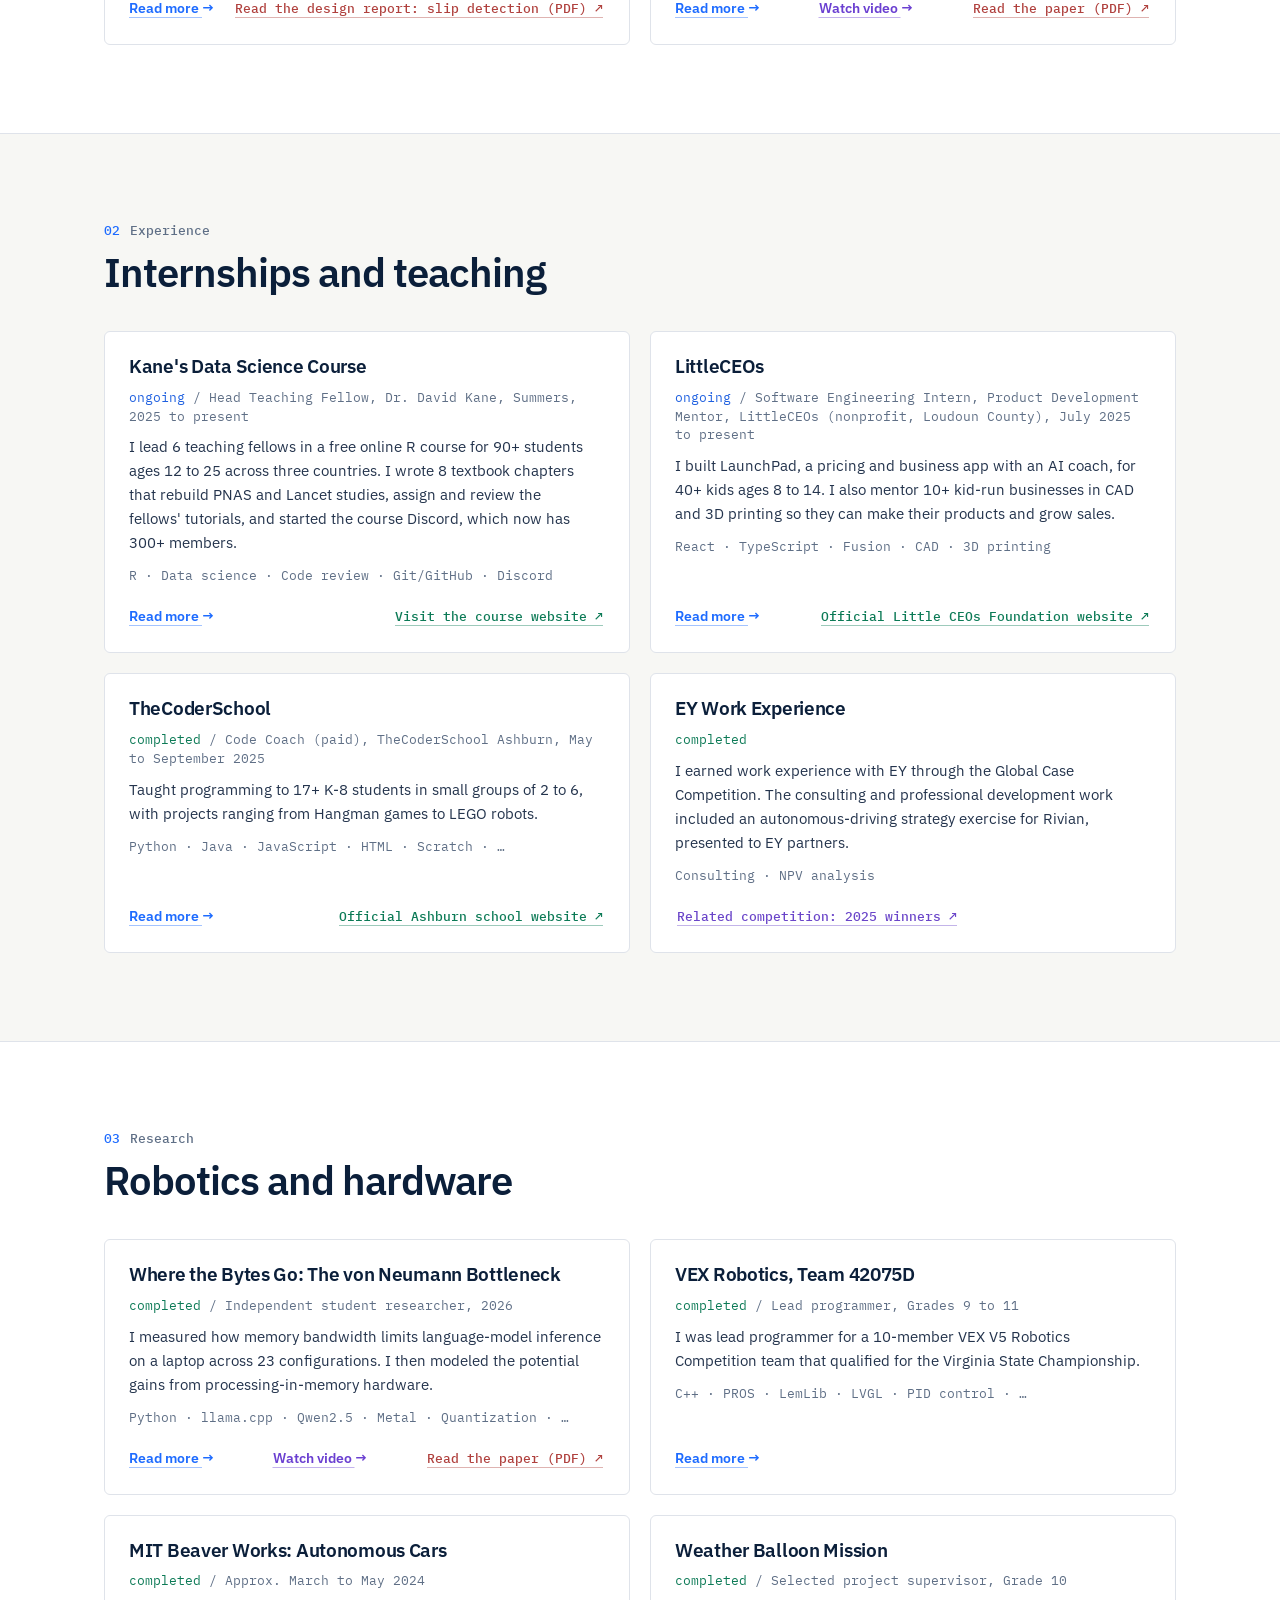
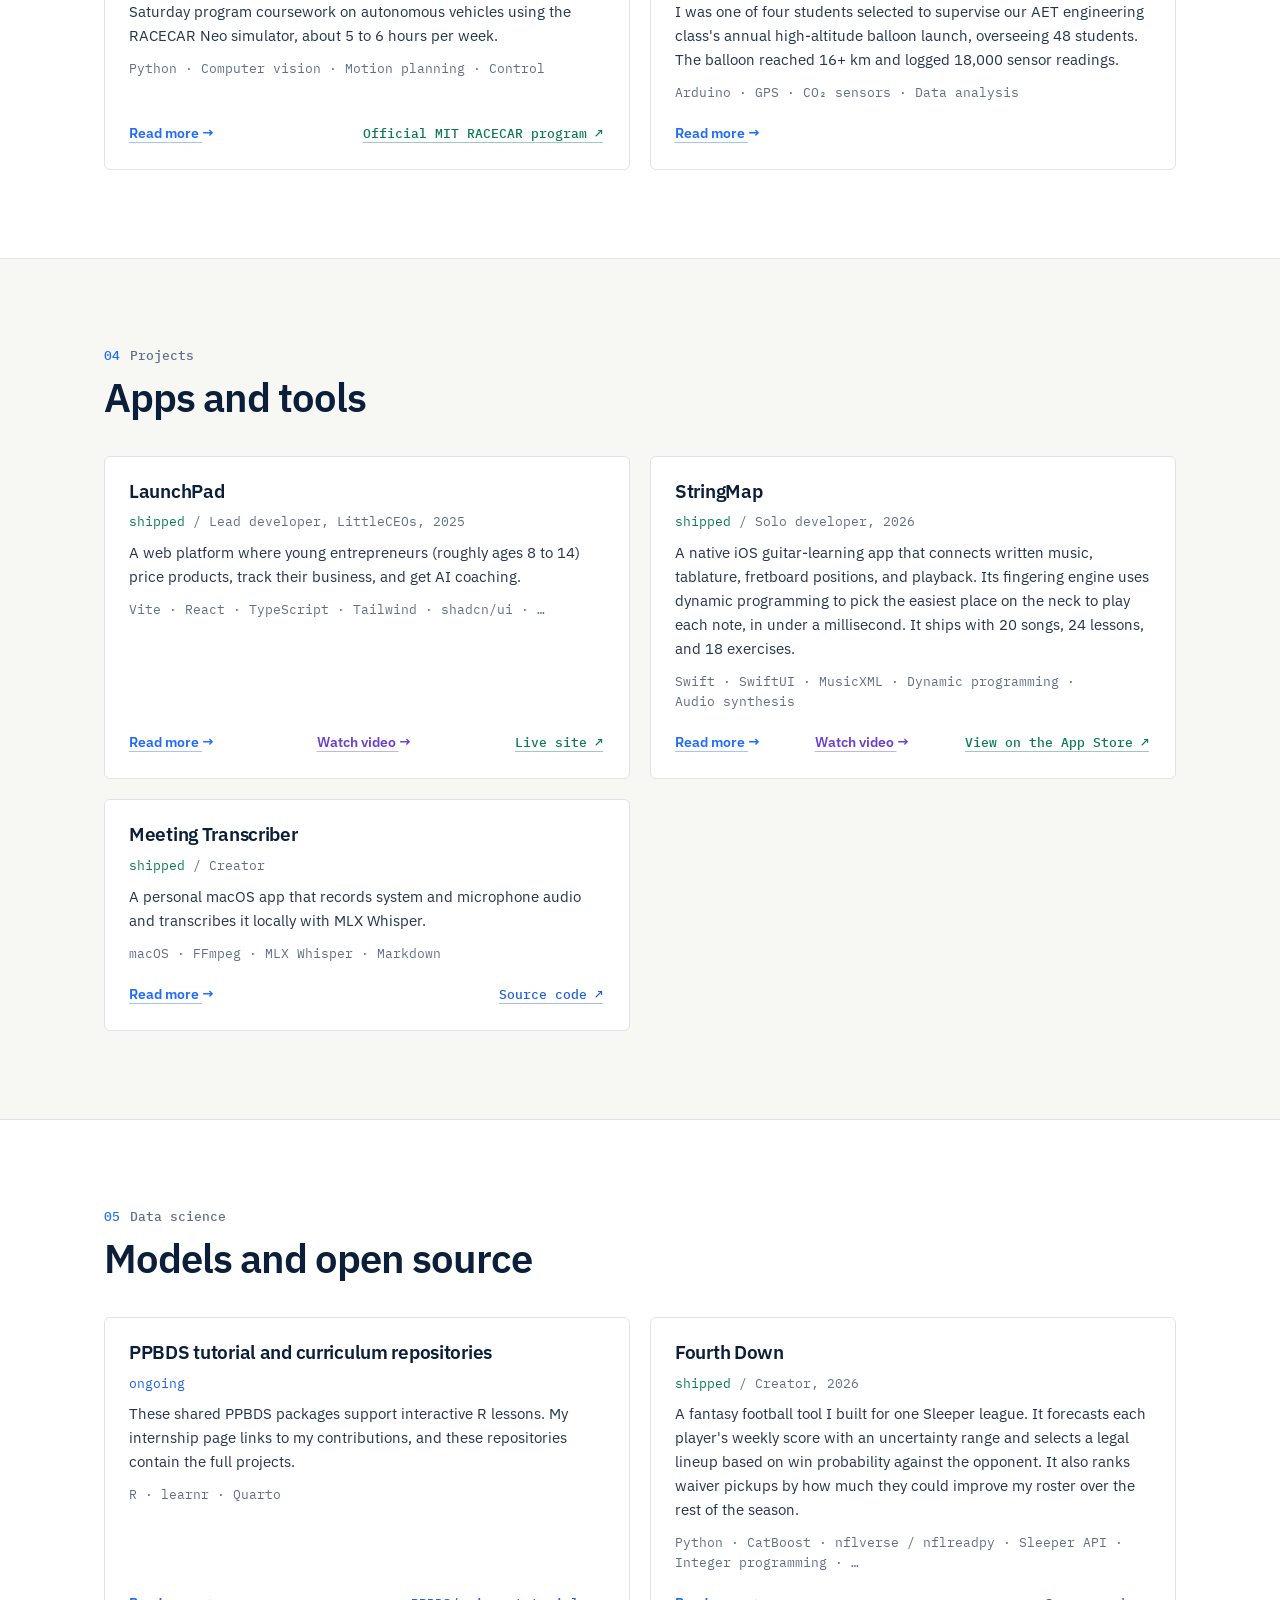
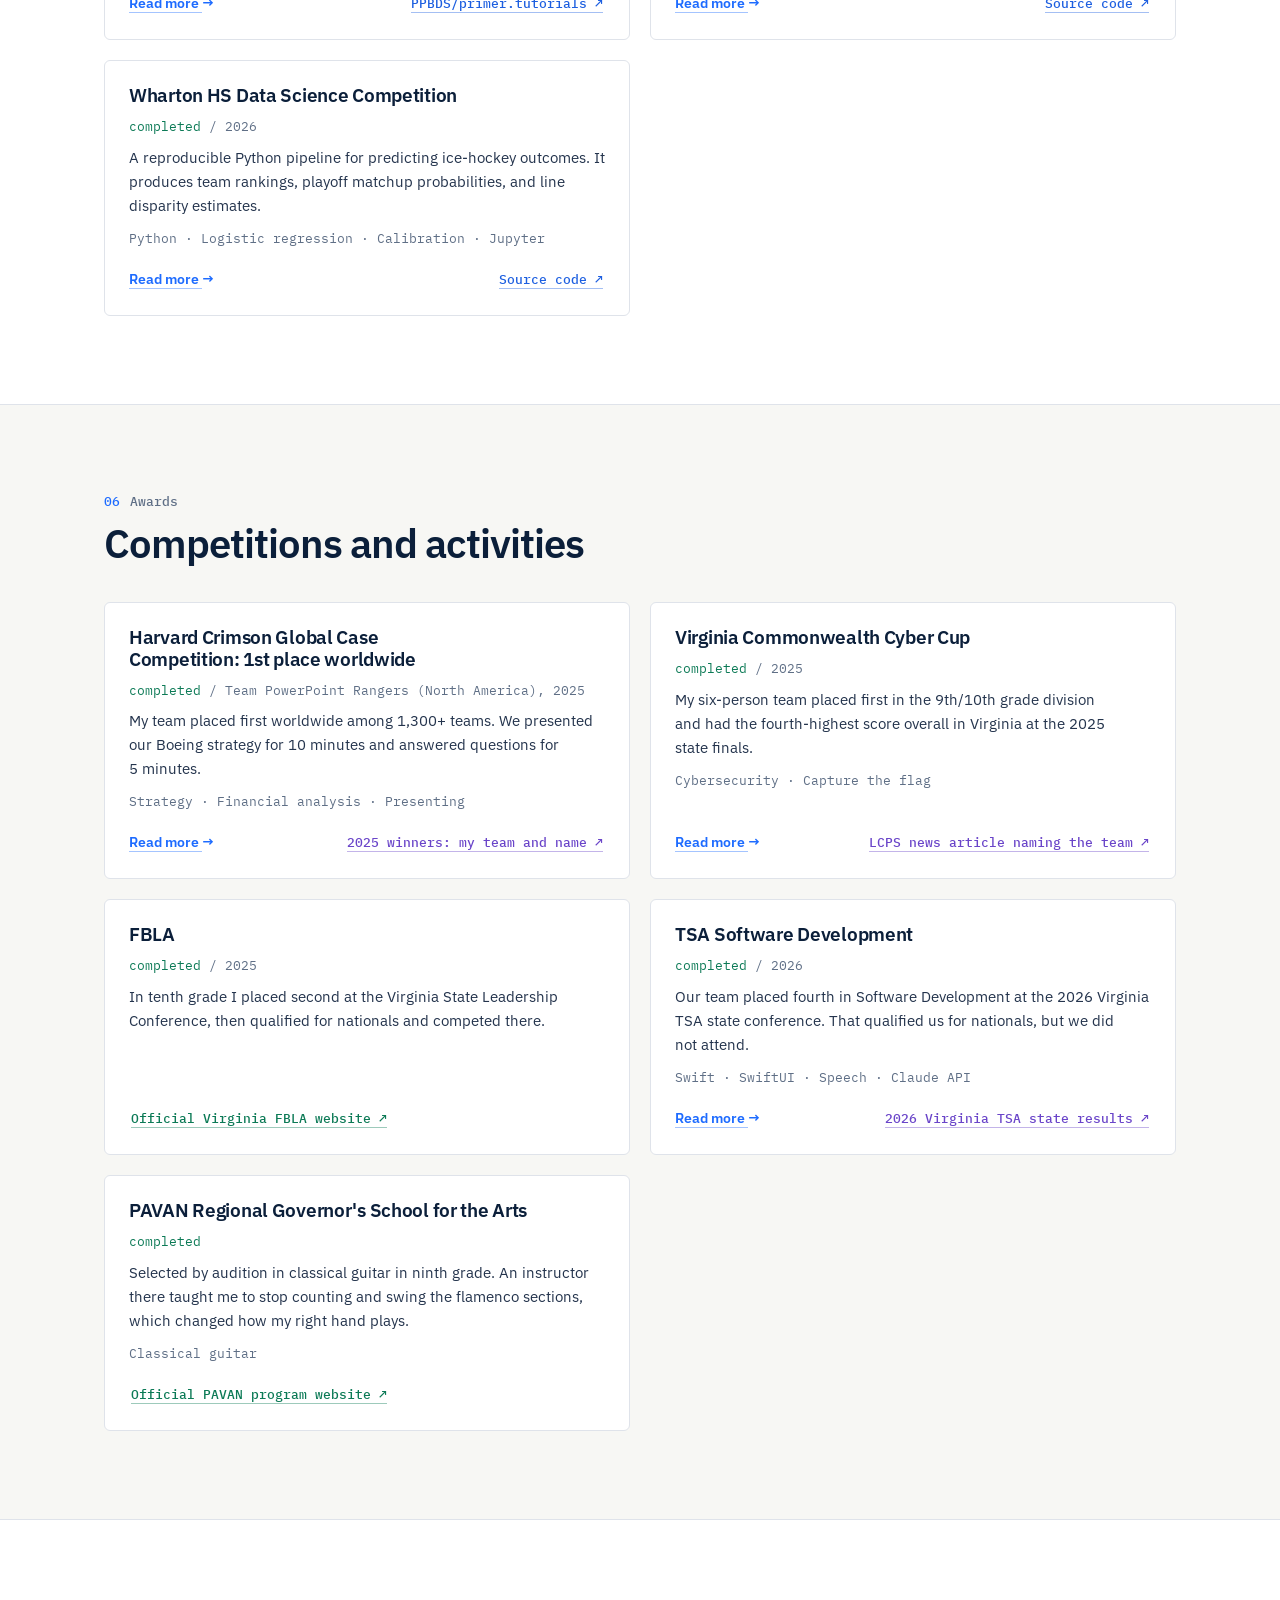
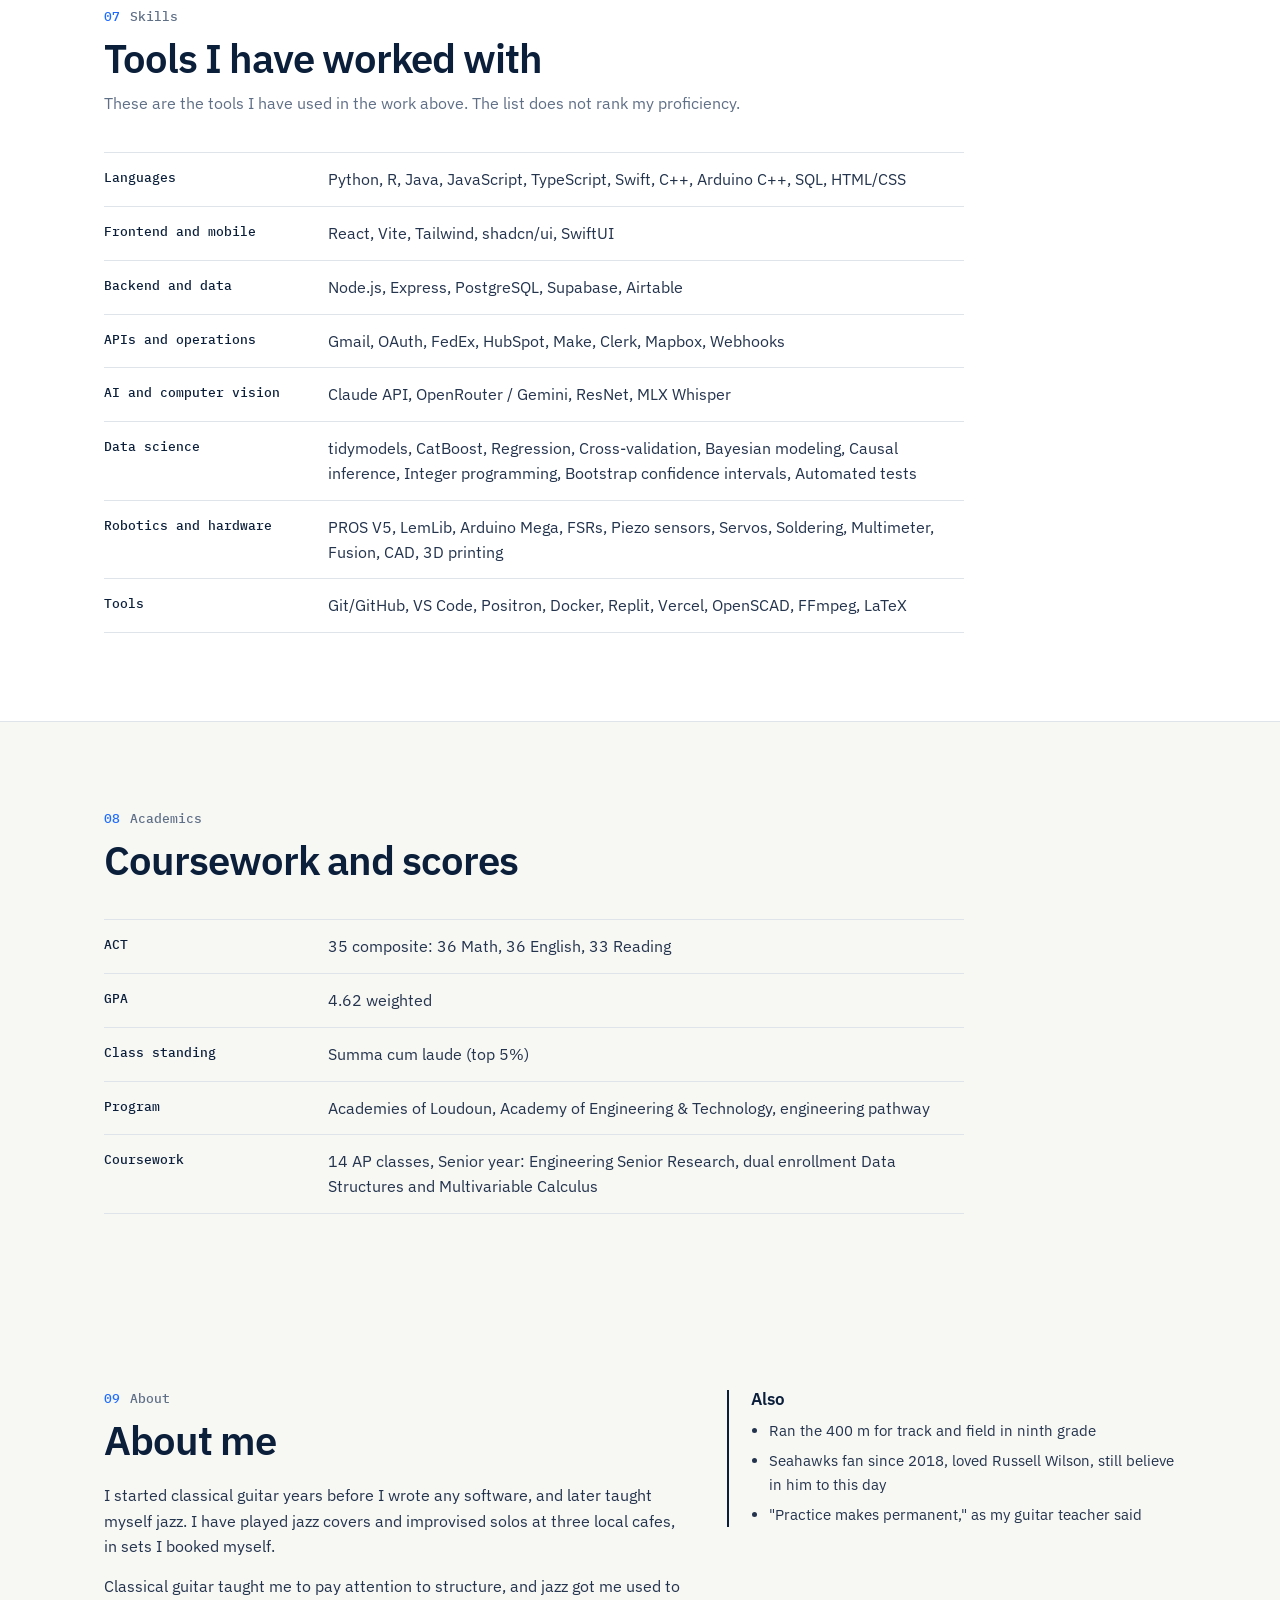
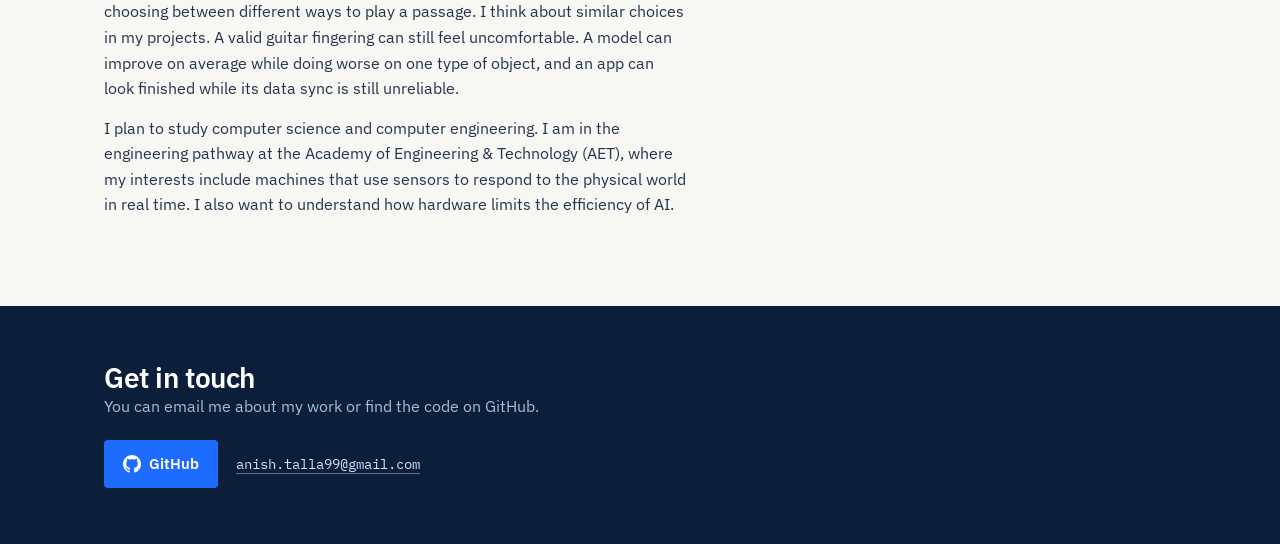
==== commit 0a2916c5: "Match site content to college activities, awards, and essays" ====
--- a/index.html
+++ b/index.html
@@ -128,7 +128,7 @@
           <div class="kicker"><b>09</b>About</div>
           <h2>About me</h2>
         </div>
-        <p>I started classical guitar years before I wrote any software, and later taught myself jazz. I have played sets at local coffee shops that I booked myself.</p>
+        <p>I started classical guitar years before I wrote any software, and later taught myself jazz. I have played jazz covers and improvised solos at three local cafes, in sets I booked myself.</p>
         <p>Classical guitar taught me to pay attention to structure, and jazz got me used to choosing between different ways to play a passage. I think about similar choices in my projects. A valid guitar fingering can still feel uncomfortable. A model can improve on average while doing worse on one type of object, and an app can look finished while its data sync is still unreliable.</p>
         <p>I plan to study computer science and computer engineering. I am in the engineering pathway at the Academy of Engineering &amp; Technology (AET), where my interests include machines that use sensors to respond to the physical world in real time. I also want to understand how hardware limits the efficiency of AI.</p>
       </div>
@@ -151,11 +151,11 @@
     </div>
   </footer>
 
-  <script src="js/data.js?v=20261002h"></script>
+  <script src="js/data.js?v=20261030a"></script>
   <script src="js/covers.js?v=20260930c"></script>
   <script src="js/anim/hero.js?v=20260930c"></script>
   <script src="js/anim/fretboard.js?v=20261002a"></script>
-  <script src="js/anim/gripper.js?v=20261002a"></script>
+  <script src="js/anim/gripper.js?v=20261030a"></script>
   <script src="js/anim/sync.js?v=20261002a"></script>
   <script src="js/common.js?v=20261002b"></script>
   <script src="js/main.js?v=20261002f"></script>
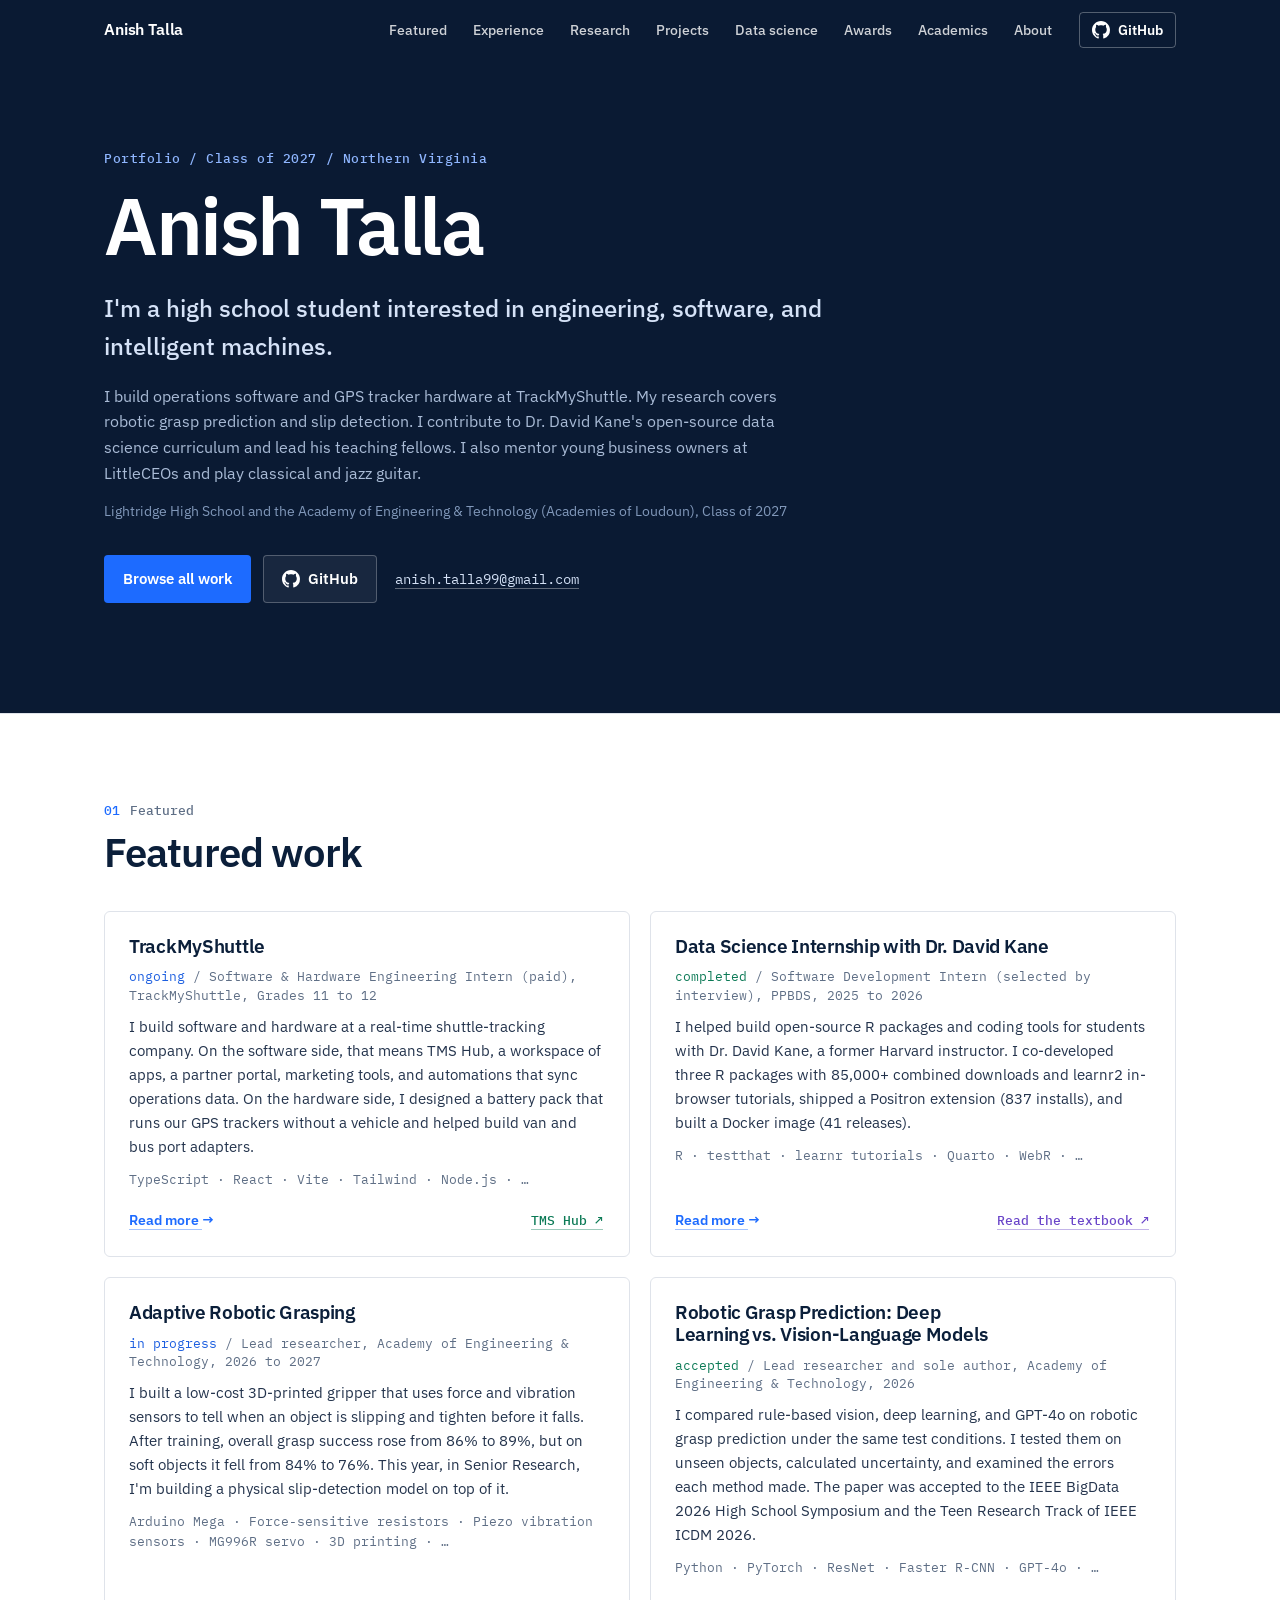
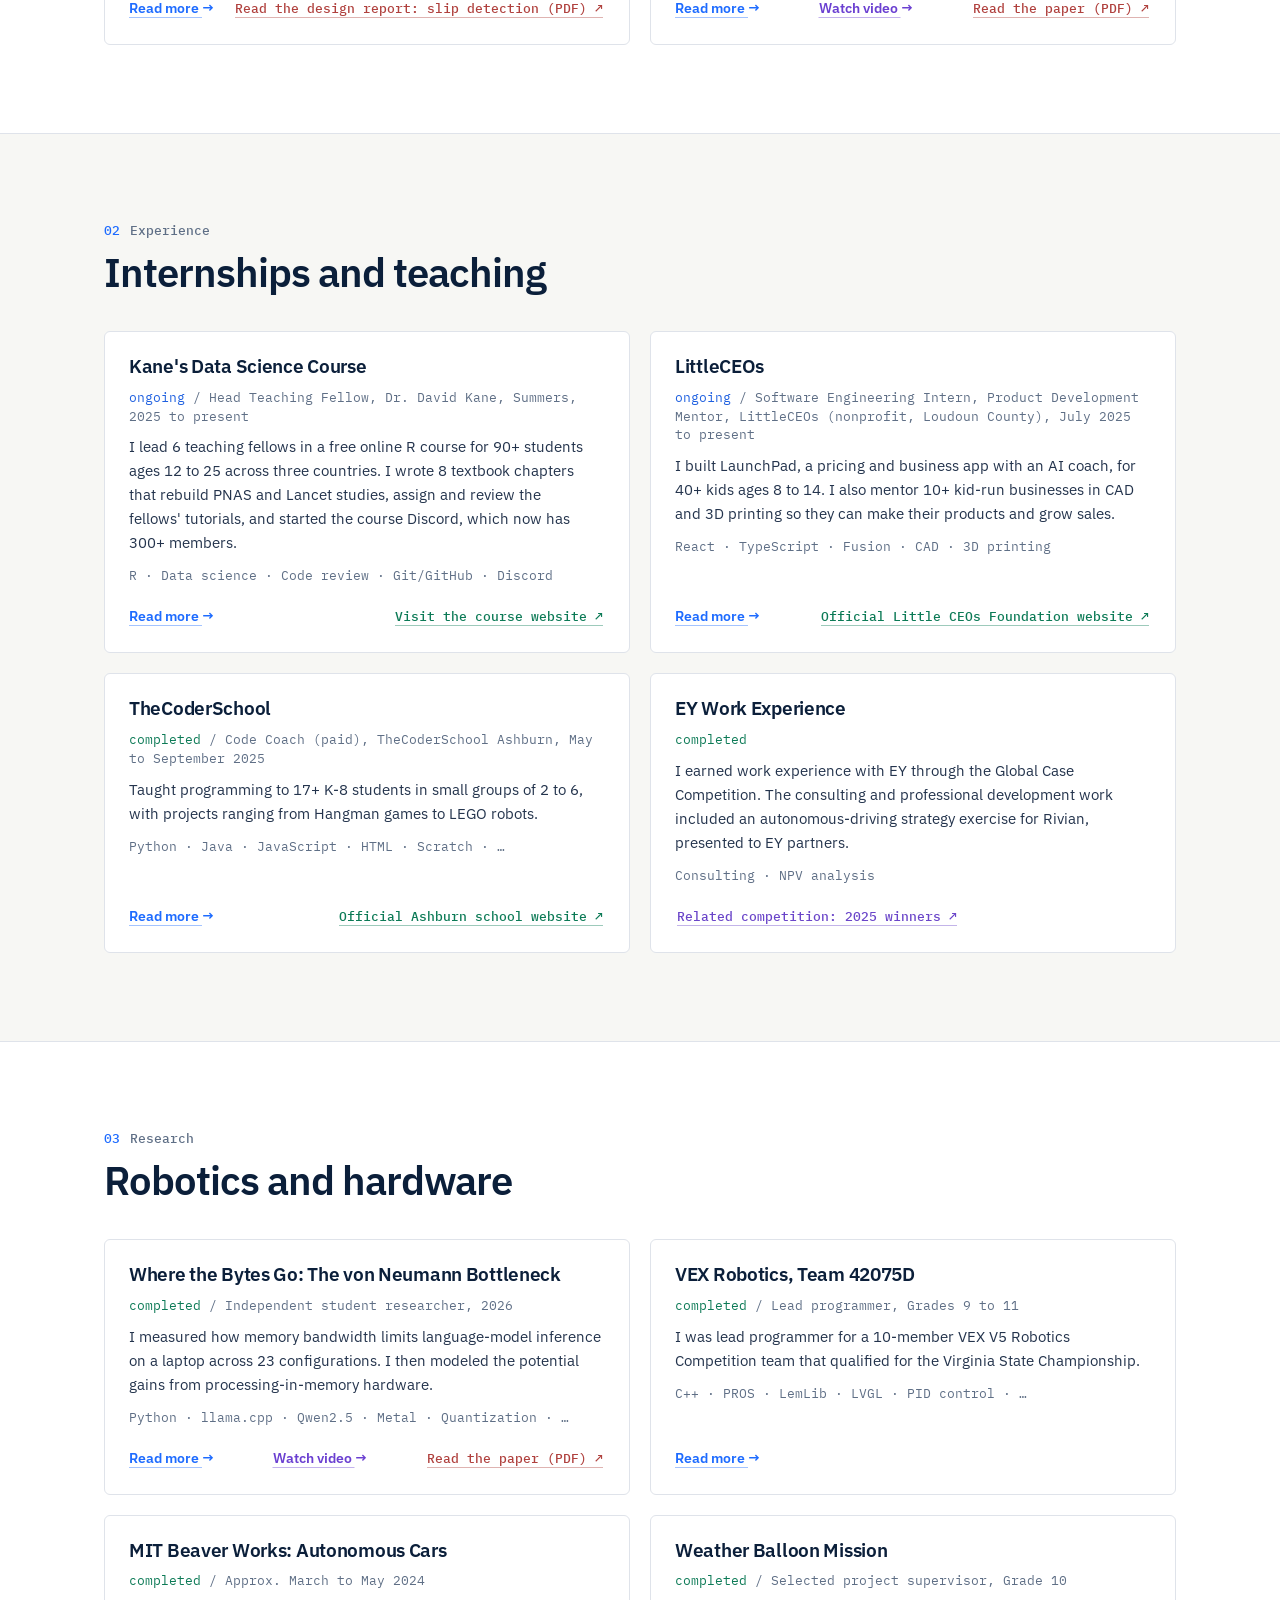
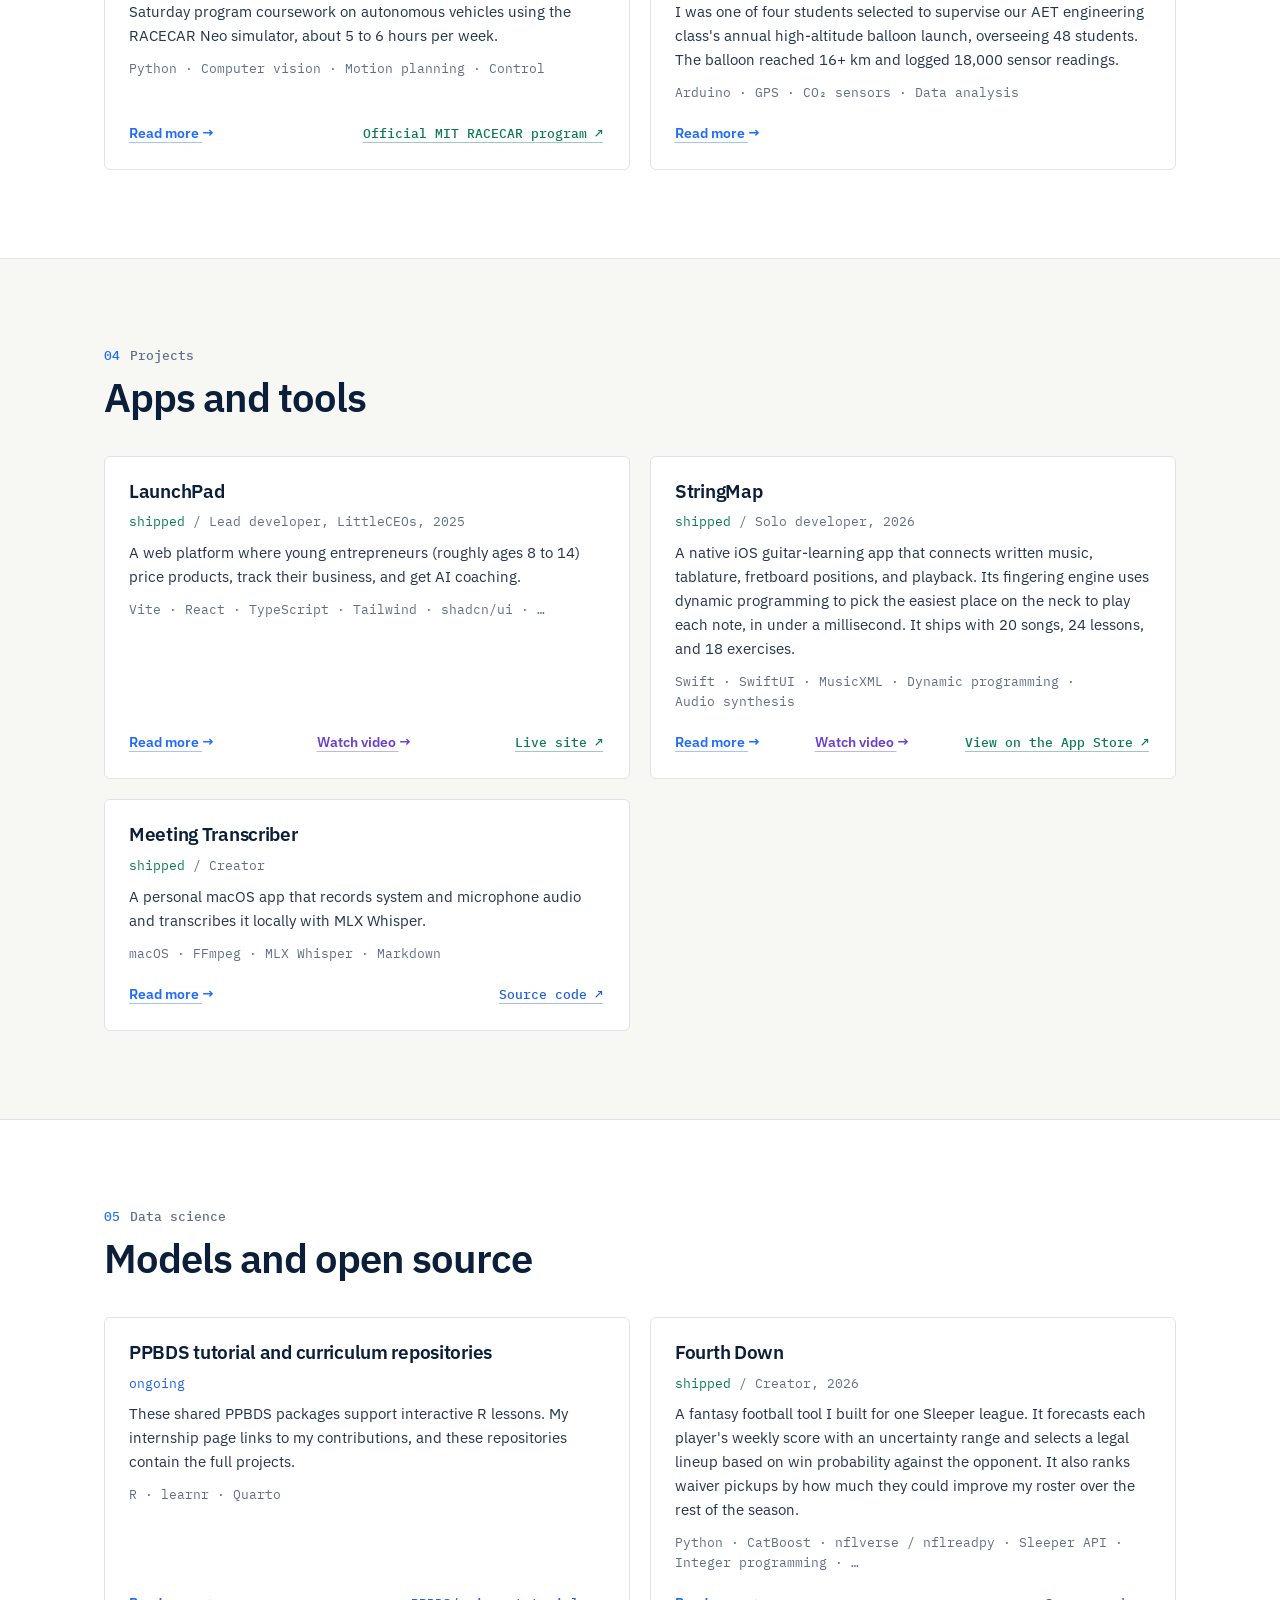
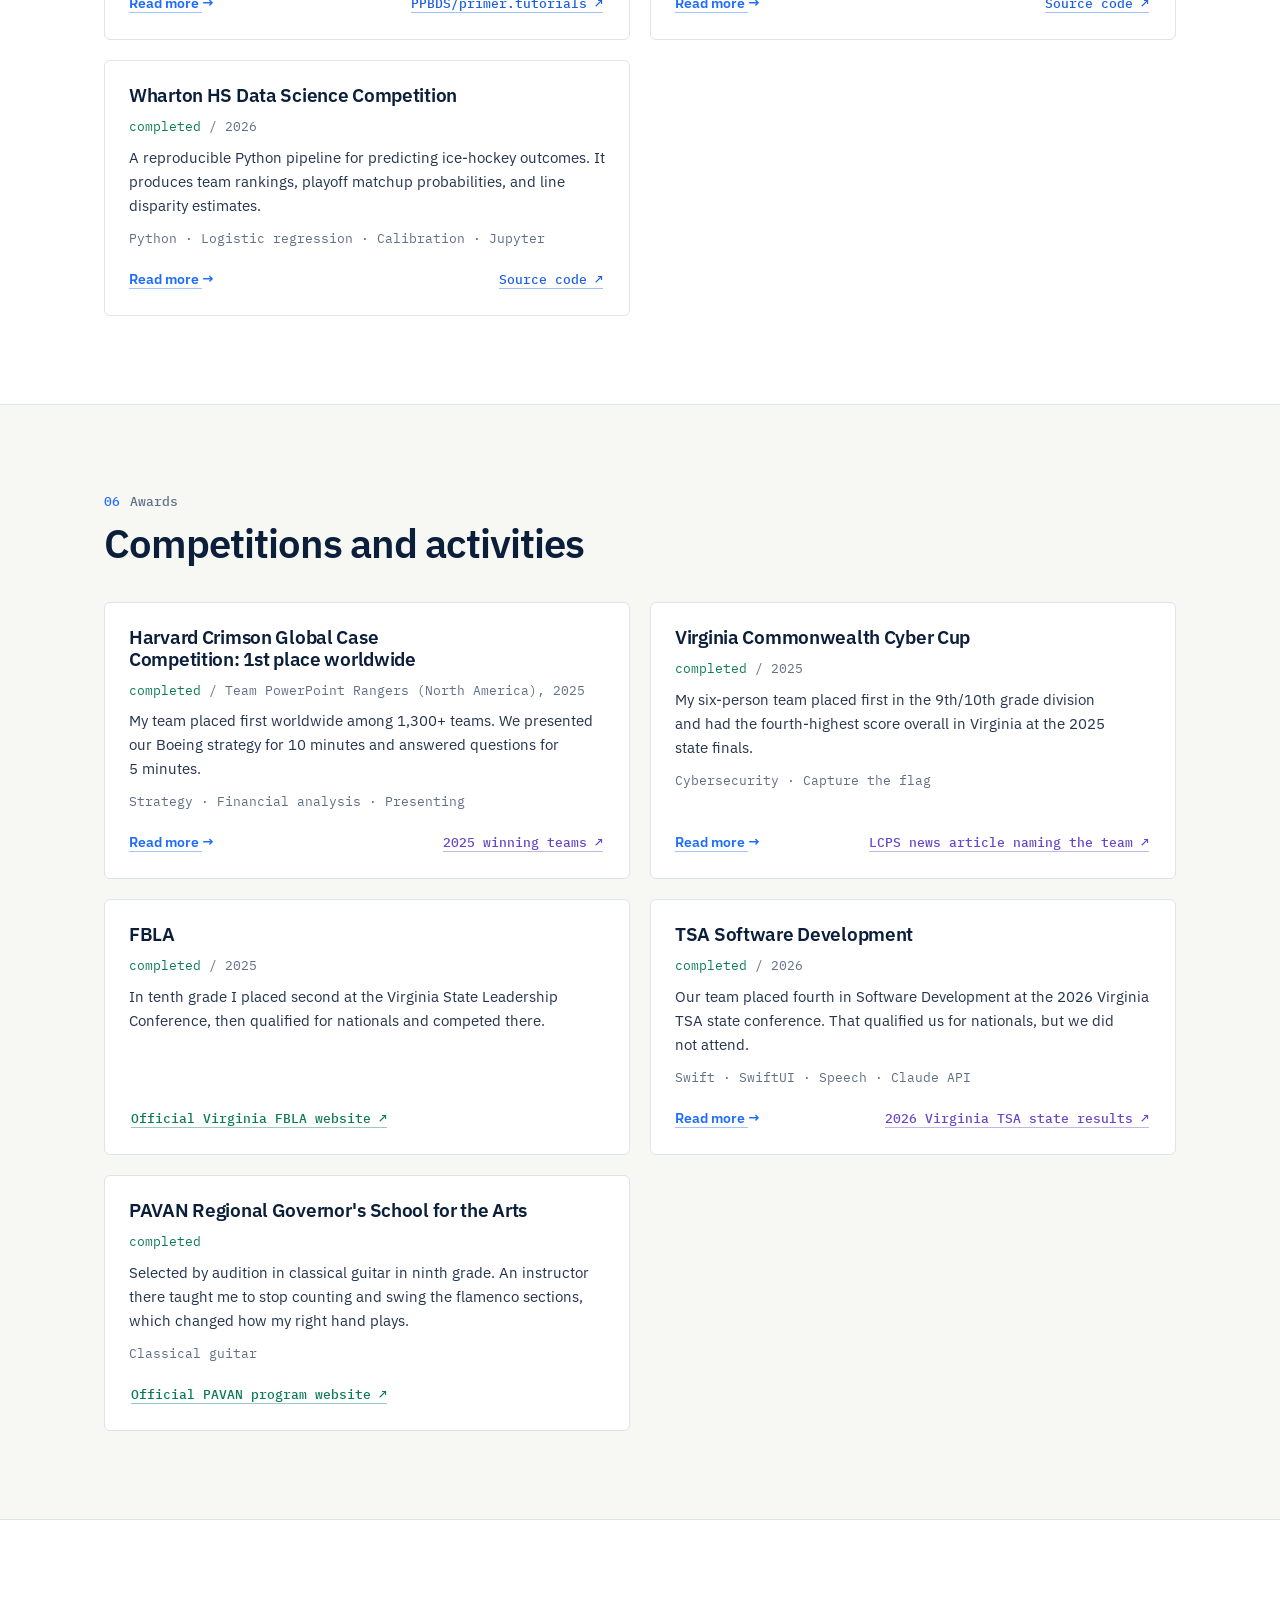
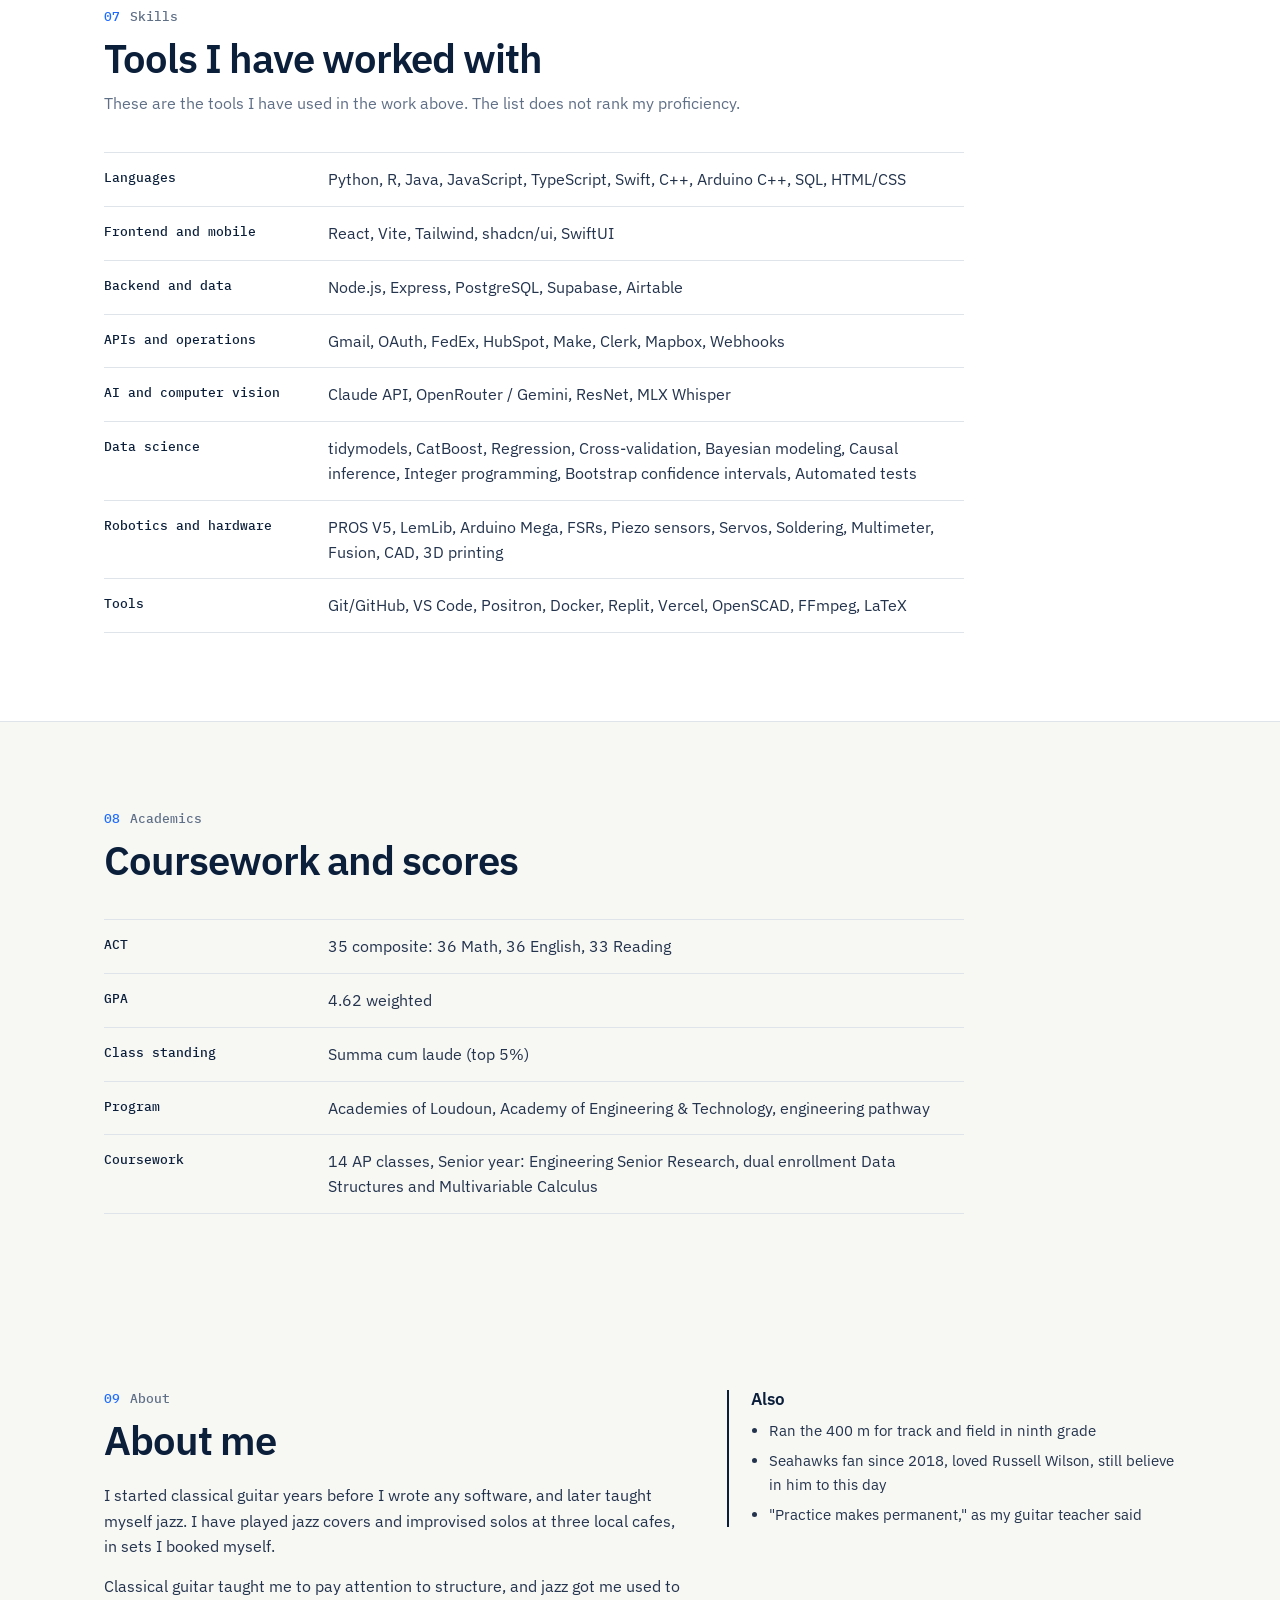
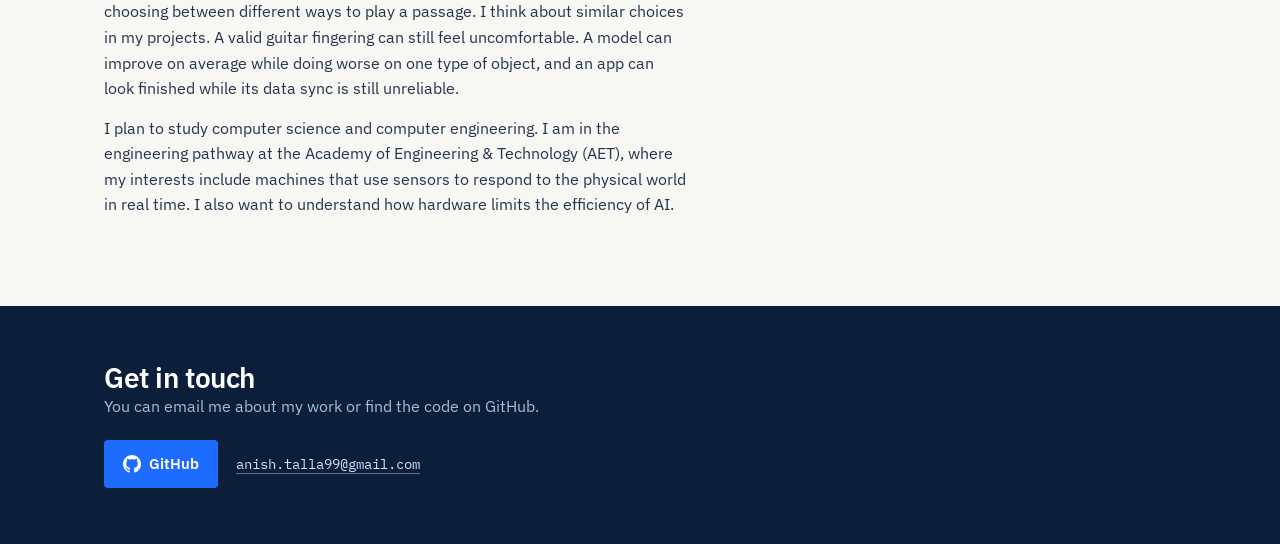
==== commit 0da607ec: "Replace evidence wording with links" ====
--- a/index.html
+++ b/index.html
@@ -11,7 +11,7 @@
   <link rel="preconnect" href="https://fonts.googleapis.com">
   <link rel="preconnect" href="https://fonts.gstatic.com" crossorigin>
   <link href="https://fonts.googleapis.com/css2?family=IBM+Plex+Mono:wght@400;500;600&family=IBM+Plex+Sans:wght@400;500;600;700&display=swap" rel="stylesheet">
-  <link rel="stylesheet" href="css/styles.css?v=20261002b">
+  <link rel="stylesheet" href="css/styles.css?v=20261030b">
 </head>
 <body>
   <a class="skip" href="#index">Skip to content</a>
@@ -151,13 +151,13 @@
     </div>
   </footer>
 
-  <script src="js/data.js?v=20261030a"></script>
+  <script src="js/data.js?v=20261030b"></script>
   <script src="js/covers.js?v=20260930c"></script>
   <script src="js/anim/hero.js?v=20260930c"></script>
   <script src="js/anim/fretboard.js?v=20261002a"></script>
   <script src="js/anim/gripper.js?v=20261030a"></script>
   <script src="js/anim/sync.js?v=20261002a"></script>
-  <script src="js/common.js?v=20261002b"></script>
+  <script src="js/common.js?v=20261030b"></script>
   <script src="js/main.js?v=20261002f"></script>
 </body>
 </html>
--- a/css/styles.css
+++ b/css/styles.css
@@ -312,13 +312,13 @@
 .cv-dash { animation: cv-dash 0.9s linear infinite; }
 @keyframes cv-dash { to { stroke-dashoffset: 22; } }
 
-/* ---------- stretched card link + real evidence links ---------- */
+/* ---------- stretched card link + project links ---------- */
 .card .go::after { content: ""; position: absolute; inset: 0; border-radius: var(--radius); }
 .card .go:hover { text-decoration: none; }
 .card a.ext { position: relative; z-index: 1; }
 .card a.ext:hover, .row a.ev:hover { text-decoration: underline; text-underline-offset: 3px; }
 
-/* ---------- text colors that group by state and by kind of evidence ---------- */
+/* ---------- text colors that group by state and by kind of link ---------- */
 .c-done { color: #0c7a56 !important; }
 .c-active { color: #1d5fe0 !important; }
 .c-early { color: #a5640c !important; }
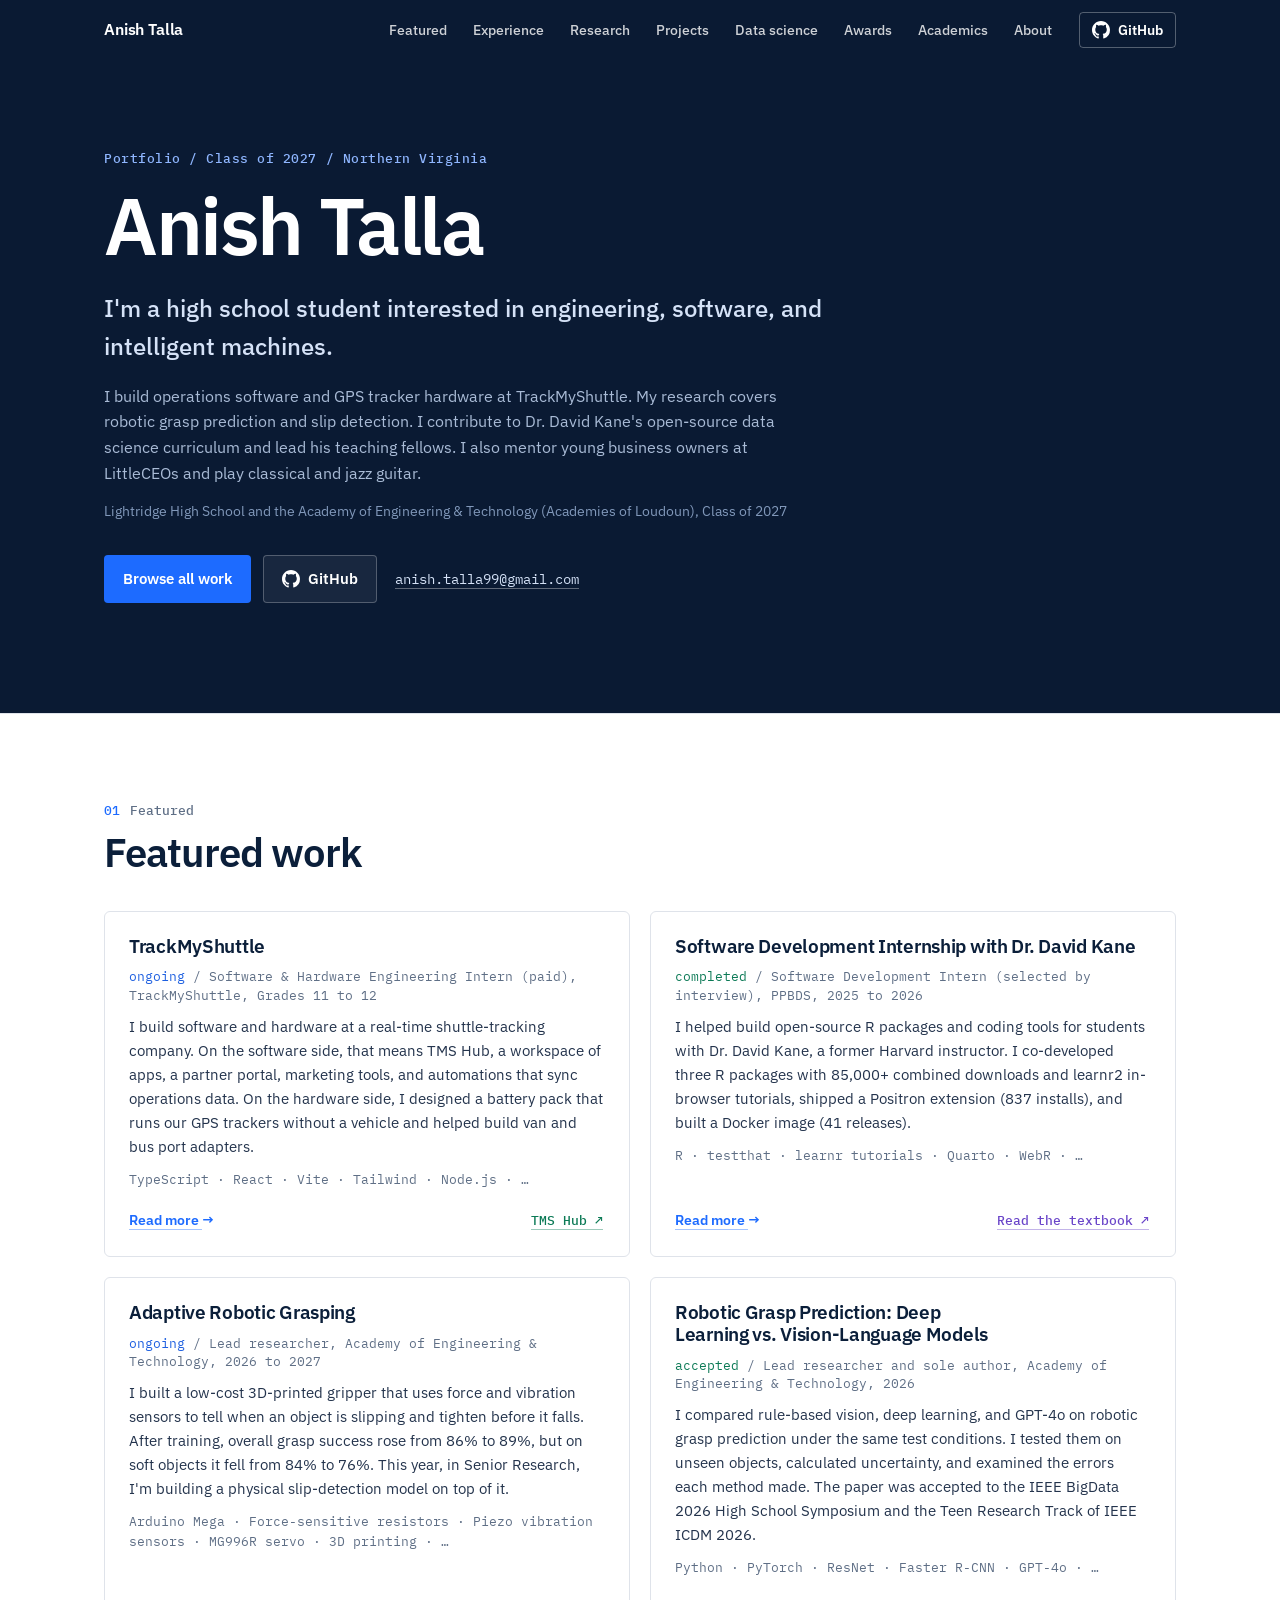
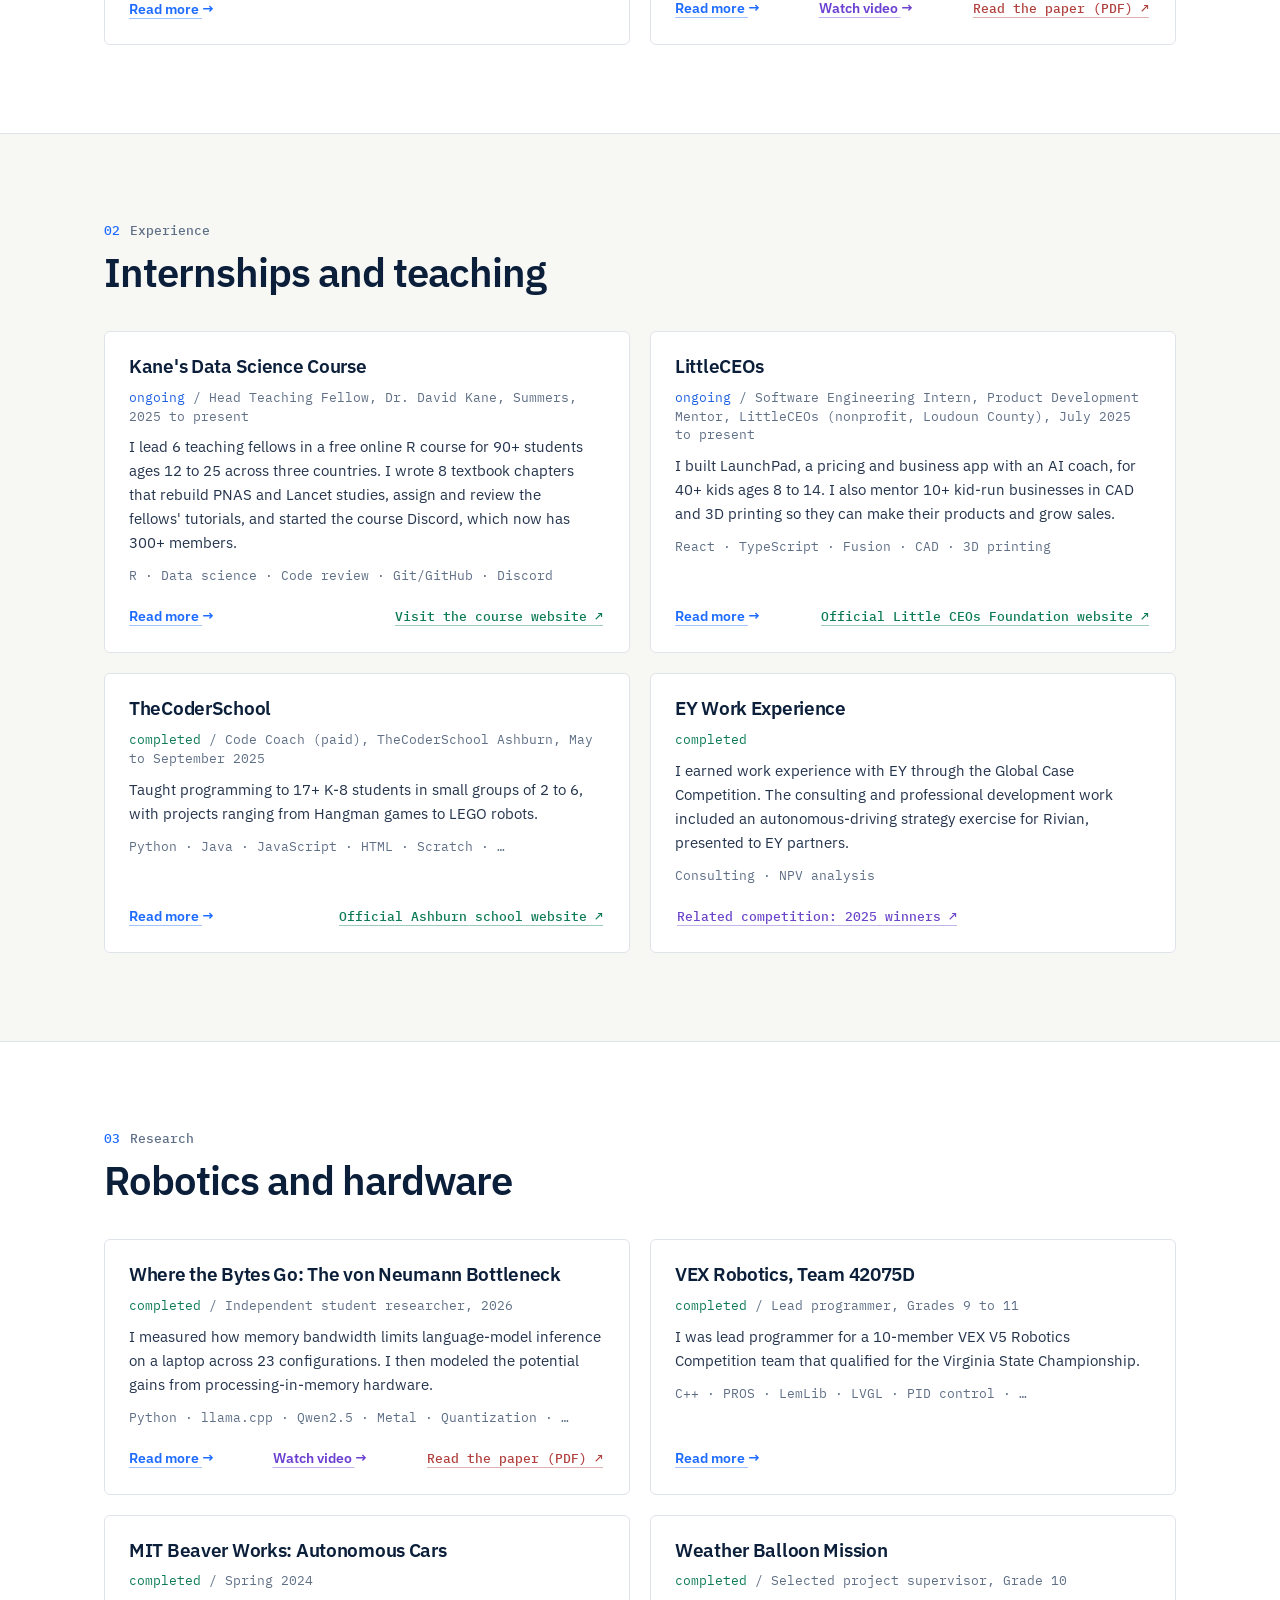
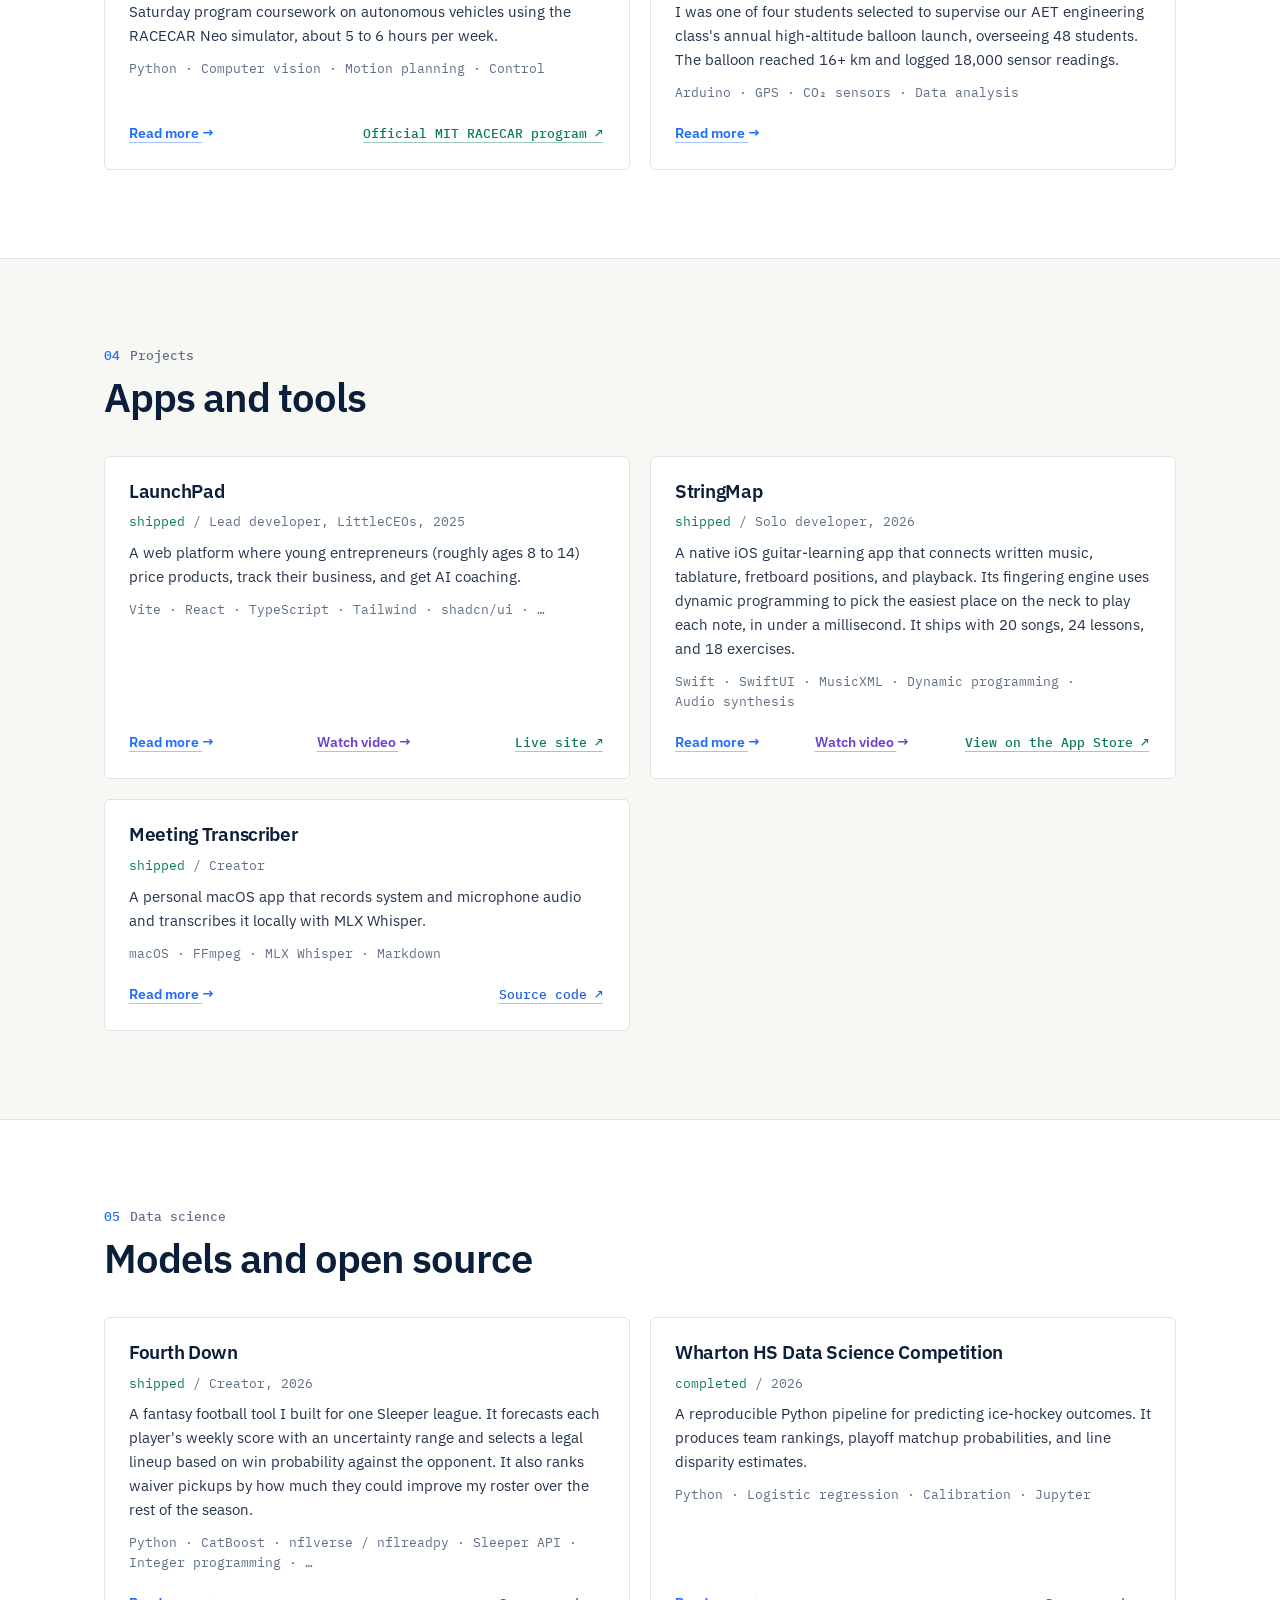
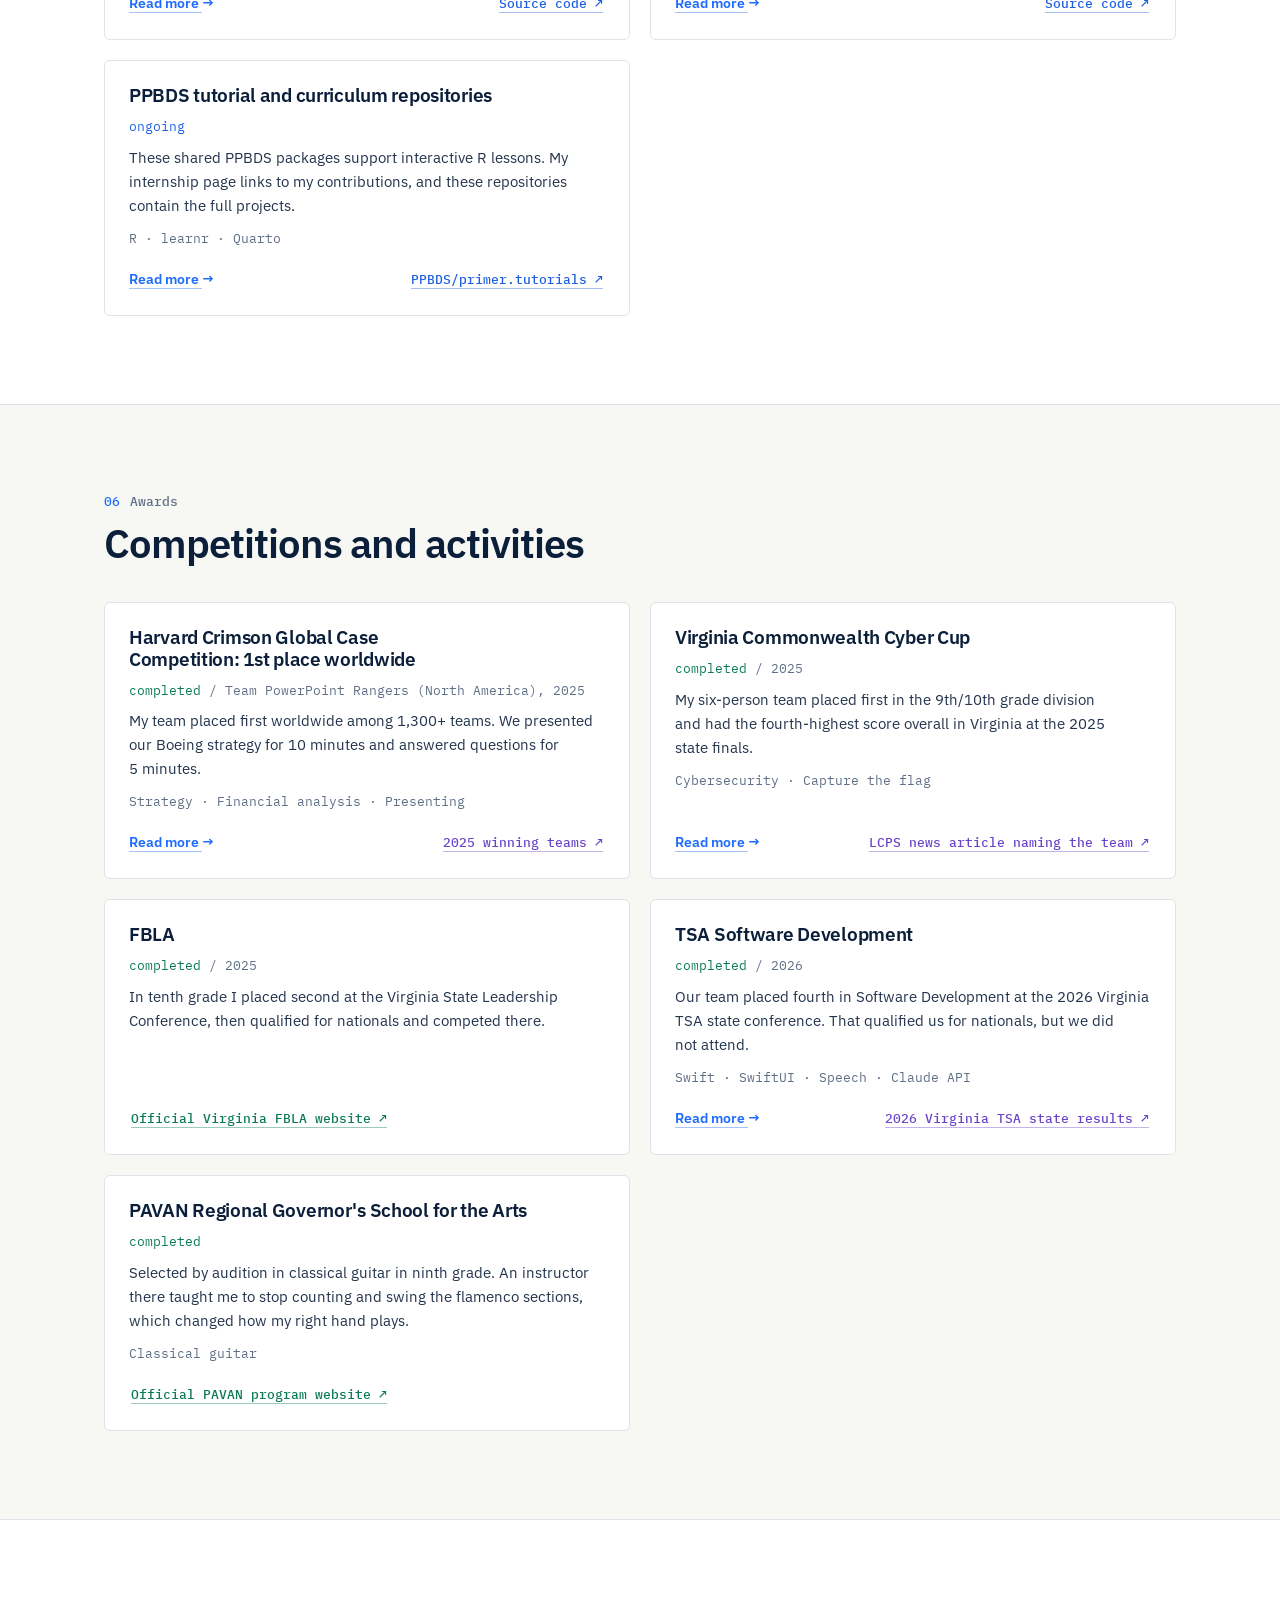
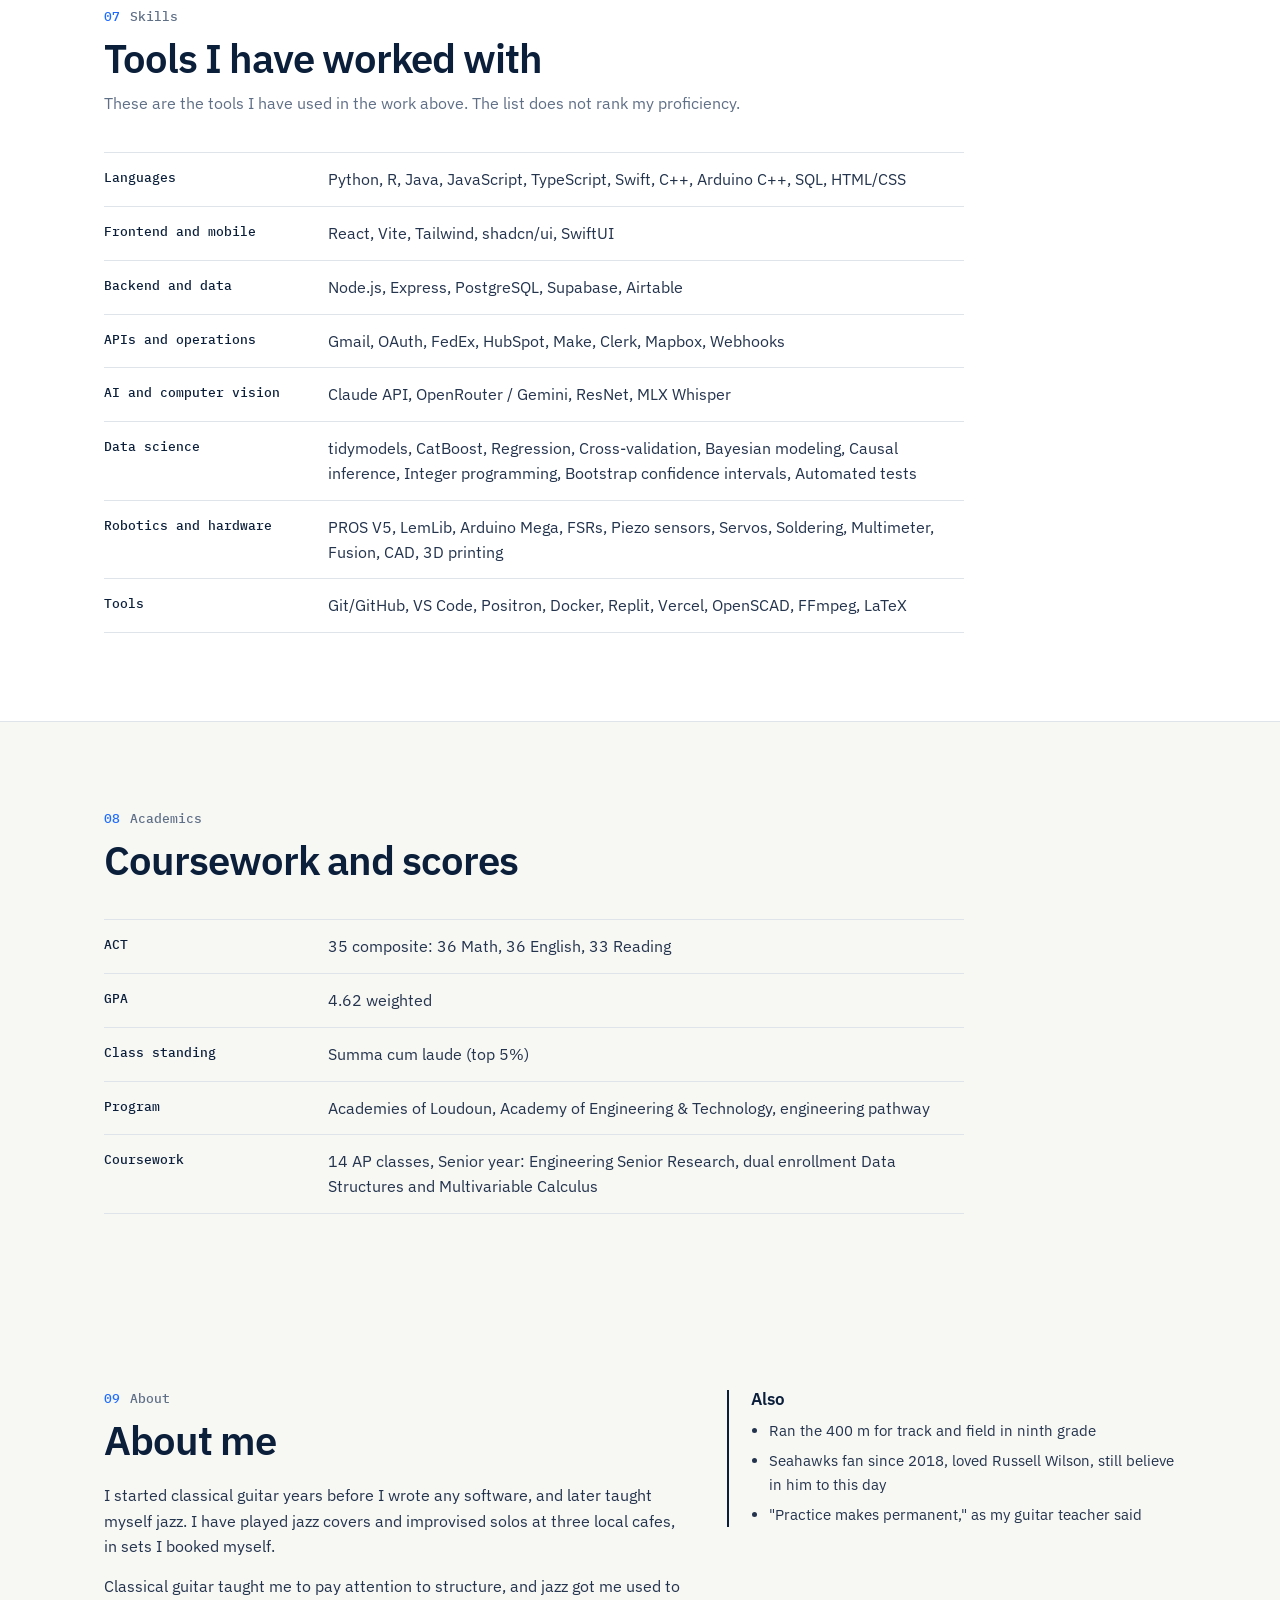
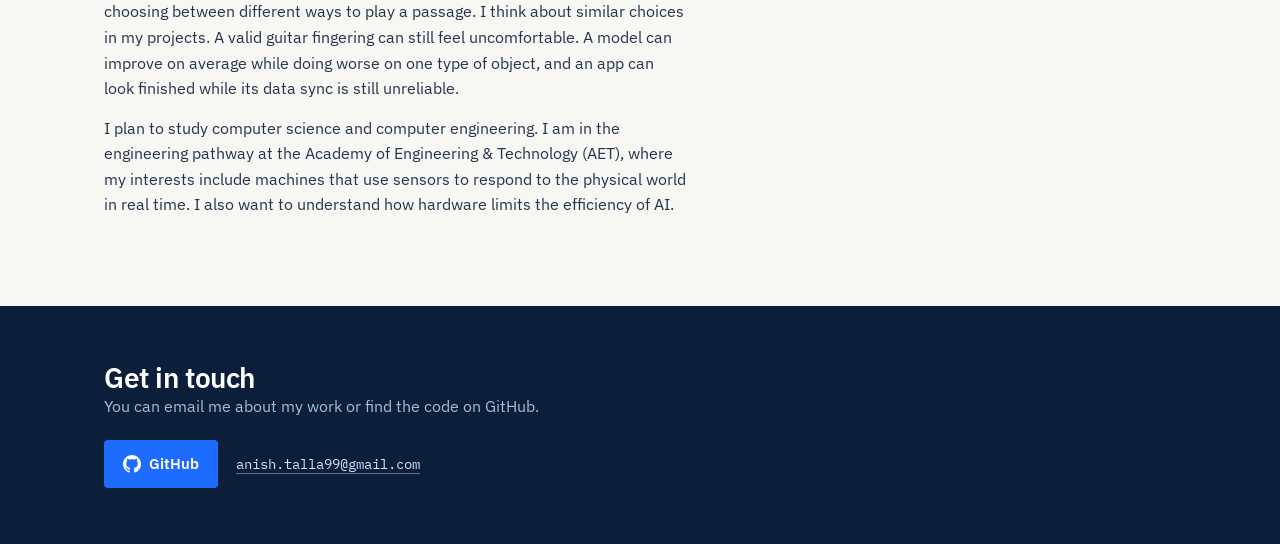
==== commit 9f432116: "Polish portfolio: remove unfinished wording, conflicting PDF link, and empty link boxes" ====
--- a/index.html
+++ b/index.html
@@ -151,7 +151,7 @@
     </div>
   </footer>
 
-  <script src="js/data.js?v=20261030b"></script>
+  <script src="js/data.js?v=20261030d"></script>
   <script src="js/covers.js?v=20260930c"></script>
   <script src="js/anim/hero.js?v=20260930c"></script>
   <script src="js/anim/fretboard.js?v=20261002a"></script>
